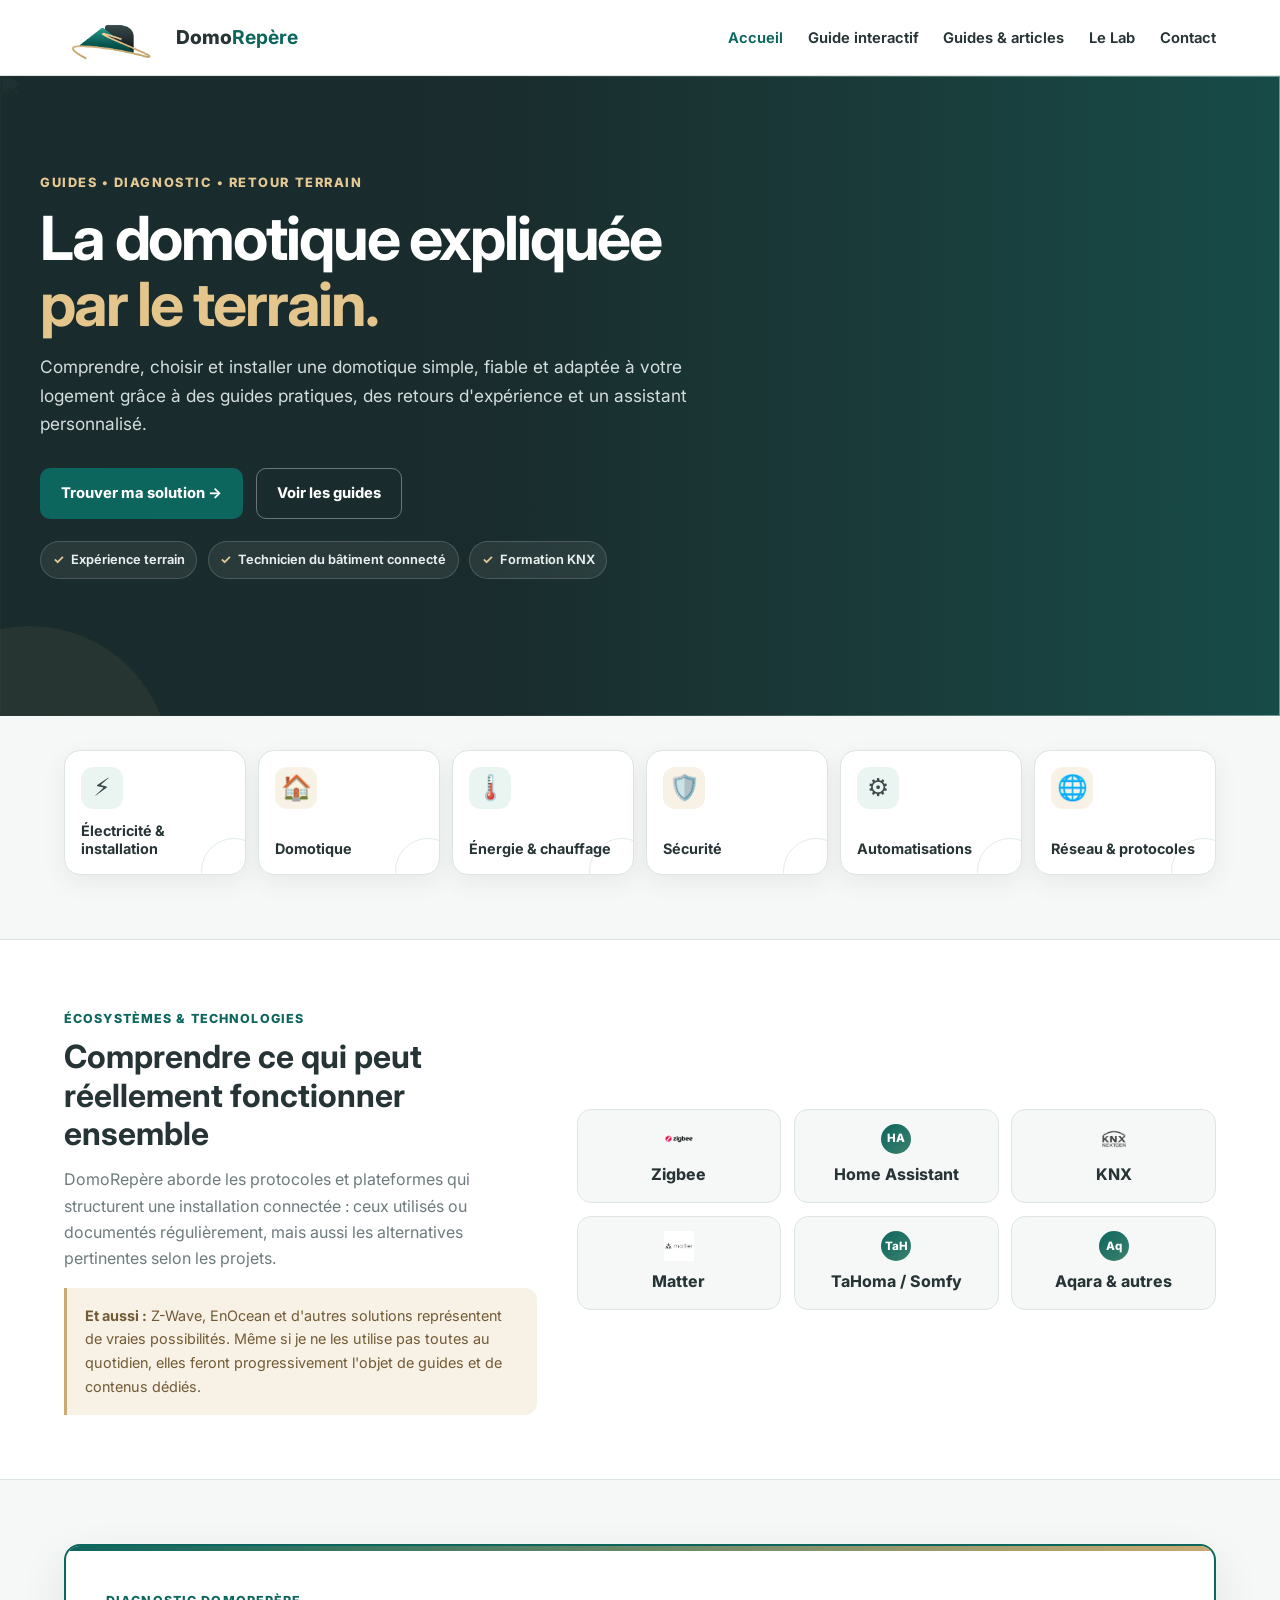
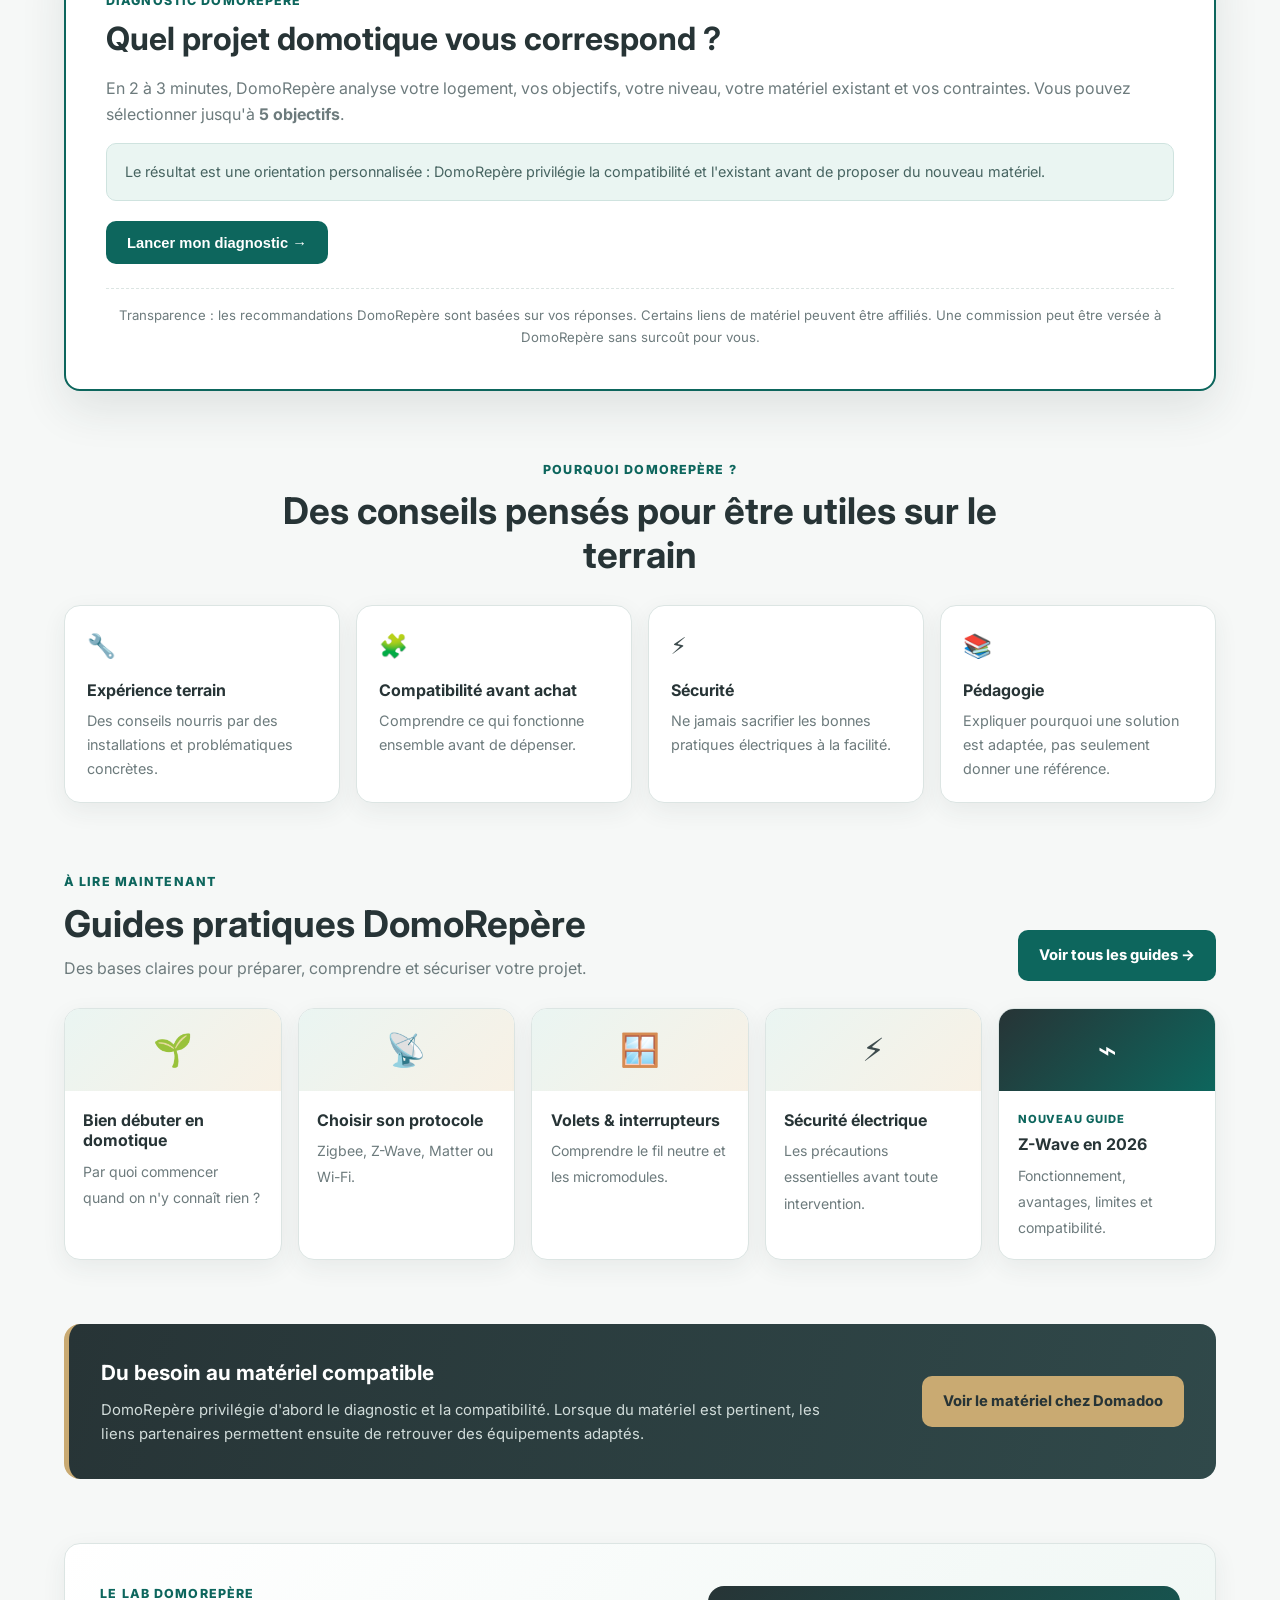
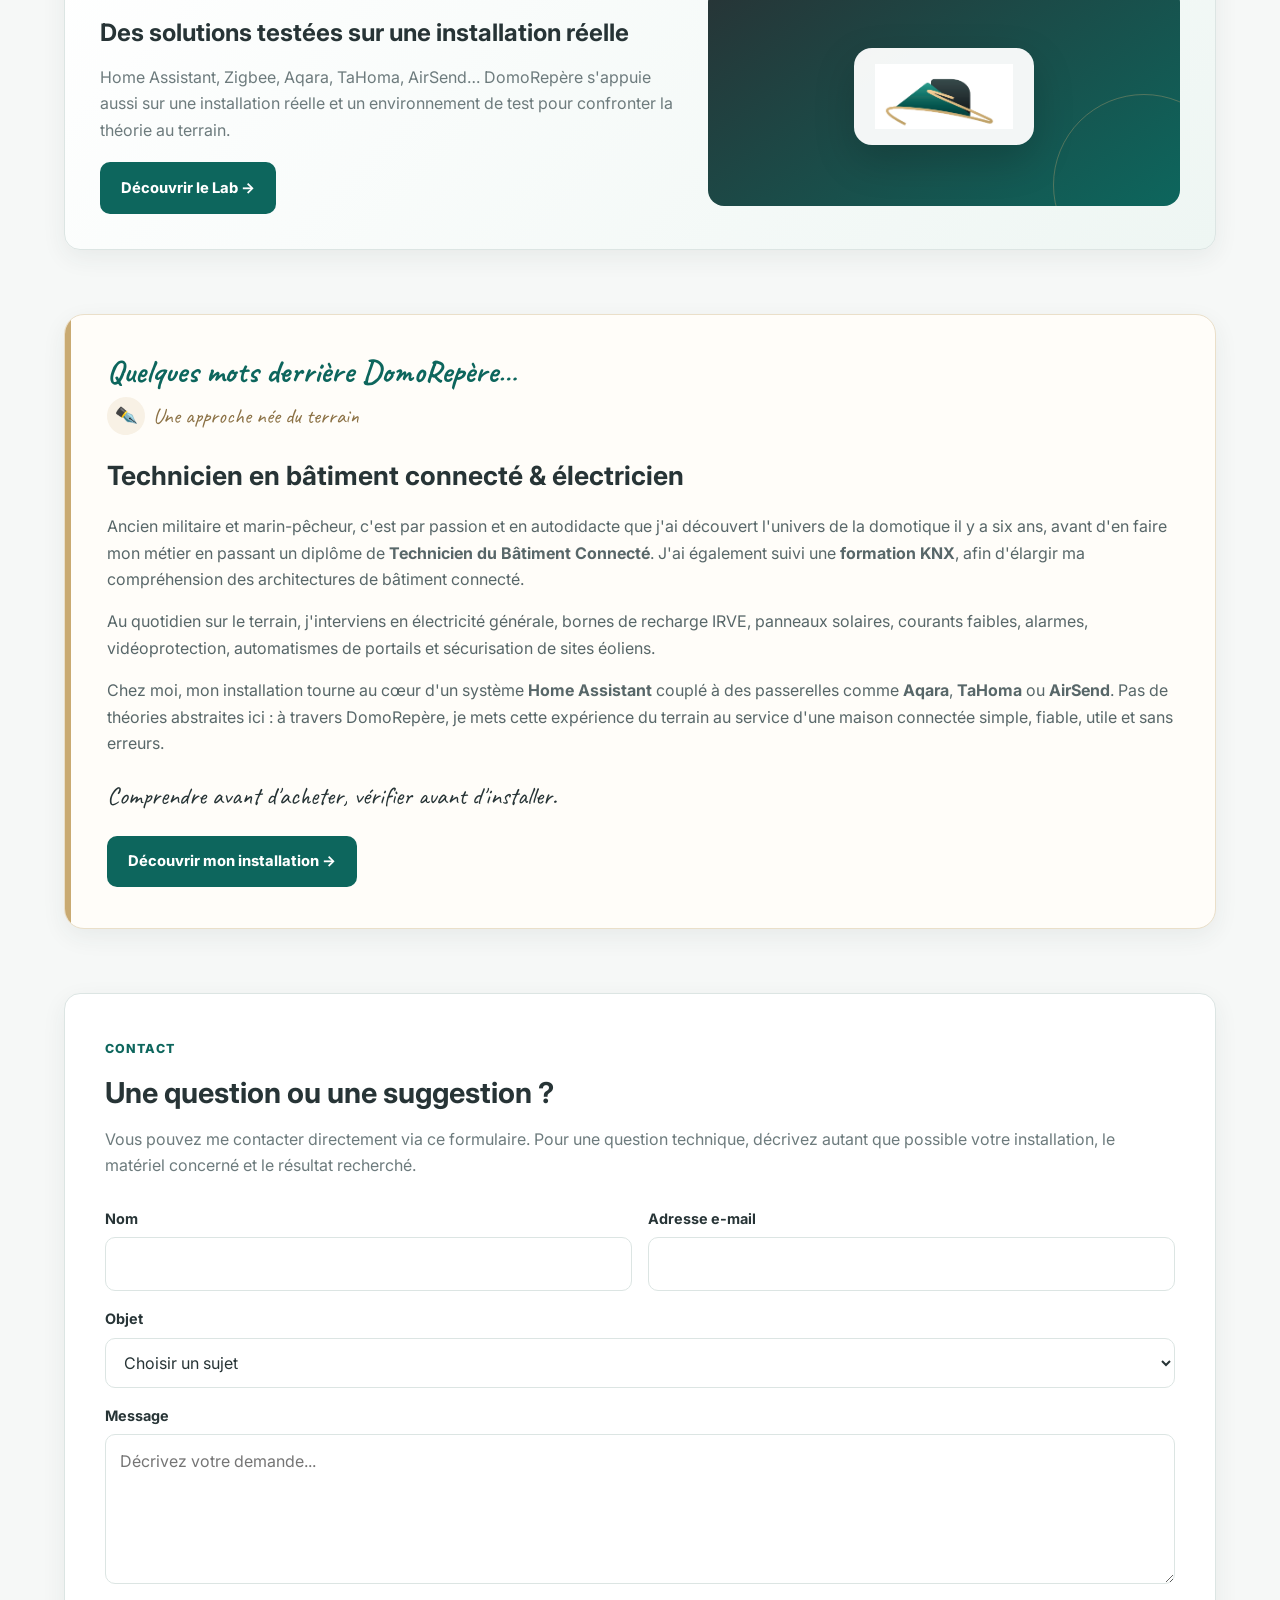
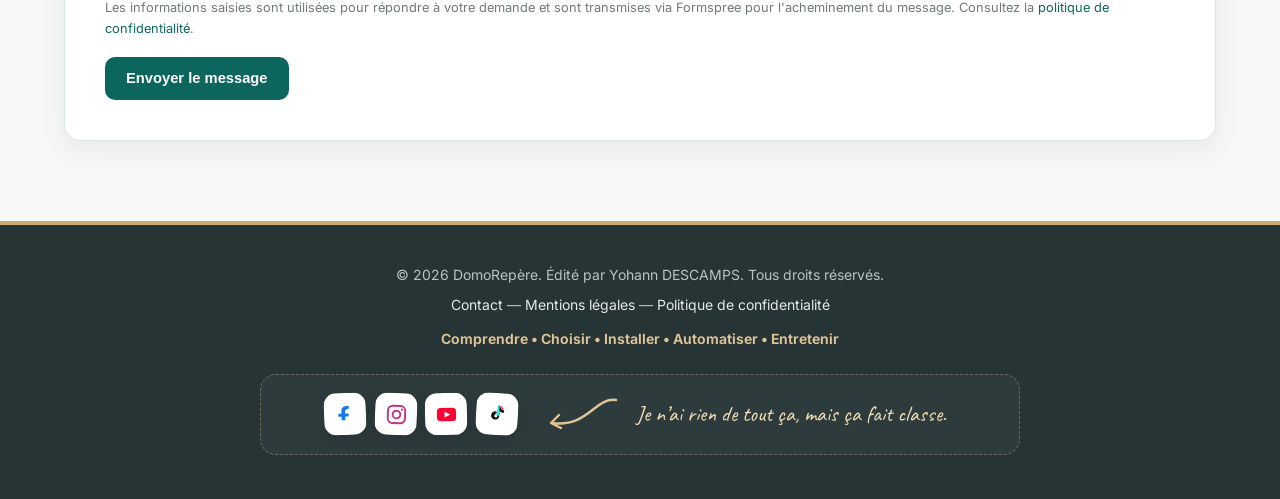
==== index.html @ 1561b438 "Add files via upload" ====
<!DOCTYPE html>

<html lang="fr">
<head>
<meta charset="utf-8"/>
<meta content="width=device-width, initial-scale=1.0" name="viewport"/>
<title>DomoRepère — Domotique pratique, diagnostic &amp; guides terrain</title>
<meta content="DomoRepère vous aide à comprendre, choisir, installer et automatiser une domotique fiable grâce à des guides terrain et un diagnostic personnalisé." name="description"/><link href="https://domorepere.fr/" rel="canonical"/><meta content="index, follow, max-image-preview:large" name="robots"/><meta content="#0d665d" name="theme-color"/><!-- Open Graph / partage social --><meta content="website" property="og:type"/><meta content="fr_FR" property="og:locale"/><meta content="DomoRepère" property="og:site_name"/><meta content="DomoRepère — La domotique expliquée par le terrain" property="og:title"/><meta content="Guides pratiques, diagnostic personnalisé et retours terrain pour comprendre, choisir, installer et automatiser une domotique fiable." property="og:description"/><meta content="https://domorepere.fr/" property="og:url"/><meta content="https://domorepere.fr/assets/brand/social-card.png" property="og:image"/><meta content="1200" property="og:image:width"/><meta content="630" property="og:image:height"/><meta content="DomoRepère — La domotique expliquée par le terrain" property="og:image:alt"/><!-- X / Twitter Cards --><meta content="summary_large_image" name="twitter:card"/><meta content="DomoRepère — La domotique expliquée par le terrain" name="twitter:title"/><meta content="Guides pratiques, diagnostic personnalisé et retours terrain pour une domotique simple, fiable et adaptée à votre logement." name="twitter:description"/><meta content="https://domorepere.fr/assets/brand/social-card.png" name="twitter:image"/><!-- Icônes --><link href="assets/icons/favicon-32.png" rel="icon" sizes="32x32" type="image/png"/><link href="assets/icons/favicon-192.png" rel="icon" sizes="192x192" type="image/png"/><link href="assets/icons/apple-touch-icon.png" rel="apple-touch-icon" sizes="180x180"/>
<link href="https://fonts.googleapis.com" rel="preconnect"/>
<link crossorigin="" href="https://fonts.gstatic.com" rel="preconnect"/>
<link href="https://fonts.googleapis.com/css2?family=Caveat:wght@500;600;700&amp;family=Inter:wght@400;500;600;700;800&amp;display=swap" rel="stylesheet"/>
<style>
    :root {
      /* Palette dérivée du logo officiel DomoRepère */
      --primary: #0d665d;
      --primary-hover: #084f49;
      --primary-soft: #eaf5f2;
      --primary-mid: #3b816e;
      --secondary: #273436;
      --secondary-soft: #344547;
      --accent: #c9aa72;
      --accent-hover: #ad8b50;
      --accent-soft: #f8f1e5;
      --bg-light: #f6f8f7;
      --card-bg: #ffffff;
      --text-dark: #273436;
      --text-main: #3d4b4d;
      --text-muted: #6d7b7d;
      --border-color: #dce5e3;
      --danger: #b83b3b;
      --radius: 16px;
      --radius-sm: 10px;
      --shadow: 0 8px 24px rgba(39,52,54,.07);
      --shadow-lg: 0 18px 45px rgba(39,52,54,.11);
    }

    * { box-sizing: border-box; margin: 0; padding: 0; }
    html { scroll-behavior: smooth; }
    body { font-family:'Inter',system-ui,-apple-system,sans-serif; color:var(--text-main); background:var(--bg-light); line-height:1.65; }
    a { color:var(--primary); text-decoration:none; transition:.2s ease; }
    a:hover { color:var(--primary-hover); }
    img { max-width:100%; height:auto; }

    header { background:rgba(255,255,255,.96); border-bottom:1px solid var(--border-color); position:sticky; top:0; z-index:100; backdrop-filter:blur(12px); }
    .nav-container { max-width:1200px; margin:0 auto; padding:.85rem 1.5rem; display:flex; justify-content:space-between; align-items:center; gap:1.5rem; }
    .logo { font-weight:800; font-size:1.2rem; color:var(--secondary); display:flex; align-items:center; gap:.7rem; white-space:nowrap; }
    .logo img { height:48px; width:auto; display:block; }
    .logo strong { color:var(--primary); }
    nav ul { display:flex; list-style:none; gap:1.55rem; align-items:center; }
    nav a { color:var(--secondary); font-weight:650; font-size:.92rem; }
    nav a:hover, nav a.active { color:var(--primary); }

    .hero { position:relative; overflow:hidden; background:linear-gradient(132deg,#273436 0%,#1f3434 48%,#0d665d 120%); color:#fff; padding:5.6rem 1.5rem 5rem; }
    .hero::before { content:""; position:absolute; width:420px; height:420px; border-radius:50%; border:1px solid rgba(201,170,114,.28); right:-160px; top:-220px; }
    .hero::after { content:""; position:absolute; width:280px; height:280px; border-radius:50%; background:rgba(201,170,114,.08); left:-110px; bottom:-190px; }
    .hero-content { position:relative; z-index:1; max-width:900px; margin:0 auto; text-align:center; }
    .hero-mark { width:126px; margin:0 auto 1.35rem; padding:.7rem 1rem; background:rgba(255,255,255,.96); border-radius:18px; box-shadow:0 14px 35px rgba(0,0,0,.14); }
    .hero-mark img { width:100%; height:auto; display:block; }
    .hero-eyebrow { color:#e5c995; font-size:.8rem; font-weight:800; letter-spacing:.12em; text-transform:uppercase; margin-bottom:.8rem; }
    .hero h1 { font-size:clamp(2.2rem,5vw,3.8rem); line-height:1.08; letter-spacing:-.035em; margin-bottom:1rem; }
    .hero h1 span { color:#e4c58c; }
    .hero p { max-width:760px; margin:0 auto 1.8rem; color:#d4dddd; font-size:1.08rem; }
    .hero-actions { display:flex; justify-content:center; gap:.8rem; flex-wrap:wrap; }

    .container { max-width:1200px; margin:0 auto; padding:4rem 1.5rem; }
    .section-head { margin-bottom:1.7rem; }
    .section-head.center { text-align:center; max-width:780px; margin-left:auto; margin-right:auto; }
    .section-head h2 { color:var(--secondary); font-size:clamp(1.7rem,3vw,2.3rem); line-height:1.2; margin-bottom:.55rem; }
    .section-head p { color:var(--text-muted); }
    .section-kicker { display:inline-block; color:var(--primary); font-size:.78rem; font-weight:800; letter-spacing:.09em; text-transform:uppercase; margin-bottom:.55rem; }

    .btn { display:inline-flex; align-items:center; justify-content:center; gap:.45rem; padding:.78rem 1.25rem; font-size:.92rem; font-weight:750; border-radius:10px; border:1px solid transparent; cursor:pointer; text-align:center; transition:.2s ease; }
    .btn-primary { background:var(--primary); color:#fff; }
    .btn-primary:hover { background:var(--primary-hover); color:#fff; transform:translateY(-1px); }
    .btn-outline { background:transparent; color:#fff; border-color:rgba(255,255,255,.35); }
    .btn-outline:hover { background:rgba(255,255,255,.1); color:#fff; }
    .btn-secondary { background:#e8eeec; color:var(--secondary); }
    .btn-affiliate { background:var(--accent); color:var(--secondary); }
    .btn-affiliate:hover { background:var(--accent-hover); color:#fff; }

    /* UNIVERS */
    .universes { margin-top:-1.9rem; position:relative; z-index:3; }
    .universe-grid { display:grid; grid-template-columns:repeat(6,1fr); gap:.75rem; }
    .universe-card { min-height:125px; background:#fff; border:1px solid var(--border-color); border-radius:var(--radius); padding:1rem; box-shadow:var(--shadow); display:flex; flex-direction:column; justify-content:space-between; }
    .universe-icon { font-size:1.55rem; width:42px; height:42px; border-radius:12px; display:grid; place-items:center; background:var(--primary-soft); }
    .universe-card:nth-child(2n) .universe-icon { background:var(--accent-soft); }
    .universe-card strong { color:var(--secondary); font-size:.9rem; line-height:1.25; }

    /* TECHNOLOGIES */
    .tech-section { background:#fff; border-top:1px solid var(--border-color); border-bottom:1px solid var(--border-color); }
    .tech-layout { display:grid; grid-template-columns:.85fr 1.15fr; align-items:center; gap:2.5rem; }
    .tech-cloud { display:grid; grid-template-columns:repeat(3,minmax(0,1fr)); gap:.8rem; }
    .tech-badge { min-height:92px; border:1px solid var(--border-color); background:var(--bg-light); border-radius:14px; padding:.9rem; display:flex; flex-direction:column; align-items:center; justify-content:center; gap:.45rem; font-weight:750; color:var(--secondary); text-align:center; }
    .tech-badge img { width:30px; height:30px; object-fit:contain; }
    .tech-badge .tech-dot { width:30px; height:30px; border-radius:50%; background:linear-gradient(135deg,var(--primary),var(--primary-mid)); color:#fff; display:grid; place-items:center; font-size:.72rem; font-weight:800; }
    .tech-more { margin-top:1rem; padding:1rem 1.1rem; border-left:3px solid var(--accent); background:var(--accent-soft); border-radius:0 12px 12px 0; color:#715b36; font-size:.9rem; }

    /* QUIZ */
    .quiz-card { background:#fff; border-radius:var(--radius); border:2px solid var(--primary); padding:2.5rem; box-shadow:var(--shadow-lg); margin-bottom:4rem; position:relative; overflow:hidden; }
    .quiz-card::before { content:""; position:absolute; top:0; left:0; width:100%; height:5px; background:linear-gradient(90deg,var(--primary),var(--accent)); }
    .quiz-step { display:none; }
    .quiz-step.active { display:block; }
    .quiz-progress-wrap { margin-bottom:1.75rem; }
    .quiz-progress-meta { display:flex; justify-content:space-between; gap:1rem; color:var(--text-muted); font-size:.85rem; margin-bottom:.55rem; }
    .quiz-progress { height:8px; background:var(--border-color); border-radius:999px; overflow:hidden; }
    .quiz-progress-bar { height:100%; width:0; background:linear-gradient(90deg,var(--primary),var(--accent)); transition:width .25s ease; }
    .quiz-help { color:var(--text-muted); font-size:.92rem; margin-top:.45rem; }
    .quiz-counter { display:inline-block; margin-top:.75rem; color:var(--primary); font-weight:700; font-size:.88rem; }
    .options-grid { display:grid; grid-template-columns:repeat(auto-fit,minmax(240px,1fr)); gap:1rem; margin-top:1.25rem; }
    .option-btn { background:var(--bg-light); border:2px solid var(--border-color); padding:1rem; border-radius:10px; cursor:pointer; text-align:left; font-weight:600; font-size:.95rem; transition:.2s ease; color:var(--text-dark); }
    .option-btn:hover { border-color:var(--primary); transform:translateY(-1px); }
    .option-btn.selected { border-color:var(--primary); background:var(--primary-soft); }
    .option-btn:disabled { opacity:.55; cursor:not-allowed; transform:none; }
    .quiz-actions { margin-top:1.5rem; display:flex; justify-content:space-between; gap:1rem; flex-wrap:wrap; }
    .quiz-notice { margin-top:1rem; padding:1rem 1.1rem; border-radius:10px; background:var(--primary-soft); border:1px solid #cfe3df; color:#476461; font-size:.9rem; }
    .quiz-notice.warning { background:#fffbeb; border-color:#fde68a; color:#92400e; }
    .quiz-notice.safety { background:#fef2f2; border-color:#fecaca; color:#991b1b; }
    .result-hero { background:linear-gradient(135deg,var(--secondary),var(--primary)); color:white; padding:1.6rem; border-radius:var(--radius); margin-bottom:1.25rem; }
    .result-hero h3 { font-size:1.55rem; margin-bottom:.55rem; }
    .result-meta { display:flex; gap:.55rem; flex-wrap:wrap; margin-top:1rem; }
    .result-pill { background:rgba(255,255,255,.1); border:1px solid rgba(255,255,255,.18); border-radius:999px; padding:.4rem .7rem; font-size:.82rem; }
    .result-grid { display:grid; grid-template-columns:repeat(auto-fit,minmax(250px,1fr)); gap:1rem; margin:1rem 0 1.25rem; }
    .result-card { background:#fff; border:1px solid var(--border-color); border-radius:var(--radius); padding:1.25rem; }
    .result-card h4 { margin-bottom:.65rem; color:var(--text-dark); }
    .result-card p,.result-card li { color:var(--text-muted); font-size:.94rem; }
    .result-card ul,.result-card ol { padding-left:1.2rem; }
    .result-card li { margin-bottom:.45rem; }
    .score-box { display:flex; align-items:center; gap:1rem; flex-wrap:wrap; }
    .score-number { min-width:82px; height:82px; border:7px solid var(--primary); border-radius:50%; display:flex; align-items:center; justify-content:center; font-weight:800; font-size:1.25rem; color:var(--primary); background:white; }
    .project-tags { display:flex; flex-wrap:wrap; gap:.5rem; margin-top:.75rem; }
    .project-tag { background:var(--primary-soft); color:var(--primary); border-radius:999px; padding:.4rem .7rem; font-weight:700; font-size:.82rem; }
    .project-tag.priority { background:var(--accent-soft); color:#755d31; }
    .affiliation-notice { margin-top:1.5rem; padding-top:1rem; border-top:1px dashed var(--border-color); font-size:.825rem; color:var(--text-muted); text-align:center; }

    .result-card { min-width:0; overflow-wrap:anywhere; }
    .result-card a { text-decoration:underline; text-underline-offset:3px; }
    .product-item { padding:1rem 0; border-top:1px solid var(--border-color); }
    .product-item:first-of-type { border-top:0; }
    .product-item .btn { margin-top:.7rem; text-decoration:none; }
    .result-status { font-weight:750; color:var(--primary); }
    .option-btn:focus-visible,.btn:focus-visible { outline:3px solid var(--accent); outline-offset:3px; }
    @media(max-width:400px){ .options-grid,.result-grid{grid-template-columns:minmax(0,1fr)} .quiz-actions .btn{width:100%} }
    /* POURQUOI DOMOGUIDE */
    .values-grid { display:grid; grid-template-columns:repeat(4,1fr); gap:1rem; margin-bottom:4rem; }
    .value-card { background:#fff; border:1px solid var(--border-color); border-radius:var(--radius); padding:1.35rem; box-shadow:var(--shadow); }
    .value-card .value-icon { font-size:1.45rem; margin-bottom:.7rem; }
    .value-card h3 { color:var(--secondary); font-size:1rem; margin-bottom:.4rem; }
    .value-card p { color:var(--text-muted); font-size:.9rem; }

    /* ARTICLES */
    .article-grid { display:grid; grid-template-columns:repeat(4,1fr); gap:1rem; }
    .article-card { background:#fff; border:1px solid var(--border-color); border-radius:var(--radius); overflow:hidden; box-shadow:var(--shadow); color:inherit; }
    .article-visual { height:82px; display:flex; align-items:center; justify-content:center; font-size:2rem; background:linear-gradient(135deg,var(--primary-soft),var(--accent-soft)); }
    .article-content { padding:1.15rem; }
    .article-content strong { color:var(--secondary); display:block; line-height:1.3; margin-bottom:.4rem; }
    .article-content span { color:var(--text-muted); font-size:.88rem; }

    /* PARTENAIRE */
    .partner-box { background:linear-gradient(105deg,var(--secondary),#30494a); color:#fff; padding:2rem; border-radius:var(--radius); display:flex; justify-content:space-between; align-items:center; flex-wrap:wrap; gap:1.5rem; margin:4rem 0; border-left:5px solid var(--accent); }
    .partner-box p { color:#d1dcda; font-size:.93rem; max-width:720px; }

    /* LAB */
    .lab-card { background:linear-gradient(135deg,#fff 0%,#eef6f3 100%); border:1px solid var(--border-color); border-radius:var(--radius); padding:2.2rem; display:grid; grid-template-columns:1.1fr .9fr; align-items:center; gap:2rem; margin-bottom:4rem; box-shadow:var(--shadow); }
    .lab-visual { min-height:220px; border-radius:16px; background:linear-gradient(145deg,var(--secondary),var(--primary)); display:flex; align-items:center; justify-content:center; padding:2rem; position:relative; overflow:hidden; }
    .lab-visual::after { content:""; width:180px; height:180px; position:absolute; border:1px solid rgba(201,170,114,.35); border-radius:50%; right:-55px; bottom:-70px; }
    .lab-visual img { width:180px; background:rgba(255,255,255,.95); padding:1rem 1.3rem; border-radius:18px; z-index:1; box-shadow:0 15px 40px rgba(0,0,0,.18); }
    .lab-card h2 { color:var(--secondary); margin-bottom:.7rem; }
    .lab-card p { color:var(--text-muted); margin-bottom:1.2rem; }

    /* PRÉSENTATION PERSONNELLE */
    .about-wrap { margin-bottom:4rem; }
    .about-card { background:#fffdf9; border:1px solid #eadfc9; border-radius:20px; padding:2.6rem; box-shadow:var(--shadow); position:relative; overflow:hidden; }
    .about-card::before { content:""; position:absolute; top:0; left:0; width:6px; height:100%; background:var(--accent); }
    .handwritten { font-family:'Caveat',cursive; color:var(--primary); font-size:2rem; font-weight:700; line-height:1; margin-bottom:.55rem; }
    .pen-mark { display:inline-flex; align-items:center; gap:.55rem; color:#8b7145; font-family:'Caveat',cursive; font-size:1.35rem; margin-bottom:1.15rem; }
    .pen-icon { width:38px; height:38px; border-radius:50%; background:var(--accent-soft); display:grid; place-items:center; font-family:'Inter'; font-size:1.1rem; transform:rotate(-8deg); }
    .about-card h2 { color:var(--secondary); font-size:1.65rem; margin-bottom:1rem; }
    .about-card p { color:#586769; margin-bottom:1rem; }
    .about-signature { font-family:'Caveat',cursive; font-size:1.55rem; color:var(--secondary); margin:1.2rem 0; }

    /* CONTACT */
    .contact-card { background:#fff; border:1px solid var(--border-color); border-radius:var(--radius); padding:2.5rem; box-shadow:var(--shadow); margin-bottom:1rem; }
    .contact-card h2 { color:var(--secondary); font-size:1.8rem; margin-bottom:.6rem; }
    .contact-card > p { color:var(--text-muted); }
    .contact-form { margin-top:1.75rem; }
    .form-grid { display:grid; grid-template-columns:repeat(2,minmax(0,1fr)); gap:1rem; }
    .form-group { display:flex; flex-direction:column; gap:.4rem; }
    .form-group.full { grid-column:1/-1; }
    .form-group label { font-weight:700; font-size:.9rem; color:var(--secondary); }
    .form-group input,.form-group select,.form-group textarea { width:100%; border:1px solid var(--border-color); border-radius:10px; padding:.82rem .9rem; background:#fff; color:var(--text-dark); font:inherit; outline:none; transition:.2s ease; }
    .form-group textarea { min-height:150px; resize:vertical; }
    .form-group input:focus,.form-group select:focus,.form-group textarea:focus { border-color:var(--primary); box-shadow:0 0 0 3px rgba(13,102,93,.11); }
    .form-help { color:var(--text-muted); font-size:.8rem; margin:.8rem 0 1.1rem; }

    footer { background:var(--secondary); color:#b8c4c3; padding:2.4rem 1.5rem; text-align:center; font-size:.875rem; border-top:4px solid var(--accent); }
    footer a { color:#e2ebe9; }
    footer a:hover { color:#fff; }
    .footer-tagline { color:#dfc596; font-weight:650; margin-top:.65rem; }

    @media(max-width:980px){
      .universe-grid{grid-template-columns:repeat(3,1fr)}
      .tech-layout,.lab-card{grid-template-columns:1fr}
      .values-grid,.article-grid{grid-template-columns:repeat(2,1fr)}
    }
    @media(max-width:768px){
      .nav-container{flex-direction:column;gap:.7rem;padding:.7rem 1rem}
      nav ul{flex-wrap:wrap;justify-content:center;gap:.55rem 1rem}
      .hero{padding:4rem 1.1rem 3.6rem}
      .hero-mark{width:110px}
      .container{padding:3rem 1rem}
      .quiz-card,.about-card,.contact-card{padding:1.5rem}
      .form-grid{grid-template-columns:1fr}.form-group.full{grid-column:auto}
      .tech-cloud{grid-template-columns:repeat(2,1fr)}
    }
    @media(max-width:560px){
      .universe-grid,.values-grid,.article-grid{grid-template-columns:1fr 1fr}
      .universe-card{min-height:105px}
      .hero-actions .btn{width:100%}
    }
  </style>
<link href="assets/css/home-v2.css" rel="stylesheet"/>
<script type="application/ld+json">{
  "@context": "https://schema.org",
  "@graph": [
    {
      "@type": "WebSite",
      "@id": "https://domorepere.fr/#website",
      "url": "https://domorepere.fr/",
      "name": "DomoRepère",
      "alternateName": "DomoRepere",
      "inLanguage": "fr-FR",
      "description": "Guides pratiques, diagnostic personnalisé et retours terrain pour comprendre, choisir, installer et automatiser une domotique fiable."
    },
    {
      "@type": "WebPage",
      "@id": "https://domorepere.fr/#webpage",
      "url": "https://domorepere.fr/",
      "name": "DomoRepère — Domotique pratique, diagnostic & guides terrain",
      "isPartOf": {
        "@id": "https://domorepere.fr/#website"
      },
      "inLanguage": "fr-FR",
      "description": "DomoRepère vous aide à comprendre, choisir, installer et automatiser une domotique fiable grâce à des guides terrain et un diagnostic personnalisé."
    }
  ]
}</script>
<link href="assets/css/mobile-fixes.css" rel="stylesheet"/>
<script defer src="assets/js/mobile-fixes.js"></script>
</head>
<body class="page-home">
<header>
<div class="nav-container">
<a class="logo" href="index.html"><img alt="Logo DomoRepère" decoding="async" height="145" src="assets/brand/logo.png" width="306"/><span>Domo<strong>Repère</strong></span></a>
<nav aria-label="Navigation principale">
<ul>
<li><a class="active" href="index.html">Accueil</a></li>
<li><a href="#quiz">Guide interactif</a></li>
<li><a href="articles.html">Guides &amp; articles</a></li>
<li><a href="mon-installation.html">Le Lab</a></li>
<li><a href="#contact">Contact</a></li>
</ul>
</nav>
</div>
</header>
<main>
<section class="hero">
<figure class="hero-visual" aria-hidden="true">
<img alt="" decoding="async" fetchpriority="high" height="900" src="assets/images/home/hero-domotique-maison.webp" width="1600"/>
</figure>
<div class="hero-content">
<div class="hero-copy">
<div class="hero-mark"><img alt="" aria-hidden="true" decoding="async" height="145" src="assets/brand/logo.png" width="306"/></div>
<div class="hero-eyebrow">Guides • diagnostic • retour terrain</div>
<h1>La domotique expliquée <span>par le terrain.</span></h1>
<p>Comprendre, choisir et installer une domotique simple, fiable et adaptée à votre logement grâce à des guides pratiques, des retours d'expérience et un assistant personnalisé.</p>
<div class="hero-actions">
<a class="btn btn-primary" href="#quiz">Trouver ma solution →</a>
<a class="btn btn-outline" href="articles.html">Voir les guides</a>
</div>
<div class="hero-proof" aria-label="Repères DomoRepère">
<span><b>✓</b> Expérience terrain</span>
<span><b>✓</b> Technicien du bâtiment connecté</span>
<span><b>✓</b> Formation KNX</span>
</div>
</div>
</div>
</section>
<div aria-label="Les univers DomoRepère" class="container universes">
<div class="universe-grid">
<div class="universe-card"><div class="universe-icon">⚡</div><strong>Électricité &amp; installation</strong></div>
<div class="universe-card"><div class="universe-icon">🏠</div><strong>Domotique</strong></div>
<div class="universe-card"><div class="universe-icon">🌡️</div><strong>Énergie &amp; chauffage</strong></div>
<div class="universe-card"><div class="universe-icon">🛡️</div><strong>Sécurité</strong></div>
<div class="universe-card"><div class="universe-icon">⚙️</div><strong>Automatisations</strong></div>
<div class="universe-card"><div class="universe-icon">🌐</div><strong>Réseau &amp; protocoles</strong></div>
</div>
</div>
<section class="tech-section">
<div class="container tech-layout">
<div>
<span class="section-kicker">Écosystèmes &amp; technologies</span>
<h2 style="color:var(--secondary);font-size:2rem;line-height:1.2;margin-bottom:.8rem;">Comprendre ce qui peut réellement fonctionner ensemble</h2>
<p style="color:var(--text-muted);">DomoRepère aborde les protocoles et plateformes qui structurent une installation connectée : ceux utilisés ou documentés régulièrement, mais aussi les alternatives pertinentes selon les projets.</p>
<div class="tech-more"><strong>Et aussi :</strong> Z-Wave, EnOcean et d'autres solutions représentent de vraies possibilités. Même si je ne les utilise pas toutes au quotidien, elles feront progressivement l'objet de guides et de contenus dédiés.</div>
</div>
<div aria-label="Technologies abordées par DomoRepère" class="tech-cloud">
<div class="tech-badge"><img alt="Logo Zigbee" decoding="async" height="320" loading="lazy" src="assets/logos/protocols/logo-zigbee.png" onerror="this.onerror=null;this.src='assets/logos/protocols/fallback-zigbee.png'" width="320"/><span>Zigbee</span></div>
<div class="tech-badge"><span class="tech-dot">HA</span><span>Home Assistant</span></div>
<div class="tech-badge"><img alt="Logo KNX NextGen" decoding="async" height="410" loading="lazy" src="assets/logos/protocols/logo-knx.png" onerror="this.onerror=null;this.src='assets/logos/protocols/fallback-knx.png'" width="636"/><span>KNX</span></div>
<div class="tech-badge"><img alt="Logo Matter" decoding="async" height="600" loading="lazy" src="assets/logos/protocols/logo-matter.png" onerror="this.onerror=null;this.src='assets/logos/protocols/fallback-matter.png'" width="600"/><span>Matter</span></div>
<div class="tech-badge"><span class="tech-dot">TaH</span><span>TaHoma / Somfy</span></div>
<div class="tech-badge"><span class="tech-dot">Aq</span><span>Aqara &amp; autres</span></div>
</div>
</div>
</section>
<div class="container">
<section class="quiz-card" id="quiz">
<div id="quiz-intro">
<span class="section-kicker">Diagnostic DomoRepère</span>
<h2 style="color:var(--secondary);font-size:2rem;line-height:1.2;">Quel projet domotique vous correspond ?</h2>
<p style="margin:1rem 0;color:var(--text-muted);">En 2 à 3 minutes, DomoRepère analyse votre logement, vos objectifs, votre niveau, votre matériel existant et vos contraintes. Vous pouvez sélectionner jusqu'à <strong>5 objectifs</strong>.</p>
<div class="quiz-notice">Le résultat est une orientation personnalisée : DomoRepère privilégie la compatibilité et l'existant avant de proposer du nouveau matériel.</div>
<button class="btn btn-primary" onclick="startQuiz()" style="margin-top:1.25rem">Lancer mon diagnostic →</button>
</div>
<div id="quiz-shell" style="display:none;">
<div class="quiz-progress-wrap"><div class="quiz-progress-meta"><span id="quiz-progress-label">Étape 1</span><span id="quiz-progress-percent">0 %</span></div><div class="quiz-progress"><div class="quiz-progress-bar" id="quiz-progress-bar"></div></div></div>
<div id="quiz-question"></div>
</div>
<div class="quiz-step" id="step-result">
<div id="result-content"></div>
<div class="quiz-actions"><button class="btn btn-secondary" onclick="resetQuiz()">← Recommencer le diagnostic</button><a class="btn btn-primary" href="articles.html">Voir les guides DomoRepère →</a></div>
</div>
<div class="affiliation-notice">Transparence : les recommandations DomoRepère sont basées sur vos réponses. Certains liens de matériel peuvent être affiliés. Une commission peut être versée à DomoRepère sans surcoût pour vous.</div>
</section>
<section aria-labelledby="why-title">
<div class="section-head center"><span class="section-kicker">Pourquoi DomoRepère ?</span><h2 id="why-title">Des conseils pensés pour être utiles sur le terrain</h2></div>
<div class="values-grid">
<div class="value-card"><div class="value-icon">🔧</div><h3>Expérience terrain</h3><p>Des conseils nourris par des installations et problématiques concrètes.</p></div>
<div class="value-card"><div class="value-icon">🧩</div><h3>Compatibilité avant achat</h3><p>Comprendre ce qui fonctionne ensemble avant de dépenser.</p></div>
<div class="value-card"><div class="value-icon">⚡</div><h3>Sécurité</h3><p>Ne jamais sacrifier les bonnes pratiques électriques à la facilité.</p></div>
<div class="value-card"><div class="value-icon">📚</div><h3>Pédagogie</h3><p>Expliquer pourquoi une solution est adaptée, pas seulement donner une référence.</p></div>
</div>
</section>
<section id="articles" style="margin-bottom:4rem;">
<div class="section-head" style="display:flex;justify-content:space-between;align-items:end;gap:1rem;flex-wrap:wrap;"><div><span class="section-kicker">À lire maintenant</span><h2>Guides pratiques DomoRepère</h2><p>Des bases claires pour préparer, comprendre et sécuriser votre projet.</p></div><a class="btn btn-primary" href="articles.html">Voir tous les guides →</a></div>
<div class="article-grid">
<a class="article-card" href="article-1.html"><div class="article-visual">🌱</div><div class="article-content"><strong>Bien débuter en domotique</strong><span>Par quoi commencer quand on n'y connaît rien ?</span></div></a>
<a class="article-card" href="article-2.html"><div class="article-visual">📡</div><div class="article-content"><strong>Choisir son protocole</strong><span>Zigbee, Z-Wave, Matter ou Wi-Fi.</span></div></a>
<a class="article-card" href="article-3.html"><div class="article-visual">🪟</div><div class="article-content"><strong>Volets &amp; interrupteurs</strong><span>Comprendre le fil neutre et les micromodules.</span></div></a>
<a class="article-card" href="securite-electrique.html"><div class="article-visual">⚡</div><div class="article-content"><strong>Sécurité électrique</strong><span>Les précautions essentielles avant toute intervention.</span></div></a>
<a class="article-card featured" href="z-wave-domotique.html"><div class="article-visual">⌁</div><div class="article-content"><small>Nouveau guide</small><strong>Z-Wave en 2026</strong><span>Fonctionnement, avantages, limites et compatibilité.</span></div></a>
</div>
</section>
<section class="partner-box" id="partenaires">
<div><h3 style="font-size:1.3rem;margin-bottom:.45rem;">Du besoin au matériel compatible</h3><p>DomoRepère privilégie d'abord le diagnostic et la compatibilité. Lorsque du matériel est pertinent, les liens partenaires permettent ensuite de retrouver des équipements adaptés.</p></div>
<a class="btn btn-affiliate" href="https://www.domadoo.fr/fr/1125-zigbee?domid=147" rel="noopener sponsored" target="_blank">Voir le matériel chez Domadoo</a>
</section>
<section aria-labelledby="lab-title" class="lab-card">
<div><span class="section-kicker">Le Lab DomoRepère</span><h2 id="lab-title">Des solutions testées sur une installation réelle</h2><p>Home Assistant, Zigbee, Aqara, TaHoma, AirSend… DomoRepère s'appuie aussi sur une installation réelle et un environnement de test pour confronter la théorie au terrain.</p><a class="btn btn-primary" href="mon-installation.html">Découvrir le Lab →</a></div>
<div class="lab-visual"><img alt="" aria-hidden="true" decoding="async" height="145" src="assets/brand/logo.png" width="306"/></div>
</section>
<section class="about-wrap" id="apropos">
<div class="about-card">
<div class="handwritten">Quelques mots derrière DomoRepère…</div>
<div class="pen-mark"><span class="pen-icon">✒️</span><span>Une approche née du terrain</span></div>
<h2>Technicien en bâtiment connecté &amp; électricien</h2>
<p>Ancien militaire et marin-pêcheur, c'est par passion et en autodidacte que j'ai découvert l'univers de la domotique il y a six ans, avant d'en faire mon métier en passant un diplôme de <strong>Technicien du Bâtiment Connecté</strong>. J'ai également suivi une <strong>formation KNX</strong>, afin d'élargir ma compréhension des architectures de bâtiment connecté.</p>
<p>Au quotidien sur le terrain, j'interviens en électricité générale, bornes de recharge IRVE, panneaux solaires, courants faibles, alarmes, vidéoprotection, automatismes de portails et sécurisation de sites éoliens.</p>
<p>Chez moi, mon installation tourne au cœur d'un système <strong>Home Assistant</strong> couplé à des passerelles comme <strong>Aqara</strong>, <strong>TaHoma</strong> ou <strong>AirSend</strong>. Pas de théories abstraites ici : à travers DomoRepère, je mets cette expérience du terrain au service d'une maison connectée simple, fiable, utile et sans erreurs.</p>
<div class="about-signature">Comprendre avant d'acheter, vérifier avant d'installer.</div>
<a class="btn btn-primary" href="mon-installation.html">Découvrir mon installation →</a>
</div>
</section>
<section class="contact-card" id="contact">
<span class="section-kicker">Contact</span>
<h2>Une question ou une suggestion ?</h2>
<p>Vous pouvez me contacter directement via ce formulaire. Pour une question technique, décrivez autant que possible votre installation, le matériel concerné et le résultat recherché.</p>
<form action="https://formspree.io/f/xvzlgdqk" class="contact-form" method="POST">
<div class="form-grid">
<div class="form-group"><label for="contact-name">Nom</label><input autocomplete="name" id="contact-name" name="nom" required="" type="text"/></div>
<div class="form-group"><label for="contact-email">Adresse e-mail</label><input autocomplete="email" id="contact-email" name="email" required="" type="email"/></div>
<div class="form-group full"><label for="contact-subject">Objet</label><select id="contact-subject" name="objet" required=""><option disabled="" selected="" value="">Choisir un sujet</option><option value="Question domotique">Question domotique</option><option value="Suggestion ou correction">Suggestion ou correction</option><option value="Partenariat">Partenariat</option><option value="Autre demande">Autre demande</option></select></div>
<div class="form-group full"><label for="contact-message">Message</label><textarea id="contact-message" name="message" placeholder="Décrivez votre demande..." required=""></textarea></div>
</div>
<p class="form-help">Les informations saisies sont utilisées pour répondre à votre demande et sont transmises via Formspree pour l'acheminement du message. Consultez la <a href="politique-de-confidentialite.html">politique de confidentialité</a>.</p>
<button class="btn btn-primary" type="submit">Envoyer le message</button>
</form>
</section>
</div>
</main>
<footer>
<p>© 2026 DomoRepère. Édité par Yohann DESCAMPS. Tous droits réservés.</p>
<p style="margin-top:.45rem;"><a href="#contact">Contact</a> — <a href="mentions-legales.html">Mentions légales</a> — <a href="politique-de-confidentialite.html">Politique de confidentialité</a></p>
<div class="footer-tagline">Comprendre • Choisir • Installer • Automatiser • Entretenir</div>
<div class="social-wink" aria-label="Réseaux sociaux décoratifs de DomoRepère">
<div class="social-wink-icons" aria-hidden="true">
  <span class="social-icon"><svg viewBox="0 0 24 24"><path fill="#1877f2" d="M14.2 8.1h2.7V4.3c-.5-.1-2.1-.2-4-.2-3.9 0-6.6 2.4-6.6 6.8v3.8H2v4.2h4.3V24h5.3v-5.1H16l.7-4.2h-5.1v-3.4c0-1.2.3-2.1 2.6-2.1z" transform="scale(.75) translate(4 0)"/></svg></span>
  <span class="social-icon"><svg viewBox="0 0 24 24"><rect x="3" y="3" width="18" height="18" rx="5" fill="none" stroke="#c13584" stroke-width="2"/><circle cx="12" cy="12" r="4" fill="none" stroke="#c13584" stroke-width="2"/><circle cx="17.5" cy="6.7" r="1.2" fill="#c13584"/></svg></span>
  <span class="social-icon"><svg viewBox="0 0 24 24"><rect x="2" y="5" width="20" height="14" rx="4" fill="#ff0033"/><path d="M10 9l6 3-6 3z" fill="#fff"/></svg></span>
  <span class="social-icon"><svg viewBox="0 0 24 24"><path d="M14 3v10.1a4.3 4.3 0 1 1-3-4.1v3a1.6 1.6 0 1 0 1 1.5V3h2zm0 0c.7 2.4 2.2 3.8 4.5 4.2v2.9C16.3 9.9 14.8 9 14 8z" fill="#111"/><path d="M13 2v10.1a4.3 4.3 0 0 0-3-1.1" fill="none" stroke="#25f4ee" stroke-width="1.5"/><path d="M15 3c.5 1.4 1.4 2.4 2.8 3" fill="none" stroke="#fe2c55" stroke-width="1.5"/></svg></span>
</div>
<svg class="social-arrow" viewBox="0 0 86 42" aria-hidden="true"><path d="M82 7C61 4 54 35 18 30M25 22l-8 8 10 5"/></svg>
<p>Je n’ai rien de tout ça, mais ça fait classe.</p>
</div>
</footer>
<!-- SCRIPT DU QUIZ / MOTEUR DE DIAGNOSTIC V1 -->
<script>
    const OBJECTIVES = {
      energie: { label: "💶 Réduire ma consommation d'énergie", universe: "energy" },
      chauffage: { label: "🌡️ Mieux gérer mon chauffage", universe: "energy" },
      eclairage: { label: "💡 Automatiser mon éclairage", universe: "comfort" },
      volets: { label: "🪟 Automatiser mes volets", universe: "targeted" },
      securite: { label: "🛡️ Améliorer la sécurité", universe: "security" },
      video: { label: "📹 Ajouter de la vidéosurveillance", universe: "security" },
      acces: { label: "🚪 Contrôler portail / porte / accès", universe: "targeted" },
      confort: { label: "🏠 Améliorer mon confort", universe: "comfort" },
      automatisations: { label: "⚙️ Créer des automatisations", universe: "comfort" },
      consommation: { label: "📊 Suivre mes consommations", universe: "energy" },
      distance: { label: "📱 Piloter ma maison à distance", universe: "comfort" },
      local: { label: "🌐 Éviter autant que possible le cloud", universe: "advanced" },
      centraliser: { label: "🔗 Centraliser plusieurs marques", universe: "advanced" },
      decouvrir: { label: "❓ Je ne sais pas encore, je veux découvrir", universe: "beginner" }
    };

    const PLATFORM_LABELS = {
      home_assistant:'Home Assistant', jeedom:'Jeedom', google:'Google Home', alexa:'Amazon Alexa',
      apple:'Apple Home', tahoma:'TaHoma / Somfy', aqara:'Aqara', hue:'Philips Hue', tuya:'Tuya / Smart Life', knx:'KNX', autre:'Autre'
    };

    const state = {
      logement:null, statut:null, surface:null, niveaux:null,
      objectifs:[], priorite:null, equipement:null, plateformes:[], protocoles:[],
      niveauDomotique:null, niveauElectrique:null, solution:null, localImportance:null,
      travaux:null, budget:null, diagnostic:{}
    };

    let questions = [];
    let currentIndex = 0;

    function baseQuestions() {
      return [
        { id:'logement', title:'Quel est votre logement ?', type:'single', options:[
          ['appartement','🏢 Appartement'],['maison','🏡 Maison'],['autre','🏗️ Autre / local professionnel']
        ]},
        { id:'statut', title:'Vous êtes…', type:'single', options:[['proprietaire','Propriétaire'],['locataire','Locataire']] },
        { id:'surface', title:'Quelle est approximativement la surface ?', type:'single', options:[
          ['moins50','Moins de 50 m²'],['50_100','50 à 100 m²'],['100_150','100 à 150 m²'],['plus150','Plus de 150 m²']
        ]},
        { id:'niveaux', title:'Combien de niveaux comporte le logement ?', type:'single', condition:()=>state.logement==='maison', options:[['1','1 niveau'],['2','2 niveaux'],['3plus','3 niveaux ou plus']] },
        { id:'objectifs', title:'Que voulez-vous améliorer ?', type:'multi', max:5, help:'Sélectionnez de 1 à 5 objectifs. Vous choisirez ensuite votre priorité.', options:Object.entries(OBJECTIVES).map(([k,v])=>[k,v.label]) },
        { id:'priorite', title:'Parmi vos objectifs, lequel est le plus important aujourd’hui ?', type:'single-dynamic', help:'Cette priorité aura davantage de poids dans votre recommandation.' },
        { id:'equipement', title:'Avez-vous déjà du matériel connecté ?', type:'single', options:[['aucun','Non, je pars de zéro'],['quelques','Oui, quelques équipements'],['important','Oui, j’ai déjà une installation importante']] },
        { id:'plateformes', title:'Qu’utilisez-vous déjà ?', type:'multi', condition:()=>state.equipement!=='aucun', help:'Plusieurs choix possibles.', options:Object.entries(PLATFORM_LABELS).map(([k,v])=>[k,v]).concat([['nsp','Je ne sais pas']]) },
        { id:'protocoles', title:'Quels protocoles utilisez-vous déjà ?', type:'multi', condition:()=>state.equipement!=='aucun', help:'Pas d’inquiétude si ces termes ne vous disent rien : choisissez « Je ne sais pas ».', options:[
          ['zigbee','Zigbee'],['zwave','Z-Wave'],['matter','Matter'],['thread','Thread'],['wifi','Wi-Fi'],['bluetooth','Bluetooth'],['knx','KNX'],['rts_io','RTS / io-homecontrol'],['autre','Autre'],['nsp','Je ne sais pas']
        ]},
        { id:'niveauDomotique', title:'Quel est votre niveau en domotique ?', type:'single', options:[
          ['debutant','🌱 Débutant — je découvre'],['notions','🙂 J’ai quelques équipements et je comprends les bases'],['intermediaire','🔧 Intermédiaire — j’installe et configure moi-même'],['avance','🧠 Avancé — automatisations, réseau, Home Assistant…']
        ]},
        { id:'niveauElectrique', title:'Quel est votre niveau en bricolage / électricité ?', type:'single', options:[
          ['aucun','Je préfère ne pas intervenir sur l’électricité'],['petit','Je peux effectuer du petit bricolage'],['aise','Je suis à l’aise avec les installations électriques courantes'],['pro','Je suis professionnel / très expérimenté']
        ], help:'Cette réponse adapte le niveau des conseils. Elle ne constitue jamais une autorisation à intervenir sur une installation électrique.' },
        { id:'solution', title:'Quel type de solution recherchez-vous ?', type:'single', options:[
          ['simple','🟢 Simple — peu de configuration'],['equilibree','🔵 Équilibrée — simple aujourd’hui, évolutive demain'],['avancee','🟣 Avancée — flexible, locale et très automatisable']
        ]},
        { id:'localImportance', title:'Quelle importance accordez-vous au fonctionnement sans Internet ?', type:'single', options:[
          ['faible','Peu importe'],['preferable','C’est préférable'],['important','C’est important'],['max','Je veux une installation aussi locale que possible']
        ]},
        { id:'travaux', title:'Quels travaux êtes-vous prêt à réaliser ?', type:'single', options:[
          ['aucun','Aucun travaux'],['petits','Petites modifications uniquement'],['electrique','Je suis prêt à modifier certains équipements électriques'],['importants','Travaux importants possibles']
        ]},
        { id:'budget', title:'Quel budget souhaitez-vous consacrer au démarrage ?', type:'single', options:[
          ['moins100','Moins de 100 €'],['100_300','100 à 300 €'],['300_600','300 à 600 €'],['600_1000','600 à 1 000 €'],['plus1000','Plus de 1 000 €'],['nsp','Je veux d’abord comprendre ce dont j’ai besoin']
        ]}
      ];
    }

    const branchQuestions = {
      volets: [
        {id:'volet_type', title:'Quel type de volet avez-vous ?', type:'single', options:[['filaire','Volet roulant filaire'],['somfy_rts','Somfy RTS'],['somfy_io','Somfy io-homecontrol'],['radio_autre','Volet radio d’une autre marque'],['nsp','Je ne sais pas']]},
        {id:'volet_commande', title:'Comment est-il commandé actuellement ?', type:'single', condition:()=>state.diagnostic.volet_type==='filaire', options:[['inter_monte_descend','Interrupteur montée / stop / descente'],['double_poussoir','Double bouton poussoir'],['autre','Autre'],['nsp','Je ne sais pas']]},
        {id:'volet_neutre', title:'Savez-vous si le neutre est présent derrière la commande ?', type:'single', condition:()=>state.diagnostic.volet_type==='filaire', options:[['oui','Oui'],['non','Non'],['nsp','Je ne sais pas']]}
      ],
      chauffage: [
        {id:'chauffage_type', title:'Quel est votre chauffage principal ?', type:'single', options:[['electrique','Radiateurs électriques'],['gaz','Chaudière gaz'],['pac','Pompe à chaleur'],['plancher','Plancher chauffant'],['collectif','Chauffage collectif'],['autre','Poêle / autre'],['nsp','Je ne sais pas']]},
        {id:'chauffage_pilotage', title:'Comment est-il actuellement piloté ?', type:'single', options:[['fil_pilote','Fil pilote'],['thermostat','Thermostat d’ambiance'],['thermostat_connecte','Thermostat connecté'],['direct','Directement depuis l’équipement'],['nsp','Je ne sais pas']]},
        {id:'chauffage_but', title:'Quel est votre objectif principal pour le chauffage ?', type:'single', options:[['programmer','Programmer les températures'],['pieces','Chauffer seulement les pièces occupées'],['economiser','Réduire la consommation'],['distance','Piloter à distance'],['presence','Automatiser selon la présence'],['plusieurs','Plusieurs de ces objectifs']]}
      ],
      energie: [
        {id:'energie_postes', title:'Que souhaitez-vous surtout surveiller ?', type:'multi', options:[['global','Consommation totale'],['chauffage','Chauffage'],['ecs','Chauffe-eau'],['ve','Véhicule électrique'],['electromenager','Électroménager'],['pac','Climatisation / PAC'],['pv','Production photovoltaïque'],['autre','Autre']]},
        {id:'energie_pv', title:'Disposez-vous de panneaux photovoltaïques ?', type:'single', options:[['oui','Oui'],['non','Non'],['projet','Projet prévu']]},
        {id:'energie_ve', title:'Avez-vous un véhicule électrique ou hybride rechargeable ?', type:'single', options:[['oui','Oui'],['non','Non'],['projet','Projet prévu']]}
      ],
      consommation: null,
      securite: [
        {id:'securite_zone', title:'Que voulez-vous principalement protéger ?', type:'single', options:[['appartement','Appartement'],['maison','Maison'],['garage','Dépendances / garage'],['exterieur','Extérieurs'],['pro','Local professionnel'],['plusieurs','Plusieurs zones']]},
        {id:'securite_fonctions', title:'Quelles fonctions recherchez-vous ?', type:'multi', options:[['ouvrants','Détection d’ouverture'],['mouvement','Détection de mouvement'],['sirene','Sirène / alarme'],['cameras','Caméras'],['exterieur','Détection extérieure'],['acces','Contrôle d’accès'],['notifications','Notifications à distance'],['presence','Simulation de présence']]},
        {id:'securite_reseau', title:'Si vous envisagez des caméras, pouvez-vous installer du câble réseau ?', type:'single', condition:()=> (state.diagnostic.securite_fonctions||[]).includes('cameras'), options:[['oui','Oui'],['non','Non'],['nsp','Je ne sais pas']]}
      ],
      video: null,
      eclairage: [
        {id:'eclairage_portee', title:'Que souhaitez-vous automatiser ?', type:'single', options:[['quelques','Quelques lampes'],['pieces','Une ou plusieurs pièces'],['maison','Toute la maison'],['exterieur','Éclairage extérieur']]},
        {id:'eclairage_commande', title:'Préférez-vous…', type:'single', options:[['ampoules','Des ampoules connectées'],['interrupteurs','Conserver mes interrupteurs actuels'],['conseil','Peu importe / conseillez-moi']]},
        {id:'eclairage_presence', title:'Souhaitez-vous automatiser selon la présence ?', type:'single', options:[['oui','Oui'],['non','Non'],['peutetre','Peut-être']]}
      ],
      acces: [
        {id:'acces_type', title:'Que voulez-vous piloter ?', type:'single', options:[['portail','Portail'],['garage','Porte de garage'],['portillon','Portillon'],['gache','Gâche électrique'],['serrure','Serrure'],['autre','Autre']]},
        {id:'acces_existant', title:'L’automatisme existe-t-il déjà ?', type:'single', options:[['oui','Oui'],['non','Non'],['nsp','Je ne sais pas']]},
        {id:'acces_contact', title:'Dispose-t-il d’une entrée bouton poussoir / contact sec ?', type:'single', condition:()=>state.diagnostic.acces_existant==='oui', options:[['oui','Oui'],['non','Non'],['nsp','Je ne sais pas']]}
      ],
      confort: [
        {id:'confort_scenarios', title:'Quels scénarios vous intéressent le plus ?', type:'multi', options:[['absence','Mode absence'],['nuit','Mode nuit'],['presence','Selon présence'],['volets','Volets selon soleil / chaleur'],['chauffage','Chauffage selon occupation'],['eclairage','Éclairage adaptatif']]}
      ],
      automatisations: [
        {id:'auto_complexite', title:'Quel niveau d’automatisation recherchez-vous ?', type:'single', options:[['simples','Quelques scénarios simples et fiables'],['contextuelles','Des scénarios selon présence, température, luminosité…'],['avancees','Des automatisations avancées multi-conditions']]}
      ],
      distance: [
        {id:'distance_besoin', title:'Que voulez-vous surtout faire à distance ?', type:'multi', options:[['etat','Vérifier l’état du logement'],['piloter','Piloter des équipements'],['alertes','Recevoir des alertes'],['camera','Consulter des caméras']]}
      ],
      local: [
        {id:'local_niveau', title:'Jusqu’où voulez-vous aller dans le fonctionnement local ?', type:'single', options:[['essentiel','Conserver les fonctions essentielles sans Internet'],['majorite','Faire fonctionner la majorité du système en local'],['maximum','Éviter le cloud autant que possible']]}
      ],
      centraliser: [
        {id:'centraliser_but', title:'Que souhaitez-vous centraliser ?', type:'multi', options:[['marques','Plusieurs marques'],['protocoles','Plusieurs protocoles'],['apps','Réduire le nombre d’applications'],['automatisations','Créer des automatisations communes']]}
      ],
      decouvrir: [
        {id:'decouvrir_but', title:'Qu’aimeriez-vous comprendre en premier ?', type:'single', options:[['bases','Les bases de la domotique'],['protocoles','Les protocoles et compatibilités'],['budget','Le budget nécessaire'],['idees','Des idées réellement utiles']]}
      ]
    };
    branchQuestions.consommation = branchQuestions.energie;
    branchQuestions.video = branchQuestions.securite;

    function startQuiz() {
      document.getElementById('quiz-intro').style.display='none';
      document.getElementById('step-result').classList.remove('active');
      document.getElementById('quiz-shell').style.display='block';
      questions = baseQuestions();
      currentIndex = 0;
      renderQuestion();
    }

    function getAnswer(q) {
      return q.id in state ? state[q.id] : state.diagnostic[q.id];
    }
    function setAnswer(q,val) {
      const previous=getAnswer(q);
      if (q.id in state) state[q.id]=val; else state.diagnostic[q.id]=val;
      if(q.id==='objectifs' && !val.includes(state.priorite)) { state.priorite=null; state.diagnostic={}; }
      if(q.id==='priorite' && previous!==val) state.diagnostic={};
      if(q.id==='equipement' && val==='aucun') { state.plateformes=[]; state.protocoles=[]; }
      if(q.id==='logement' && val!=='maison') state.niveaux=null;
      if(q.id==='volet_type' && previous!==val) { delete state.diagnostic.volet_commande; delete state.diagnostic.volet_neutre; }
      if(q.id==='acces_existant' && val!=='oui') delete state.diagnostic.acces_contact;
      if(q.id==='securite_fonctions' && !val.includes('cameras')) delete state.diagnostic.securite_reseau;
    }

    function visibleQuestions() { return questions.filter(q=>!q.condition || q.condition()); }

    function renderQuestion() {
      const visible = visibleQuestions();
      if(currentIndex >= visible.length) currentIndex = visible.length-1;
      const q = visible[currentIndex];
      const host = document.getElementById('quiz-question');
      const progress = Math.round(((currentIndex+1)/visible.length)*100);
      document.getElementById('quiz-progress-label').textContent = `Étape ${currentIndex+1} sur ${visible.length}`;
      document.getElementById('quiz-progress-percent').textContent = progress+' %';
      document.getElementById('quiz-progress-bar').style.width = progress+'%';

      let opts = q.options || [];
      if(q.type==='single-dynamic') opts = state.objectifs.map(k=>[k,OBJECTIVES[k].label]);
      const answer = getAnswer(q);
      let html = `<div class="quiz-step active"><h3>${q.title}</h3>${q.help?`<p class="quiz-help">${q.help}</p>`:''}<div class="options-grid">`;
      opts.forEach(([value,label])=>{
        const selected = Array.isArray(answer) ? answer.includes(value) : answer===value;
        html += `<button type="button" class="option-btn ${selected?'selected':''}" aria-pressed="${selected}" data-value="${value}" onclick="chooseAnswer('${q.id}','${q.type}','${value}',this,${q.max||0})">${label}</button>`;
      });
      html += `</div>`;
      if(q.type==='multi') html += `<span class="quiz-counter" id="quiz-counter">${(answer||[]).length}${q.max?` / ${q.max}`:''} sélectionné(s)</span>`;
      if(q.id==='niveauElectrique') html += `<div class="quiz-notice safety">⚡ Pour toute intervention sur le 230 V, les recommandations devront rester adaptées aux compétences réelles de l’utilisateur et aux règles de sécurité.</div>`;
      html += `<div class="quiz-actions">${currentIndex>0?'<button class="btn btn-secondary" onclick="goBack()">← Retour</button>':'<span></span>'}<button class="btn btn-primary" id="quiz-next" onclick="goNext()" ${isAnswered(q)?'':'disabled'}>${currentIndex===visible.length-1?'Continuer le diagnostic →':'Question suivante →'}</button></div></div>`;
      host.innerHTML=html;
      host.querySelector('h3').setAttribute('tabindex','-1');
    }

    function chooseAnswer(id,type,value,btn,max) {
      const q = visibleQuestions()[currentIndex];
      if(type==='multi') {
        let arr = [...(getAnswer(q)||[])];
        if(arr.includes(value)) arr=arr.filter(v=>v!==value);
        else {
          if(max && arr.length>=max) return;
          if(value==='nsp') arr=['nsp'];
          else { arr=arr.filter(v=>v!=='nsp'); arr.push(value); }
        }
        setAnswer(q,arr);
      } else setAnswer(q,value);
      renderQuestion();
    }

    function isAnswered(q) {
      const a=getAnswer(q);
      return Array.isArray(a) ? a.length>0 : !!a;
    }

    function goBack(){ if(currentIndex>0){currentIndex--;renderQuestion();} }

    function goNext(){
      const visible=visibleQuestions();
      const q=visible[currentIndex];
      if(!isAnswered(q)) return;
      if(!q.branch) {
        questions=baseQuestions().concat((branchQuestions[state.priorite]||[]).map(x=>({...x,branch:true})));
      }
      currentIndex++;
      if(currentIndex>=visibleQuestions().length) showResults();
      else renderQuestion();
    }

    function computeScores(){
      const s={beginner:0,tenant:0,evolving:0,energy:0,security:0,comfort:0,advanced:0,targeted:0};
      if(state.niveauDomotique==='debutant') s.beginner+=3;
      if(state.statut==='locataire') s.tenant+=4;
      if(state.travaux==='aucun') s.tenant+=3;
      if(state.statut==='proprietaire' && state.objectifs.length>=3) s.evolving+=3;
      if(state.objectifs.length===1) s.targeted+=4;
      state.objectifs.forEach(o=>{
        const u=OBJECTIVES[o].universe;
        const pts=(o===state.priorite?5:2);
        if(u==='energy') s.energy+=pts;
        if(u==='security') s.security+=pts;
        if(u==='comfort') s.comfort+=pts;
        if(u==='advanced') s.advanced+=pts;
        if(u==='targeted') s.targeted+=pts;
        if(u==='beginner') s.beginner+=pts;
      });
      if(state.objectifs.includes('chauffage')){s.energy+=3;s.comfort+=2;}
      if(state.objectifs.includes('automatisations')){s.comfort+=4;s.advanced+=2;}
      if(state.objectifs.includes('video')) s.security+=3;
      if(state.objectifs.includes('centraliser')) s.advanced+=3;
      if(state.localImportance==='important') s.advanced+=3;
      if(state.localImportance==='max') s.advanced+=4;
      if(state.solution==='avancee') s.advanced+=4;
      if(state.solution==='equilibree') s.evolving+=2;
      if(state.plateformes.includes('home_assistant')) s.advanced+=6;
      if(state.budget==='moins100') s.beginner+=2;
      if(['600_1000','plus1000'].includes(state.budget) && state.objectifs.length>=3) s.evolving+=2;
      return s;
    }

    function profileFromScores(scores){
      if(state.statut==='locataire' && state.travaux==='aucun') return 'tenant';
      const entries=Object.entries(scores).sort((a,b)=>b[1]-a[1]);
      return entries[0][0];
    }

    function architecture(){
      let simple=0,balanced=0,advanced=0;
      if(state.solution==='simple') simple+=4;
      if(state.solution==='equilibree') balanced+=4;
      if(state.solution==='avancee') advanced+=4;
      if(state.niveauDomotique==='debutant') simple+=2;
      if(state.niveauDomotique==='avance') advanced+=2;
      if(['important','max'].includes(state.localImportance)) advanced+=2;
      if(state.objectifs.length>=3) balanced+=2;
      if(state.plateformes.includes('home_assistant') || state.plateformes.includes('jeedom')) advanced+=3;
      if(state.budget==='moins100') simple+=1;
      const top=[['simple',simple],['equilibree',balanced],['avancee',advanced]].sort((a,b)=>b[1]-a[1])[0][0];
      return top;
    }

    const profiles={
      beginner:{icon:'🌱',name:'Débutant — commencer sans se tromper',desc:'Votre priorité est de construire une première base cohérente sans multiplier les produits, les passerelles et les applications.'},
      tenant:{icon:'🏢',name:'Locataire / installation sans travaux',desc:'Votre installation doit rester simple, réversible et facilement transportable lors d’un déménagement.'},
      evolving:{icon:'🏡',name:'Maison connectée évolutive',desc:'Votre projet touche plusieurs usages : l’architecture et la compatibilité doivent être définies avant les achats.'},
      energy:{icon:'💶',name:'Énergie & économies',desc:'Votre parcours doit suivre une logique simple : mesurer, comprendre, agir, automatiser puis vérifier le résultat.'},
      security:{icon:'🛡️',name:'Sécurité',desc:'La domotique peut compléter la protection du logement, mais elle ne remplace pas un système d’alarme dédié.'},
      comfort:{icon:'🛋️',name:'Confort & automatisations',desc:'Le but est de créer quelques automatismes utiles, fiables et discrets plutôt qu’une accumulation de scénarios gadgets.'},
      advanced:{icon:'🧠',name:'Local & avancé',desc:'Vous privilégiez le contrôle local, l’évolutivité, l’intégration de plusieurs technologies et la maîtrise de vos données.'},
      targeted:{icon:'🔧',name:'Projet ciblé',desc:'Vous avez un besoin précis : DomoRepère doit d’abord diagnostiquer l’existant avant de recommander un produit.'}
    };

    function difficulty(){
      let n=0;
      if(['intermediaire','avance'].includes(state.niveauDomotique)) n++;
      if(['electrique','importants'].includes(state.travaux)) n++;
      if(state.solution==='avancee') n++;
      if(['volets','acces'].includes(state.priorite)) n++;
      return n>=3?'🔴 Technique':n>=1?'🟠 Intermédiaire':'🟢 Facile';
    }

    function priorityPlan(){
      const p=state.priorite;
      const plans={
        energie:['Mesurer la consommation avant de chercher à automatiser','Identifier les postes réellement énergivores','Automatiser seulement les usages où le gain est pertinent'],
        consommation:['Mettre en place une mesure globale ou ciblée','Observer quelques semaines de données','Décider ensuite quelles charges méritent d’être pilotées'],
        chauffage:['Identifier précisément votre système de chauffage et sa régulation','Vérifier les interfaces disponibles : thermostat, fil pilote, zones…','Choisir un pilotage adapté avant de créer des automatismes'],
        volets:['Identifier la motorisation et le type de commande','Vérifier le câblage et la compatibilité de l’existant','Choisir entre intégration constructeur et module adapté'],
        securite:['Définir les zones et risques à protéger','Faire étudier une alarme dédiée par un professionnel','Utiliser la domotique en complément : ouvrants, présence, éclairage, alertes'],
        video:['Définir les zones à couvrir et les contraintes de câblage','Privilégier une architecture vidéo dédiée et fiable','Intégrer ensuite les états ou images utiles à la domotique'],
        eclairage:['Définir si vous voulez conserver les commandes murales','Choisir ampoules ou modules selon l’usage et le câblage','Commencer par quelques scénarios simples de présence / luminosité'],
        acces:['Identifier la marque et la référence de l’automatisme','Vérifier la présence d’un contact sec et d’un retour d’état','Choisir une intégration qui conserve la commande d’origine'],
        confort:['Lister 3 automatismes qui vous feraient réellement gagner du confort','Identifier les capteurs nécessaires','Conserver une commande manuelle pour les fonctions essentielles'],
        automatisations:['Commencer par des scénarios simples et fiables','Ajouter progressivement présence, luminosité et température','Documenter les automatisations pour qu’elles restent maintenables'],
        distance:['Identifier les fonctions réellement nécessaires à distance','Privilégier un accès sécurisé','Conserver un fonctionnement local des fonctions essentielles'],
        local:['Choisir une plateforme capable de fonctionner localement','Privilégier les protocoles et intégrations documentés','Prévoir sauvegardes et maintenance dès le départ'],
        centraliser:['Inventorier marques, protocoles et passerelles existants','Choisir la plateforme qui peut intégrer le plus d’existant','Migrer progressivement sans remplacer ce qui fonctionne'],
        decouvrir:['Commencer par comprendre les usages réellement utiles','Choisir un premier besoin concret','Découvrir les protocoles avant d’acheter plusieurs produits']
      };
      return plans[p]||['Identifier l’existant','Définir le besoin prioritaire','Choisir une solution compatible et évolutive'];
    }

    function architectureText(a){
      if(a==='simple') return '🟢 Architecture simple / clé en main';
      if(a==='avancee') return '🟣 Architecture locale & avancée';
      return '🔵 Architecture équilibrée & évolutive';
    }

    function whyText(profile){
      const bits=[];
      if(state.statut==='locataire') bits.push('vous êtes locataire'); else bits.push('vous êtes propriétaire');
      if(state.objectifs.length>=3) bits.push('votre projet couvre plusieurs usages');
      if(['important','max'].includes(state.localImportance)) bits.push('le fonctionnement local compte pour vous');
      if(state.plateformes.includes('home_assistant')) bits.push('Home Assistant est déjà présent');
      if(state.travaux==='aucun') bits.push('vous ne souhaitez pas réaliser de travaux');
      if(state.budget==='moins100') bits.push('votre budget de départ est volontairement contenu');
      bits.unshift('votre priorité est « '+OBJECTIVES[state.priorite].label+' »');
      if(state.plateformes.length&&!state.plateformes.includes('home_assistant'))bits.push('votre matériel existant doit être conservé lorsqu’il convient');
      return `Cette approche ressort notamment parce que ${bits.join(', ')}.`;
    }

    // Références vérifiées le 01/10/2026. Le diagnostic oriente sans certifier une installation.
    const MATERIALS={
      zbt:{name:'Home Assistant Connect ZBT-2',url:'https://www.domadoo.fr/fr/dongle-zigbee/8542-nabu-casa-home-assistant-connect-zbt-2-adaptateur-usb-zigbee-ou-matter-thread-0860011789741.html',why:'Ajouter une radio Zigbee à Home Assistant lorsqu’aucun coordinateur n’est déjà présent.',check:'Choisir Zigbee ou Thread pour cet adaptateur, pas les deux simultanément. Vérifier les intégrations et les appareils ; conserver votre coordinateur existant s’il convient.'},
      green:{name:'Home Assistant Green',url:'https://www.domadoo.fr/fr/produits-compatibles-home-assistant/7046-nabu-casa-box-domotique-home-assistant-green-0860011789703.html',why:'Une base locale pour réunir plusieurs marques et créer des automatismes communs.',check:'À envisager seulement si vous acceptez la configuration et la maintenance. Ethernet nécessaire ; Zigbee nécessite un coordinateur ajouté séparément. Réutilisez votre serveur si vous en avez déjà un.'},
      temp:{name:'SONOFF SNZB-02P — température et humidité',url:'https://www.domadoo.fr/fr/chauffage-connecte/6732-sonoff-capteur-de-temperature-et-d-humidite-zigbee-30-avec-support.html',why:'Observer la température des pièces avant de modifier la régulation.',check:'Passerelle Zigbee compatible avec cette référence nécessaire. Ce capteur seul ne pilote pas le chauffage ; sa position influence les mesures.'},
      plug:{name:'SONOFF S60ZB — prise avec mesure de consommation',url:'https://www.domadoo.fr/fr/produits-zigbee/7851-sonoff-s60zbtpf-prise-connectee-zigbee-16a-mesure-consommation.html',why:'Mesurer un appareil sur prise ou piloter une lampe sans modifier le câblage.',check:'Passerelle Zigbee compatible nécessaire. Vérifier la fiche électrique, la charge et les courants de démarrage. Ne pas utiliser cette prise comme solution générique pour chauffe-eau, IRVE ou PAC.'},
      fp:{name:'NodOn SIN-4-FP-21 — fil pilote Zigbee',url:'https://www.domadoo.fr/fr/chauffage-connecte/6828-nodon-module-chauffage-fil-pilote-connecte-zigbee-30.html',why:'Programmer les modes de radiateurs électriques équipés d’un fil pilote.',check:'Vérifier fil pilote, alimentation, puissance, installation et prise en charge des modes par la passerelle. Les ordres Confort/Eco ne sont pas une consigne universelle en degrés. Pose électrique à faire valider.'},
      shutter:{name:'NodOn SIN-4-RS-20 — volet filaire Zigbee',url:'https://www.domadoo.fr/fr/volet-roulant-connecte-store/5690-nodon-sin-4-rs-20-module-volet-roulant-zigbee-compatible-home-assistant-3700313925201.html',why:'Intégrer un moteur de volet filaire compatible en conservant une commande locale.',check:'Vérifier moteur, puissance, neutre à l’emplacement du module, commande et volume disponible. Passerelle Zigbee compatible nécessaire. Ce module ne transforme pas un moteur radio RTS/io en moteur filaire.'},
      tahoma:{name:'Somfy TaHoma switch',url:'https://www.domadoo.fr/fr/box-domotique/7532-somfy-box-domotique-somfy-tahoma-switch-rts-io-zigbee-30-1870595-3660849580308.html',why:'Une piste pour conserver des motorisations Somfy RTS ou io-homecontrol.',check:'Contrôler la référence exacte du moteur dans la liste Somfy. RTS ne fournit pas le même retour d’état que io. Vérifier séparément les fonctions locales et celles dépendant d’Internet ; ne pas acheter une seconde box si TaHoma est déjà présent.'}
    };
    function partnerUrl(url){const u=new URL(url);u.searchParams.set('domid','147');return u.href;}
    function esc(value){return String(value).replace(/[&<>"']/g,c=>({'&':'&amp;','<':'&lt;','>':'&gt;','"':'&quot;',"'":'&#39;'}[c]));}
    function canChangeWiring(){return state.travaux!=='aucun';}
    function recommendations(){
      const d=state.diagnostic,p=state.priorite;
      const r={title:'',summary:'',tech:[],checks:[],tips:[],products:[],pending:[]};
      const set=(title,summary)=>{r.title=title;r.summary=summary;};
      const zigbee=(why)=>r.tech.push('Zigbee : '+why+' Prévoir une passerelle qui prend en charge les références choisies.');
      switch(p){
        case 'volets':
          if(d.volet_type==='filaire') {
            set('Conserver vos volets filaires, puis choisir leur interface','Un module volet peut être pertinent après validation du moteur et du câblage. Une radio standard ne suffit pas à rendre tous les moteurs compatibles.');
            r.checks.push('Référence et tension du moteur, puissance, commande, profondeur du boîtier et emplacement du neutre.');
            if(d.volet_neutre==='oui'&&['inter_monte_descend','double_poussoir'].includes(d.volet_commande)&&canChangeWiring()) {zigbee('une piste pour intégrer vos volets dans une base évolutive.');r.products.push('shutter');}
            else r.pending.push('Faire identifier un emplacement de pose compatible avant de sélectionner un module. Le neutre absent derrière l’interrupteur peut imposer une autre implantation.');
            if(['autre','nsp'].includes(d.volet_commande)) r.pending.push('Identifier le type exact de commande du volet.');
          } else if(['somfy_rts','somfy_io'].includes(d.volet_type)) {
            set('Conserver votre motorisation Somfy '+(d.volet_type==='somfy_rts'?'RTS':'io-homecontrol'),'Privilégier une interface compatible avec les moteurs déjà installés plutôt que remplacer la motorisation.');
            r.tech.push(d.volet_type==='somfy_rts'?'RTS : commande radio sans retour d’état natif ; une position affichée peut être estimée.':'io-homecontrol : protocole propriétaire ; vérifier les fonctions et le retour d’état exposés par la passerelle choisie.');
            r.checks.push('Référence du moteur et de la télécommande dans la liste officielle Somfy.');
            if(!state.plateformes.includes('tahoma'))r.products.push('tahoma');
            else r.tips.push('Réutiliser TaHoma et vérifier l’intégration disponible dans votre plateforme centrale.');
          } else {set('Identifier la motorisation avant de choisir une passerelle','Le protocole d’un volet radio ne se déduit pas de son aspect ni du simple mot « radio ».');r.pending.push('Photographier la référence du moteur et de la télécommande ; rechercher la notice constructeur.');}
          r.tips.push('Tester un seul volet avant de généraliser et conserver la commande manuelle.');break;
        case 'chauffage':
          if(d.chauffage_type==='electrique'&&d.chauffage_pilotage==='fil_pilote'){
            set('Programmer vos radiateurs par fil pilote','Vous avez identifié la bonne famille de commande : agir sur les modes du radiateur, puis adapter les horaires aux usages réels.');
            zigbee('adapté à un module fil pilote et aux capteurs de température.');
            if(canChangeWiring())r.products.push('fp');else r.pending.push('Votre choix « aucun travaux » exclut la pose d’un nouveau module fil pilote ; utiliser la programmation existante.');
            r.checks.push('Présence du fil pilote sur chaque radiateur, régulation existante et modes disponibles.');
          }else if(d.chauffage_type==='collectif'){
            set('Agir à l’échelle de votre logement','La régulation générale dépend du chauffage collectif. Commencer par mesurer les températures et vérifier les possibilités autorisées sur les émetteurs.');
            r.pending.push('Vérifier avec le gestionnaire les robinets, le circuit et les interventions autorisées.');
          }else{
            set('Conserver la régulation, identifier son interface','Le type de chauffage seul ne permet pas de choisir un thermostat ou un relais. Une PAC, une chaudière et un plancher chauffant demandent des vérifications différentes.');
            r.pending.push('Référence du générateur et du thermostat, interface constructeur, bus éventuel ou entrée thermostat. Ne pas assimiler un bus à un contact sec.');
            r.tech.push('Interface constructeur ou thermostat compatible : à décider après lecture des notices.');
            if(d.chauffage_pilotage==='thermostat_connecte')r.tips.push('Vérifier l’intégration du thermostat déjà installé avant de le remplacer.');
          }
          r.products.push('temp');
          const heatTips={programmer:'Commencer par un planning simple tenant compte de l’inertie du chauffage.',pieces:'Vérifier si un pilotage par pièce est possible ; ne pas fermer arbitrairement les circuits d’un plancher ou d’une PAC.',economiser:'Mesurer consommation et confort avant et après chaque changement.',distance:'Conserver les protections et la régulation locale même sans Internet.',presence:'Éviter les changements rapides ; utiliser une présence fiable et tenir compte de l’inertie.',plusieurs:'Stabiliser d’abord un planning, puis ajouter une seule amélioration à la fois.'};
          r.tips.push(heatTips[d.chauffage_but]||'Observer les températures avant de changer les réglages.');break;
        case 'energie':case 'consommation':{
          set('Mesurer les bons postes avant d’automatiser','Choisir la mesure selon le circuit et l’appareil. Le suivi donne une base de comparaison ; il ne garantit pas à lui seul une économie.');
          const posts=d.energie_postes||[];
          if(posts.includes('electromenager')) {zigbee('utile pour la mesure d’un appareil branché sur une prise.');r.products.push('plug');}
          if(posts.includes('global'))r.checks.push('Pour la mesure globale : type de compteur, accès à la téléinformation et compatibilité de l’interface, ou pose d’un compteur adapté par un professionnel.');
          if(posts.some(x=>['ecs','chauffage','pac','ve'].includes(x)))r.checks.push('Pour les gros consommateurs : mesurer le circuit avec un matériel dimensionné ; aucun pilotage par prise générique.');
          if(d.energie_pv==='oui'||posts.includes('pv'))r.checks.push('Photovoltaïque : distinguer production, import et export ; vérifier l’onduleur et le sens des mesures.');
          if(d.energie_pv==='projet')r.tips.push('Prévoir la mesure des flux dans le projet photovoltaïque.');
          if(['oui','projet'].includes(d.energie_ve))r.checks.push('Recharge : identifier la borne et ses fonctions de délestage/pilotage ; étude IRVE si une modification est nécessaire.');
          r.tips.push('Observer plusieurs semaines, comparer des périodes comparables et traiter d’abord le poste principal.');
          if(!posts.length||posts.includes('autre'))r.pending.push('Préciser l’appareil ou le circuit à mesurer avant de choisir le capteur.');break;}
        case 'eclairage':
          if(d.eclairage_commande==='ampoules'||!canChangeWiring()){
            set('Commencer avec un éclairage réversible','Des lampes sur prise ou des ampoules connectées permettent de tester les usages sans modifier les commandes électriques.');
            zigbee('une piste pour ampoules et boutons, si la passerelle les prend en charge.');
            r.tips.push('Une ampoule connectée doit rester alimentée pour recevoir des commandes ; prévoir une commande pratique pour toute la famille.');
            r.checks.push('Culot, variation, alimentation permanente et compatibilité exacte avec votre passerelle.');
            if(d.eclairage_portee==='quelques'&&d.eclairage_commande!=='ampoules')r.products.push('plug');
          } else {
            set('Conserver les interrupteurs avec une interface adaptée','Un micromodule peut conserver la commande murale, mais le questionnaire ne connaît pas encore le câblage ni le type de luminaire.');
            r.pending.push('Vérifier neutre, charge LED, variation, boîtier et commande avant de choisir une référence.');
            r.tech.push('Zigbee, Z-Wave ou Wi-Fi local : choisir après validation du câblage et de la plateforme.');
          }
          if(d.eclairage_presence==='oui')r.tips.push('Distinguer mouvement et présence immobile ; prévoir une extinction temporisée et une commande manuelle.');
          if(d.eclairage_presence==='peutetre')r.tips.push('Tester un éclairage sur horaire avant d’ajouter des détecteurs.');
          if(d.eclairage_portee==='exterieur')r.checks.push('Usage extérieur : indice de protection, température et emplacement des équipements.');
          if(['maison','pieces'].includes(d.eclairage_portee))r.tips.push('Valider une pièce pilote avant de déployer partout.');break;
        case 'securite':case 'video':{
          const cameras=p==='video'||(d.securite_fonctions||[]).includes('cameras');
          set(cameras?'Étudier une vidéo dédiée, compléter la sécurité':'Faire étudier une alarme dédiée','La protection du logement mérite un système autonome adapté aux lieux. La domotique ajoute du confort et des informations, avec des limites clairement identifiées.');
          r.checks.push('Zones à protéger, alimentation de secours, transmission des alertes et maintenance du système dédié.');
          if(cameras){
            r.tech.push(d.securite_reseau==='oui'?'Ethernet / PoE : une piste pour les caméras, avec enregistrement local et réseau adapté.':'Vidéo : étudier la couverture réseau, l’alimentation et l’enregistrement ; le Wi-Fi ne supprime pas le besoin d’alimentation.');
            r.checks.push('Cadrage et respect de la vie privée : ne pas filmer les voisins ni la voie publique ; règles particulières pour un local professionnel.');
            if(d.securite_reseau==='nsp'||!d.securite_reseau)r.pending.push('Confirmer les possibilités de câblage avant de recommander une caméra.');
          }
          if((d.securite_fonctions||[]).includes('presence'))r.tips.push('Simuler la présence par des éclairages variables, sans dépendre d’une simple notification.');
          if(d.securite_zone==='exterieur')r.checks.push('Détection extérieure : implantation et risque de fausses alertes à étudier sur place.');
          r.tips.push('Les capteurs domotiques d’ouverture peuvent informer ; ils ne constituent pas une alarme de protection certifiée.');
          if(p==='securite'||state.objectifs.includes('securite'))r.pending.push('Pour l’alarme, demander une étude professionnelle avant de constituer un panier de produits.');break;}
        case 'acces':
          set('Identifier la commande de votre accès','La bonne interface dépend de l’automatisme exact et de ses sécurités. Un portail, une gâche et une serrure ne se pilotent pas de la même manière.');
          if(d.acces_existant==='oui'&&d.acces_contact==='oui'&&['portail','garage'].includes(d.acces_type)){
            r.tech.push('Relais à contact sec impulsionnel : piste à vérifier dans la notice de l’automatisme.');
            r.checks.push('Bornes exactes, durée d’impulsion, état ouvert/fermé, alimentation et compatibilité de l’entrée. Ne pas injecter de tension sur une entrée contact sec.');
          }else r.pending.push('Obtenir la référence et la notice de l’accès ; aucune référence de relais universel ne peut être validée à ce stade.');
          r.checks.push('Conserver cellules, arrêt, déverrouillage manuel et toutes les sécurités d’origine. Une commande seule ne prouve pas la position réelle.');
          if(d.acces_type==='serrure')r.checks.push('Serrure : vérifier cylindre, fonctionnement mécanique et moyen de secours. Ne pas désarmer l’alarme sur un simple changement d’état non authentifié.');
          r.tips.push('Tester le retour d’état et les sécurités avant toute commande à distance.');break;
        case 'confort':case 'automatisations':
          set('Construire quelques automatismes utiles et maintenables','Faire fonctionner un scénario simple, puis ajouter les conditions qui évitent les erreurs au quotidien.');
          r.tech.push('La plateforme déjà installée doit porter les premiers scénarios ; ajouter des capteurs uniquement quand ils répondent à un besoin précis.');
          if(p==='confort')r.tips.push('Vos scénarios à travailler : '+(d.confort_scenarios||[]).map(x=>({absence:'absence',nuit:'nuit',presence:'présence',volets:'volets selon soleil/chaleur',chauffage:'chauffage selon occupation',eclairage:'éclairage adaptatif'}[x])).join(', ')+'.');
          if(d.auto_complexite==='avancees')r.tips.push('Documenter conditions, exceptions, redémarrage et reprise après panne avant de multiplier les scénarios.');
          if(d.auto_complexite==='contextuelles')r.tips.push('Combiner des capteurs fiables avec des délais et une commande manuelle.');
          r.checks.push('Définir le comportement sans Internet, en cas de capteur indisponible et après redémarrage.');
          r.tips.push('Conserver un bouton ou une commande manuelle pour les fonctions essentielles.');break;
        case 'distance':
          set('Un accès distant sécurisé qui respecte le fonctionnement local','Choisir un accès adapté à votre plateforme et aux fonctions réellement utiles, puis tester ce qui reste disponible lors d’une coupure.');
          r.tech.push('Service distant officiel de votre plateforme ou VPN maîtrisé ; éviter d’exposer directement l’interface sur Internet.');
          r.checks.push('Authentification forte, comptes séparés, mises à jour et sauvegardes.');
          if((d.distance_besoin||[]).includes('camera'))r.checks.push('Vidéo distante : droits d’accès, débit montant et conservation des enregistrements.');
          if((d.distance_besoin||[]).includes('alertes'))r.tips.push('Les notifications à distance dépendent d’une connexion et d’un service de transmission ; prévoir un autre canal pour les besoins critiques.');
          r.tips.push('Commencer par consulter les états, puis autoriser les commandes nécessaires.');break;
        case 'local':
          set('Définir les fonctions qui doivent rester autonomes','Une installation locale dépend de toute la chaîne : contrôleur, intégrations, réseau et actionneurs. Le protocole seul ne garantit pas l’autonomie.');
          r.tech.push('Zigbee ou Z-Wave avec contrôleur local ; Wi-Fi seulement si le produit propose une API locale exploitable.');
          if(d.local_niveau==='maximum')r.tips.push('Écarter les intégrations qui nécessitent le cloud pour les commandes essentielles et tester les mises à jour sans dépendance cachée.');
          if(d.local_niveau==='essentiel')r.tips.push('Lister les fonctions essentielles et vérifier leur disponibilité lors d’une coupure WAN.');
          r.checks.push('Sauvegardes restaurables, alimentation, comportement après panne et dépendances de chaque intégration.');break;
        case 'centraliser':
          set('Relier l’existant avant de le remplacer','Une plateforme centrale peut réunir plusieurs marques ; elle ne rend pas automatiquement chaque fonction compatible ni locale.');
          r.tech.push('Intégrations officielles ou documentées de vos passerelles et appareils ; identifier les fonctions réellement exposées.');
          r.pending.push('Établir la liste des références, passerelles et fonctions à réunir.');
          if((d.centraliser_but||[]).includes('automatisations'))r.tips.push('Commencer par une automatisation entre deux marques et tester la continuité de fonctionnement.');
          if((d.centraliser_but||[]).includes('apps'))r.tips.push('La centralisation peut réduire les applications utilisées chaque jour ; garder celles nécessaires à la maintenance constructeur.');
          r.tips.push('Migrer fonction par fonction et conserver les commandes d’origine.');break;
        default:
          set('Choisir un premier usage concret','Commencer petit : une fonction utile, une base compatible et un résultat observable avant d’étendre le système.');
          r.tech.push('Comparer Zigbee, Z-Wave, Wi-Fi et Matter selon l’usage et les équipements déjà présents.');
          const learn={bases:'Lire le guide débutant, puis choisir une pièce pilote.',protocoles:'Lire le comparatif, puis vérifier les prérequis de deux produits.',budget:'Chiffrer l’ensemble : appareil, passerelle éventuelle, pose et abonnement.',idees:'Choisir un cas concret : lampe, température ou mesure d’un appareil.'};
          r.tips.push(learn[d.decouvrir_but]||learn.bases);
      }
      // Cross-cutting constraints remain more important than a profile score.
      if(state.plateformes.length)r.tips.push('Votre existant : '+state.plateformes.map(x=>PLATFORM_LABELS[x]||'à identifier').join(', ')+'. Vérifier ses compatibilités avant d’ajouter une box.');
      if(state.protocoles.includes('knx')||state.plateformes.includes('knx'))r.tech.push('KNX déjà présent : conserver les fonctions câblées et étudier une interface KNX/IP adaptée avec l’intégrateur.');
      if(state.protocoles.includes('zwave'))r.tech.push('Z-Wave déjà présent : privilégier votre contrôleur et des appareils de la même région radio, avec fonctions prises en charge.');
      if(state.protocoles.includes('matter')||state.protocoles.includes('thread'))r.checks.push('Matter n’est pas un protocole radio. Un appareil Matter sur Thread nécessite un routeur de bordure Thread et un contrôleur Matter adapté ; Zigbee n’est pas Thread.');
      if(['100_150','plus150'].includes(state.surface)||['2','3plus'].includes(state.niveaux))r.checks.push('Couverture : tester chaque niveau, placer le contrôleur correctement et répartir des routeurs compatibles alimentés en permanence. Les capteurs sur pile ne renforcent pas le maillage.');
      if(state.statut==='locataire')r.tips.push('Privilégier une installation démontable ; obtenir les accords nécessaires avant les modifications fixes.');
      if(!canChangeWiring())r.tips.push('Respecter votre choix sans travaux : commandes constructeur, appareils sur prise et capteurs sans fil.');
      if(['aucun','petit'].includes(state.niveauElectrique)&&canChangeWiring())r.checks.push('Faire réaliser les raccordements électriques par un professionnel qualifié.');
      if(['important','max'].includes(state.localImportance))r.checks.push('Tester commandes et automatismes après coupure d’Internet ; la présence d’une passerelle ne prouve pas un fonctionnement local.');
      if(state.budget==='moins100')r.tips.push('Moins de 100 € : un essai ciblé. Une nouvelle box, la radio et la pose peuvent dépasser ce budget ; réutiliser l’existant et demander un devis avant d’acheter.');
      else if(state.budget==='nsp')r.tips.push('Chiffrer d’abord le premier usage, avec passerelle, matériel, pose et frais récurrents éventuels.');
      else r.tips.push('Réserver le budget au besoin prioritaire ; inclure passerelle, pose, accessoires et frais récurrents dans le chiffrage.');
      const central=['local','centraliser','automatisations','confort'].includes(p)||architecture()==='avancee';
      if(central&&!state.plateformes.some(x=>['home_assistant','jeedom','knx'].includes(x))&&state.solution!=='simple'&&!['moins100','100_300'].includes(state.budget)&&!['securite','video','acces'].includes(p))r.products.push('green');
      if(r.products.some(x=>['temp','plug','fp','shutter'].includes(x)))r.checks.push('Zigbee : vérifier la référence dans la liste de votre passerelle ou intégration. Une box Aqara, Hue ou Tuya n’accepte pas forcément tous les appareils Zigbee tiers.');
      if(state.objectifs.length>1)r.tips.push('Stabiliser votre priorité avant les autres usages. Les pistes complémentaires ci-dessous utilisent vos objectifs sélectionnés ; leurs détails techniques restent à identifier.');
      if((r.products.includes('green')||state.plateformes.includes('home_assistant'))&&r.products.some(x=>['temp','plug','fp','shutter'].includes(x))&&!state.protocoles.includes('zigbee'))r.products.push('zbt');
      r.products=[...new Set(r.products)];
      if(r.pending.length===0)r.checks.push('Avant achat : confirmer les références, les notices et toutes les fonctions nécessaires avec le fabricant ou l’installateur.');
      refineResult(r);
      return r;
    }
    function guides(r){
      const g=[];const add=(url,title,why)=>{if(!g.some(x=>x[0]===url))g.push([url,title,why]);};
      if(['debutant','notions'].includes(state.niveauDomotique)||state.priorite==='decouvrir')add('article-1.html','Bien débuter en domotique','Définir un premier besoin et éviter les achats dispersés.');
      if(['volets','eclairage','chauffage','acces','energie','consommation'].includes(state.priorite))add('securite-electrique.html','Sécurité électrique','Préparer les vérifications avant une modification électrique.');
      if(['volets','eclairage'].includes(state.priorite))add('article-3.html','Volets, interrupteurs et fil neutre','Comprendre les contraintes de pose des modules.');
      if(r.products.some(x=>['temp','plug','fp','shutter'].includes(x))||state.protocoles.includes('zigbee'))add('protocole-zigbee.html','Construire un réseau Zigbee fiable','Passerelle, routeurs, placement et interférences.');
      if(state.protocoles.includes('zwave'))add('z-wave-domotique.html','Le guide Z-Wave','Réseau et compatibilité avant d’étendre votre installation.');
      add('article-2.html','Zigbee, Z-Wave, Matter ou Wi-Fi ?','Comparer les technologies avant de choisir une architecture.');
      if(['local','centraliser','confort','automatisations'].includes(state.priorite))add('mon-installation.html','Le Lab DomoRepère','Un exemple de centralisation à adapter à vos contraintes.');
      if(state.objectifs.some(x=>['volets','eclairage'].includes(x)))add('article-3.html','Volets, interrupteurs et fil neutre','Préparer aussi vos futurs projets de commandes murales.');
      if(state.objectifs.some(x=>['chauffage','acces','energie','consommation'].includes(x)))add('securite-electrique.html','Sécurité électrique','Vérifier les contraintes de vos autres projets avant intervention.');
      if(state.objectifs.some(x=>['local','centraliser','confort','automatisations'].includes(x)))add('mon-installation.html','Le Lab DomoRepère','Préparer la centralisation et les scénarios envisagés pour la suite.');
      return g;
    }


    // Result-only enrichment: no changes to questions, stored answers or navigation.
    function refineResult(r){
      const zigbeeItems=['temp','plug','fp','shutter'];
      const existing=state.equipement!=='aucun';
      const hasZigbee=state.protocoles.includes('zigbee');
      const central=state.plateformes.some(x=>['home_assistant','jeedom'].includes(x));
      if(existing&&state.plateformes.some(x=>['autre','nsp'].includes(x))){
        r.products=r.products.filter(x=>x!=='green');
        r.pending.push('Identifier votre plateforme actuelle et ses fonctions avant de proposer une nouvelle box.');
      }
      if(state.budget==='nsp'){
        r.products=r.products.filter(x=>!['green','zbt'].includes(x));
        r.tips.push('Le choix de la box et de la radio viendra après le chiffrage du premier usage.');
      }
      if(existing&&!hasZigbee&&!central&&r.products.some(x=>zigbeeItems.includes(x))){
        r.products=r.products.filter(x=>!zigbeeItems.includes(x));
        r.tech.push('Choisir en priorité un capteur ou un actionneur pris en charge par votre installation actuelle. Ajouter Zigbee seulement si ses avantages justifient une nouvelle passerelle.');
        r.pending.push('Identifier l’interface compatible avec votre plateforme avant de retenir une référence Zigbee.');
      }
      if(state.protocoles.includes('nsp')){
        r.products=r.products.filter(x=>x!=='zbt');
        r.pending.push('Inventorier les radios et passerelles déjà présentes : « Je ne sais pas » ne signifie pas qu’un coordinateur manque.');
      }
      if(r.products.some(x=>zigbeeItems.includes(x))&&!hasZigbee){
        r.checks.push('Ces exemples Zigbee nécessitent une base compatible. Le budget du premier équipement doit inclure la passerelle ou le coordinateur, sauf s’ils existent déjà.');
      }
      if(state.solution==='simple'&&['important','max'].includes(state.localImportance)){
        r.tips.push('Vous souhaitez à la fois peu de configuration et un fonctionnement local : comparer une solution prête à l’emploi qui couvre votre usage avec une plateforme plus flexible, mais plus exigeante à maintenir.');
      }
      if(state.equipement==='important')r.tips.push('Une installation importante existe déjà : sauvegarder sa configuration et valider un seul ajout avant toute migration.');
      if(state.niveauDomotique==='debutant')r.tips.push('Commencer par une commande manuelle dans l’application, puis un scénario simple. Garder une trace des références et de la configuration.');
      if(state.priorite==='eclairage'&&state.diagnostic.eclairage_commande==='ampoules')r.tips.push('Pour votre préférence « ampoules connectées », chercher une ampoule compatible, puis un bouton adapté. Une prise connectée ne remplace pas la variation ou les couleurs d’une ampoule.');
      if(state.objectifs.includes('distance')&&state.priorite!=='distance')r.checks.push('Pour votre objectif d’accès distant : vérifier le service officiel ou un VPN, l’authentification et les fonctions disponibles pendant une coupure Internet.');
      if(state.objectifs.includes('local')&&state.priorite!=='local')r.checks.push('Votre objectif sans cloud doit aussi guider le premier achat : vérifier toute la chaîne de commande et pas uniquement le protocole.');
      for(const k of ['tech','checks','tips','products','pending'])r[k]=[...new Set(r[k])];
    }

    function resultPlan(r){
      const d=state.diagnostic;
      let steps=priorityPlan().slice();
      if(r.pending.length)steps[0]='Lever ce premier point : '+r.pending[0];
      if(state.priorite==='volets'&&['somfy_rts','somfy_io'].includes(d.volet_type))steps=[
        'Relever la référence du moteur et vérifier sa compatibilité avec votre passerelle Somfy.',
        state.plateformes.includes('tahoma')?'Tester la commande d’un volet depuis TaHoma et son intégration éventuelle.':'Choisir une interface Somfy compatible et tester un seul volet.',
        'Tester horaires et commandes manuelles ; vérifier si la position affichée est réelle ou estimée.'
      ];
      if(state.priorite==='chauffage'&&d.chauffage_type==='electrique'&&d.chauffage_pilotage==='fil_pilote')steps=[
        canChangeWiring()?'Faire vérifier le fil pilote, l’alimentation et les modes d’un premier radiateur.':'Tester les possibilités de programmation déjà présentes sur votre radiateur.',
        'Créer un planning Confort/Eco adapté à une pièce, sans assimiler ces modes à une température universelle.',
        'Observer température et confort avant de généraliser aux autres pièces.'
      ];
      if(state.priorite==='eclairage'&&d.eclairage_commande==='ampoules')steps=[
        'Vérifier culot, alimentation et compatibilité d’une première ampoule avec votre plateforme.',
        'Prévoir une commande accessible à toute la famille qui laisse l’ampoule alimentée.',
        d.eclairage_presence==='oui'?'Tester la temporisation, la présence immobile et la reprise en commande manuelle.':'Tester une scène ou un horaire simple avant d’ajouter d’autres lampes.'
      ];
      if(state.priorite==='centraliser'&&state.plateformes.some(x=>['home_assistant','jeedom'].includes(x)))steps=[
        'Lister les appareils et fonctions encore absents de votre plateforme centrale actuelle.',
        'Tester une intégration documentée, sans remplacer les passerelles qui fonctionnent.',
        'Valider les commandes, les états et le fonctionnement après redémarrage avant la suite.'
      ];
      return steps;
    }

    function secondaryResults(){
      const advice={
        energie:'Relier vos prochains automatismes à une mesure avant/après ; prioriser les postes les plus importants.',
        consommation:'Choisir une mesure globale ou ciblée selon le poste, puis observer les données avant de piloter une charge.',
        chauffage:'Identifier la régulation et les possibilités par pièce ; réutiliser le thermostat ou la programmation existante.',
        volets:'Relever moteur et commande : une intégration radio constructeur et un module filaire demandent des interfaces différentes.',
        eclairage:'Choisir lampes, ampoules ou modules selon les commandes à conserver ; tester une seule pièce.',
        securite:'Prévoir une alarme dédiée et une étude des zones ; garder la domotique comme complément.',
        video:'Définir cadrage, alimentation, réseau et enregistrement avant de choisir une caméra.',
        acces:'Relever la notice de l’automatisme et vérifier interface, retour d’état et sécurités avant toute commande distante.',
        confort:'Après le premier usage, ajouter un scénario de quotidien avec une commande manuelle et des exceptions simples.',
        automatisations:'Partir d’un déclencheur fiable, documenter les conditions et tester capteur indisponible ou redémarrage.',
        distance:'Prévoir un accès officiel ou un VPN maîtrisé ; tester ce qui reste utilisable lors d’une coupure.',
        local:'Vérifier les dépendances Internet de chaque intégration ; maintenir les fonctions essentielles en local.',
        centraliser:'Inventorier marques et fonctions ; tester leur intégration sans remplacer l’existant qui convient.',
        decouvrir:'Lire un guide lié à votre priorité, puis tester un premier usage concret.'
      };
      return state.objectifs.filter(x=>x!==state.priorite).map(x=>({title:OBJECTIVES[x].label,text:advice[x]}));
    }

    function productContext(key){
      if(key==='green')return 'Option de centralisation : comparer avec les possibilités de votre matériel actuel avant de prévoir une nouvelle box.';
      if(key==='zbt')return 'Accessoire de la base Home Assistant, seulement si aucun coordinateur Zigbee utilisable n’est déjà disponible.';
      if(key==='tahoma')return 'Cette piste conserve les moteurs Somfy identifiés ; vérifier la compatibilité exacte avant achat.';
      if(key==='temp')return 'Exemple de capteur pour observer une pièce ; réutiliser un capteur existant si sa mesure est exploitable.';
      if(key==='plug')return state.priorite==='eclairage'?'Exemple pour une lampe sur prise, sans variation : vérifier que cet usage correspond à votre luminaire.':'Exemple pour un appareil sur prise : commencer par une seule mesure ciblée.';
      if(key==='fp')return 'Exemple pour votre chauffage électrique à fil pilote ; prévoir la pose et la passerelle dans le budget.';
      return 'Exemple pour votre volet filaire identifié ; valider un seul moteur avant de généraliser.';
    }

    function budgetText(){
      if(state.budget==='moins100')return 'Votre enveloppe de moins de 100 € convient à un essai ciblé. Sans passerelle compatible, chiffrer la base avant de commander le premier appareil.';
      if(state.budget==='100_300')return 'Avec 100 à 300 €, concentrer le démarrage sur une pièce ou un usage. Comparer le coût avec et sans réutilisation de votre passerelle.';
      if(state.budget==='nsp')return 'Établir un devis pour un premier usage : matériel, base compatible, accessoires, pose et éventuels services récurrents.';
      return 'Votre enveloppe permet d’étudier une base et un premier usage, mais ne valide pas un panier complet. Répartir le budget entre équipements, interfaces, pose et maintenance avant d’étendre le projet.';
    }

    function securityNotice(){
      if(!state.objectifs.includes('securite')&&!state.objectifs.includes('video')) return '';
      return `<div class="quiz-notice safety"><strong>🛡️ Position DomoRepère :</strong> pour la protection réelle d’un logement, nous recommandons une <strong>alarme dédiée installée par un professionnel</strong>. Il est préférable de séparer alarme et domotique pour des raisons de sécurité, de fiabilité et de continuité de fonctionnement. La domotique peut toutefois compléter le système : simulation de présence, vérification des ouvrants, alertes et éventuellement déclenchement d’une sirène. Ces fonctions ne remplacent pas un véritable système d’alarme professionnel, par exemple un système dédié de type AJAX adapté au site.</div>`;
    }

    function showResults(){
      document.getElementById('quiz-shell').style.display='none';
      document.getElementById('step-result').classList.add('active');
      const profile=profiles[profileFromScores(computeScores())];
      const r=recommendations();
      const list=items=>`<ul>${items.map(x=>`<li>${esc(x)}</li>`).join('')}</ul>`;
      const card=(title,body)=>`<div class="result-card"><h4>${esc(title)}</h4>${body}</div>`;
      const tags=state.objectifs.map(o=>`<span class="project-tag ${o===state.priorite?'priority':''}">${esc(OBJECTIVES[o].label)}${o===state.priorite?' · Priorité':''}</span>`).join('');
      const products=r.products.map(key=>{const m=MATERIALS[key];return `<article class="product-item"><h5>${esc(m.name)}</h5><p>${esc(m.why)}</p><p><strong>Pour votre projet :</strong> ${esc(productContext(key))}</p><p><strong>Avant achat :</strong> ${esc(m.check)}</p><a class="btn btn-affiliate" href="${esc(partnerUrl(m.url))}" target="_blank" rel="noopener noreferrer sponsored">Voir la fiche chez Domadoo ↗</a></article>`;}).join('');
      const related=guides(r).map(([url,title,why])=>`<li><a href="${esc(url)}">${esc(title)}</a> — ${esc(why)}</li>`).join('');
      let html=`<div class="result-hero"><p>Votre orientation DomoRepère</p><h3 tabindex="-1">${esc(r.title)}</h3><p>${esc(r.summary)}</p><div class="result-meta"><span class="result-pill">${esc(profile.name)}</span><span class="result-pill">${esc(architectureText(architecture()))}</span><span class="result-pill">Priorité : ${esc(OBJECTIVES[state.priorite].label)}</span></div></div>`;
      html+=card('Pourquoi cette orientation ?',`<p>${esc(whyText())}</p><div class="project-tags">${tags}</div>`);
      html+=`<div class="quiz-notice"><strong>Ce que ce diagnostic permet :</strong> orienter vos choix à partir de vos réponses. Il ne certifie ni le câblage ni la compatibilité d’une référence avec votre installation.</div>`;
      html+=securityNotice();
      if(r.pending.length)html+=`<div class="quiz-notice warning"><strong>À identifier avant de choisir le matériel</strong>${list(r.pending)}</div>`;
      if(Object.values(state.diagnostic).some(v=>Array.isArray(v)?v.includes('nsp'):v==='nsp'))html+=`<div class="quiz-notice warning">Une réponse technique reste inconnue. Relever la référence ou consulter la notice avant achat ; les exemples ci-dessous restent conditionnels.</div>`;
      html+=`<div class="result-grid">${card('Technologies et interfaces à envisager',list(r.tech.length?r.tech:['Conserver la technologie existante si elle répond au besoin ; identifier la bonne interface avant de changer de protocole.']))}${card('Vos conseils personnalisés',list(r.tips))}</div>`;
      html+=card('Compatibilités et précautions à vérifier',list(r.checks));
      html+=`<div class="result-grid">${card('Vos trois prochaines étapes',`<ol>${resultPlan(r).map(x=>`<li>${esc(x)}</li>`).join('')}</ol>`)}${card('Pour commencer progressivement',`<p>Valider un premier équipement ou scénario sur votre besoin prioritaire. Tester les commandes manuelles et le comportement en cas de panne avant d’étendre l’installation.</p>`)}</div>`;
      html+=card('Votre budget de démarrage',`<p>${esc(budgetText())}</p>`);
      const secondary=secondaryResults();
      if(secondary.length)html+=card('Vos autres objectifs',`<p>Ces pistes préparent la suite. Le questionnaire a approfondi votre priorité ; les références techniques des autres usages restent à vérifier.</p><div class="result-grid">${secondary.map(x=>card(x.title,`<p>${esc(x.text)}</p>`)).join('')}</div>`);
      html+=card('Matériel : des pistes à vérifier',products||'<p>Aucun produit précis ne peut encore être conseillé pour ce cas. Les vérifications ci-dessus permettront de sélectionner une référence adaptée ; conserver le matériel existant lorsqu’il convient.</p>');
      if(products)html+=`<p class="affiliation-notice">Liens partenaires Domadoo : DomoRepère peut percevoir une commission, sans surcoût pour vous. Les références sont des exemples conditionnels, pas une liste d’achats obligatoire. Disponibilité, prix et compatibilité exacte à vérifier sur la fiche du marchand avant achat.</p>`;
      html+=card('Les guides pour avancer',`<ul>${related}</ul>`);
      if(state.priorite==='video'||(state.diagnostic.securite_fonctions||[]).includes('cameras'))html+=card('Vidéo et vie privée', '<p><a href="https://www.cnil.fr/fr/la-videosurveillance-videoprotection-chez-soi" target="_blank" rel="noopener noreferrer">Consulter les règles de la CNIL pour les caméras à domicile ↗</a></p>');
      document.getElementById('result-content').innerHTML=html;
      document.getElementById('quiz').scrollIntoView({behavior:'smooth',block:'start'});
      document.querySelector('#result-content h3').focus({preventScroll:true});
    }

    function resetQuiz(){
      Object.keys(state).forEach(k=>state[k]=Array.isArray(state[k])?[]:(k==='diagnostic'?{}:null));
      document.getElementById('step-result').classList.remove('active');
      document.getElementById('result-content').innerHTML='';
      document.getElementById('quiz-shell').style.display='none';
      document.getElementById('quiz-intro').style.display='block';
      questions=[]; currentIndex=0;
      document.getElementById('quiz').scrollIntoView({behavior:'smooth',block:'start'});
    }
  </script>
</body>
</html>
---- assets/css/home-v2.css ----
/* Accueil V2 — hiérarchie plus éditoriale, sans modifier la charte DomoRepère. */
.hero{isolation:isolate;min-height:640px;padding:6rem 1.5rem 5.5rem;background:#203536}
.hero::before{content:"";position:absolute;inset:0;width:auto;height:auto;border:0;border-radius:0;background:linear-gradient(90deg,rgba(25,43,44,.97) 0%,rgba(25,43,44,.92) 38%,rgba(22,61,58,.68) 68%,rgba(13,102,93,.46) 100%);z-index:1;pointer-events:none}
.hero::after{z-index:1}
.hero-content{position:relative;z-index:2;max-width:1200px;display:block;text-align:left}
.hero-copy{max-width:720px;min-width:0}
.hero-mark{display:none}
.hero h1{max-width:680px;margin-left:0;margin-right:0}
.hero p{max-width:650px;margin-left:0;margin-right:0}
.hero-actions{justify-content:flex-start}
.hero-proof{display:flex;justify-content:flex-start;gap:.65rem;flex-wrap:wrap;margin:1.35rem 0 0}
.hero-proof span{display:inline-flex;align-items:center;gap:.45rem;padding:.48rem .72rem;border:1px solid rgba(255,255,255,.16);border-radius:999px;background:rgba(255,255,255,.07);color:#e8efee;font-size:.8rem;font-weight:650}
.hero-proof b{color:#e5c995}
.hero-visual{position:absolute;inset:0;z-index:0;margin:0;overflow:hidden}
.hero-visual img{display:block;width:100%;height:100%;object-fit:cover;object-position:center 58%}

.universe-card{position:relative;overflow:hidden;transition:transform .2s ease,border-color .2s ease,box-shadow .2s ease}
.universe-card::after{content:"";position:absolute;inset:auto -22px -30px auto;width:64px;height:64px;border:1px solid rgba(13,102,93,.12);border-radius:50%}
.universe-card:hover{transform:translateY(-3px);border-color:#bdd7d2;box-shadow:0 14px 34px rgba(39,52,54,.1)}

.article-grid{grid-template-columns:repeat(auto-fit,minmax(210px,1fr))}
.article-card{transition:transform .2s ease,border-color .2s ease,box-shadow .2s ease}
.article-card:hover{transform:translateY(-4px);border-color:#bdd7d2;box-shadow:0 16px 36px rgba(39,52,54,.11);color:inherit}
.article-card.featured .article-visual{background:linear-gradient(135deg,#273436,#0d665d);color:#fff}
.article-content small{display:block;color:var(--primary);font-size:.7rem;font-weight:800;letter-spacing:.08em;text-transform:uppercase;margin-bottom:.4rem}

.social-wink{display:grid;grid-template-columns:auto 86px minmax(0,320px);justify-content:center;align-items:center;gap:.7rem 1rem;max-width:760px;margin:1.5rem auto .4rem;padding:1.15rem 1.25rem;border:1px dashed rgba(229,201,149,.34);border-radius:16px;background:rgba(255,255,255,.035)}
.social-wink-icons{display:flex;gap:.55rem}
.social-icon{width:42px;height:42px;display:grid;place-items:center;border:1px solid rgba(255,255,255,.18);border-radius:12px;background:#fff;color:var(--secondary);box-shadow:0 6px 18px rgba(0,0,0,.14);transform:rotate(-2deg)}
.social-icon:nth-child(2){transform:rotate(2deg)}
.social-icon:nth-child(3){transform:rotate(-1deg)}
.social-icon:nth-child(4){transform:rotate(3deg)}
.social-icon svg{width:23px;height:23px;display:block}
.social-arrow{width:86px;height:42px;color:#dfc596;overflow:visible}
.social-arrow path{fill:none;stroke:currentColor;stroke-width:2.4;stroke-linecap:round;stroke-linejoin:round}
.social-wink p{font-family:'Caveat',cursive;color:#f4dfb5;font-size:1.38rem;line-height:1.05;text-align:left}

@media(max-width:768px){
  header .nav-container{flex-direction:row;align-items:center;padding:.55rem .85rem;gap:.75rem}
  header .logo img{height:38px}
  header .logo{font-size:1.02rem}
  header nav{min-width:0;overflow-x:auto;scrollbar-width:none}
  header nav::-webkit-scrollbar{display:none}
  header nav ul{flex-wrap:nowrap;justify-content:flex-start;width:max-content;gap:.4rem}
  header nav a{display:block;padding:.5rem .68rem;border-radius:999px;background:var(--bg-light);font-size:.78rem;white-space:nowrap}
  header nav a.active{background:var(--primary-soft)}
  .hero{min-height:0;padding:4rem 1rem 3.8rem}
  .hero::before{background:linear-gradient(180deg,rgba(24,43,43,.94) 0%,rgba(24,43,43,.88) 58%,rgba(13,82,75,.76) 100%)}
  .hero-content{text-align:center}
  .hero-copy{max-width:680px;margin:0 auto}
  .hero h1,.hero p{margin-left:auto;margin-right:auto}
  .hero-actions,.hero-proof{justify-content:center}
  .hero-visual img{object-position:62% center}
  .hero-proof{gap:.45rem}
}

@media(max-width:620px){
  header .logo span{display:none}
  header .logo img{height:40px}
  header nav a{padding:.45rem .58rem;font-size:.75rem}
  .hero{padding-top:2.8rem;padding-bottom:3rem}
  .hero-eyebrow{font-size:.72rem;margin-bottom:.55rem}
  .hero h1{font-size:clamp(1.95rem,9.5vw,2.35rem);margin-bottom:.75rem}
  .hero p{font-size:1rem;line-height:1.55;margin-bottom:1.35rem}
  .hero-actions{gap:.6rem}
  .hero-proof{margin-top:1rem;gap:.4rem}
  .hero-proof span{padding:.4rem .58rem;font-size:.75rem}
  .social-wink{grid-template-columns:1fr;justify-items:center;gap:.65rem;padding:1rem}
  .social-arrow{transform:rotate(90deg);width:60px;height:32px}
  .social-wink p{text-align:center;font-size:1.3rem}
}

@media(prefers-reduced-motion:reduce){
  .universe-card,.article-card{transition:none}
  .universe-card:hover,.article-card:hover{transform:none}
}
---- assets/css/mobile-fixes.css ----
/*
 * DomoRepere — couche responsive mobile
 * Chargee apres les styles existants pour conserver strictement le rendu desktop.
 */

@media (max-width: 900px) {
  .page-article.article-modern .content-grid {
    display: flex;
    flex-direction: column;
  }

  .page-article.article-modern .article-shell {
    order: 0;
  }

  .page-article.article-modern .sidebar {
    display: contents;
  }

  .page-article.article-modern .toc-card {
    order: -1;
    margin: 0 0 1rem;
  }

  .page-article.article-modern .takeaway-card {
    order: 1;
    margin: 1.25rem 0 0;
  }
}

@media (max-width: 720px) {
  html {
    scroll-padding-top: 74px;
  }

  body {
    overflow-x: hidden;
  }

  body[class*="page-"] .site-header,
  body[class*="page-"] > header {
    position: sticky;
    top: 0;
    z-index: 100;
  }

  body[class*="page-"] header .nav-container {
    display: flex;
    flex-direction: row !important;
    align-items: center;
    gap: 0.65rem !important;
    padding: 0.52rem 0.75rem !important;
  }

  body[class*="page-"] header .logo {
    flex: 0 0 auto;
  }

  body[class*="page-"] header .logo img {
    width: auto;
    height: 38px !important;
  }

  body[class*="page-"] header .logo span {
    display: none;
  }

  body[class*="page-"] header nav {
    min-width: 0;
    overflow-x: auto;
    overscroll-behavior-inline: contain;
    scrollbar-width: none;
    -webkit-overflow-scrolling: touch;
  }

  body[class*="page-"] header nav::-webkit-scrollbar {
    display: none;
  }

  body[class*="page-"] header nav ul {
    display: flex;
    width: max-content;
    flex-wrap: nowrap !important;
    justify-content: flex-start !important;
    gap: 0.35rem !important;
  }

  body[class*="page-"] header nav a {
    display: flex;
    min-height: 42px;
    align-items: center;
    padding: 0.45rem 0.65rem;
    border-radius: 999px;
    background: #f4f8f7;
    font-size: 0.78rem !important;
    line-height: 1.15;
    white-space: nowrap;
  }

  body[class*="page-"] header nav a.active {
    background: #e8f3f0;
  }

  /* Accueil */
  .page-home .hero {
    padding: 2.75rem 1rem 2.35rem !important;
  }

  .page-home .hero h1 {
    font-size: clamp(2rem, 10vw, 2.6rem);
    line-height: 1.08;
  }

  .page-home .hero p {
    font-size: 1rem;
    line-height: 1.62;
  }

  .page-home .container {
    padding: 2.2rem 1rem !important;
  }

  .page-home .values-grid,
  .page-home .article-grid {
    grid-template-columns: 1fr !important;
    gap: 0.85rem;
  }

  .page-home .universe-grid,
  .page-home .tech-cloud {
    grid-template-columns: repeat(2, minmax(0, 1fr)) !important;
    gap: 0.7rem;
  }

  .page-home .universe-card {
    min-height: 92px;
    padding: 0.85rem 0.65rem;
  }

  .page-home .value-card,
  .page-home .article-card {
    padding: 1rem;
  }

  .page-home .quiz-card,
  .page-home .about-card,
  .page-home .contact-card,
  .page-home .lab-card {
    padding: 1.2rem !important;
    border-radius: 16px;
  }

  .page-home .hero-actions,
  .page-home .quiz-actions {
    display: grid;
    grid-template-columns: 1fr;
    gap: 0.7rem;
  }

  .page-home .hero-actions .btn,
  .page-home .quiz-actions .btn,
  .page-home .contact-card button {
    width: 100%;
    min-height: 46px;
  }

  .page-home .social-wink {
    padding: 0.9rem;
  }

  /* Liste des guides */
  .page-list .hero {
    padding: 2.7rem 1rem 2.35rem !important;
  }

  .page-list .hero h1 {
    font-size: clamp(2rem, 9.5vw, 2.55rem);
  }

  .page-list .container {
    padding: 2.15rem 1rem !important;
  }

  .page-list .intro {
    gap: 0.8rem;
    margin-bottom: 1.6rem;
  }

  .page-list .intro-card,
  .page-list .safety {
    padding: 1.05rem 1.1rem;
  }

  .page-list .section-head {
    margin: 1.7rem 0 1rem;
  }

  .page-list .articles-grid {
    gap: 0.9rem;
  }

  .page-list .card-visual {
    min-height: 92px;
    font-size: 1.95rem;
  }

  .page-list .card-body {
    padding: 1.05rem;
  }

  .page-list .card h3 {
    font-size: 1.12rem;
    margin-bottom: 0.45rem;
  }

  .page-list .card p {
    margin-bottom: 0.85rem;
  }

  .page-list .btn {
    width: 100%;
    min-height: 46px;
  }

  .page-list .journey {
    margin-top: 1.6rem;
    padding: 1.2rem;
  }

  /* Articles et Lab */
  .page-article .article-hero {
    padding: 2.25rem 1rem 2rem !important;
  }

  .page-article .article-hero h1,
  .page-article .article-hero-inner > h1 {
    font-size: clamp(1.85rem, 8.2vw, 2.25rem) !important;
    line-height: 1.1;
    letter-spacing: -0.025em;
  }

  .page-article .article-hero .lead {
    margin-top: 0.8rem;
    font-size: 0.98rem;
    line-height: 1.62;
  }

  .page-article .breadcrumb {
    margin-bottom: 0.8rem;
    font-size: 0.8rem;
  }

  .page-article .eyebrow {
    font-size: 0.7rem;
    line-height: 1.45;
  }

  .page-article .meta {
    gap: 0.42rem;
    margin-top: 1rem;
  }

  .page-article .meta span {
    padding: 0.28rem 0.5rem;
    font-size: 0.75rem;
  }

  .page-article .page-wrap {
    padding: 1rem 0.75rem 3rem !important;
  }

  .page-article .article-body {
    padding: 1.15rem 1rem 1.4rem !important;
    border-radius: 16px !important;
  }

  .page-article .article-body > p:first-child {
    font-size: 1.03rem;
    line-height: 1.72;
  }

  .page-article .article-body h2 {
    margin-top: 2.1rem !important;
    padding-left: 0.75rem !important;
    font-size: clamp(1.32rem, 6.2vw, 1.55rem) !important;
    line-height: 1.25;
  }

  .page-article .article-body h3 {
    margin-top: 1.45rem;
    font-size: 1.08rem;
  }

  .page-article .article-body p,
  .page-article .article-body li {
    line-height: 1.68;
  }

  .page-article .article-body ul,
  .page-article .article-body ol {
    margin-left: 1.05rem;
  }

  .page-article .highlight-box,
  .page-article .highlight,
  .page-article .callout,
  .page-article .field-note,
  .page-article .question-box {
    padding: 1rem !important;
    margin: 1.25rem 0 !important;
  }

  .page-article .side-card {
    padding: 1rem;
    border-radius: 15px;
  }

  .page-article .toc-toggle {
    min-height: 52px;
  }

  .page-article .article-figure {
    position: relative;
    margin: 1.45rem 0;
  }

  .page-article .article-figure img {
    cursor: zoom-in;
  }

  .page-article .article-figure.mobile-zoom-ready::after {
    position: absolute;
    top: 0.6rem;
    right: 0.6rem;
    padding: 0.38rem 0.58rem;
    border-radius: 999px;
    background: rgba(39, 52, 54, 0.9);
    color: #fff;
    content: "Agrandir";
    font-size: 0.72rem;
    font-weight: 750;
    pointer-events: none;
  }

  .page-article .article-figure figcaption {
    font-size: 0.78rem;
  }

  .page-article .comparison-table-wrapper {
    position: relative;
    margin: 1.35rem -0.15rem;
    padding-bottom: 0.35rem;
    border: 1px solid #dce6e4;
    border-radius: 12px;
    background: #fff;
    box-shadow: inset -14px 0 14px -16px rgba(39, 52, 54, 0.55);
    overscroll-behavior-inline: contain;
    -webkit-overflow-scrolling: touch;
  }

  .page-article .comparison-table {
    min-width: 680px;
  }

  .page-article .comparison-table th,
  .page-article .comparison-table td {
    padding: 0.68rem 0.72rem;
    font-size: 0.86rem;
  }

  .page-article .btn,
  .page-article .next-card {
    min-height: 46px;
  }

  .page-article .btn {
    width: 100%;
  }

  .page-article .next-links {
    gap: 0.8rem;
  }

  /* Pages legales */
  .page-legal .legal-wrap {
    margin: 1rem auto 2.5rem !important;
    padding: 0 0.75rem !important;
  }

  .page-legal .legal-card {
    padding: 1.2rem 1rem !important;
    border-radius: 16px !important;
  }

  .page-legal .legal-card h1 {
    font-size: 1.7rem !important;
  }

  .page-legal .legal-card h2 {
    margin-top: 1.5rem !important;
    font-size: 1.16rem !important;
  }
}

/* Visionneuse d'illustrations, creee uniquement au toucher sur mobile. */
.mobile-image-viewer {
  position: fixed;
  inset: 0;
  z-index: 1000;
  display: grid;
  grid-template-rows: auto 1fr;
  width: 100vw;
  height: 100vh;
  height: 100dvh;
  overflow: hidden;
  background: rgba(20, 29, 30, 0.97);
  color: #fff;
}

.mobile-image-viewer[hidden] {
  display: none;
}

.mobile-image-viewer__bar {
  position: relative;
  z-index: 2;
  display: flex;
  align-items: center;
  justify-content: space-between;
  gap: 1rem;
  min-height: 58px;
  padding: calc(0.55rem + env(safe-area-inset-top)) 4.3rem 0.55rem 0.8rem;
  border-bottom: 1px solid rgba(255, 255, 255, 0.16);
  background: rgba(20, 29, 30, 0.98);
}

.mobile-image-viewer__bar span {
  overflow: hidden;
  font-size: 0.82rem;
  font-weight: 650;
  text-overflow: ellipsis;
  white-space: nowrap;
}

.mobile-image-viewer__close {
  position: fixed;
  top: calc(0.55rem + env(safe-area-inset-top));
  right: calc(0.65rem + env(safe-area-inset-right));
  z-index: 1002;
  width: 44px;
  height: 44px;
  flex: 0 0 auto;
  border: 2px solid rgba(255, 255, 255, 0.72);
  border-radius: 50%;
  background: #273436;
  color: #fff;
  font: inherit;
  font-size: 1.35rem;
  line-height: 1;
  box-shadow: 0 4px 16px rgba(0, 0, 0, 0.38);
  cursor: pointer;
}

.mobile-image-viewer__canvas {
  min-width: 0;
  min-height: 0;
  overflow: auto;
  padding: 1rem 1rem calc(1rem + env(safe-area-inset-bottom));
  overscroll-behavior: contain;
  touch-action: pan-x pan-y pinch-zoom;
  -webkit-overflow-scrolling: touch;
}

.mobile-image-viewer__canvas img {
  display: block;
  width: auto;
  max-width: none;
  min-width: 900px;
  height: auto;
  margin: 0 auto;
  border-radius: 10px;
  background: #fff;
}

body.mobile-image-viewer-open {
  overflow: hidden;
}

/* Retour en haut : articles uniquement, cree dynamiquement par mobile-fixes.js. */
.back-to-top {
  --back-to-top-lift: 0px;
  position: fixed;
  right: clamp(0.85rem, 2vw, 1.5rem);
  bottom: calc(1rem + env(safe-area-inset-bottom) + var(--back-to-top-lift));
  z-index: 90;
  display: inline-flex;
  align-items: center;
  justify-content: center;
  width: 46px;
  height: 46px;
  padding: 0;
  border: 1px solid rgba(255, 255, 255, 0.35);
  border-radius: 50%;
  background: var(--primary, #0d665d);
  color: #fff;
  box-shadow: 0 8px 24px rgba(39, 52, 54, 0.22);
  font: inherit;
  font-size: 1.35rem;
  line-height: 1;
  opacity: 0;
  visibility: hidden;
  pointer-events: none;
  transform: translateY(8px);
  transition:
    bottom 0.16s ease,
    opacity 0.2s ease,
    transform 0.2s ease,
    visibility 0s linear 0.2s;
  cursor: pointer;
}

.back-to-top.is-visible {
  opacity: 0.92;
  visibility: visible;
  pointer-events: auto;
  transform: translateY(0);
  transition-delay: 0s;
}

.back-to-top:hover {
  opacity: 1;
  transform: translateY(-2px);
}

.back-to-top:focus-visible {
  outline: 3px solid var(--accent, #c9aa72);
  outline-offset: 3px;
  opacity: 1;
}

.mobile-image-viewer-open .back-to-top {
  opacity: 0;
  visibility: hidden;
  pointer-events: none;
}

@media (max-width: 720px) {
  .back-to-top {
    right: 0.7rem;
    bottom: calc(0.75rem + env(safe-area-inset-bottom) + var(--back-to-top-lift));
    width: 44px;
    height: 44px;
    font-size: 1.25rem;
  }
}

@media (prefers-reduced-motion: reduce) {
  .mobile-image-viewer,
  .mobile-image-viewer *,
  .back-to-top {
    scroll-behavior: auto !important;
    transition: none !important;
  }
}
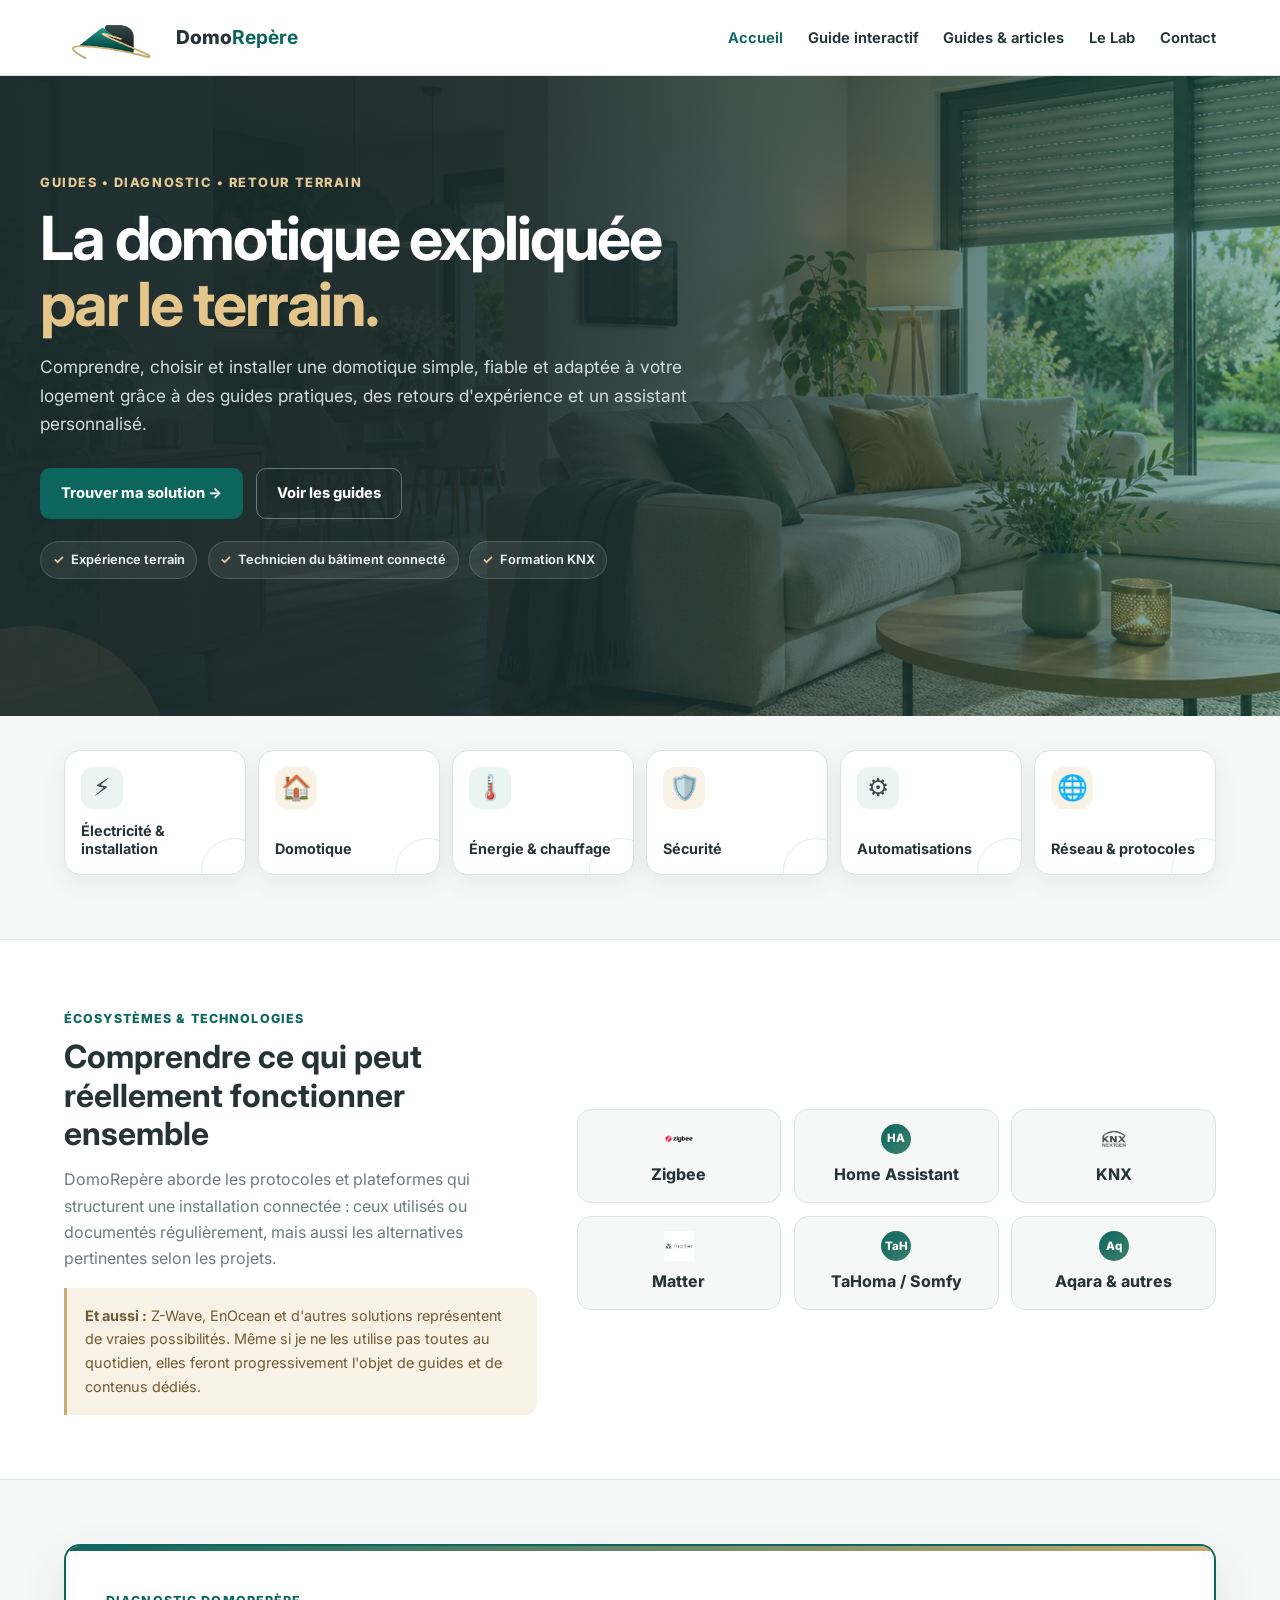
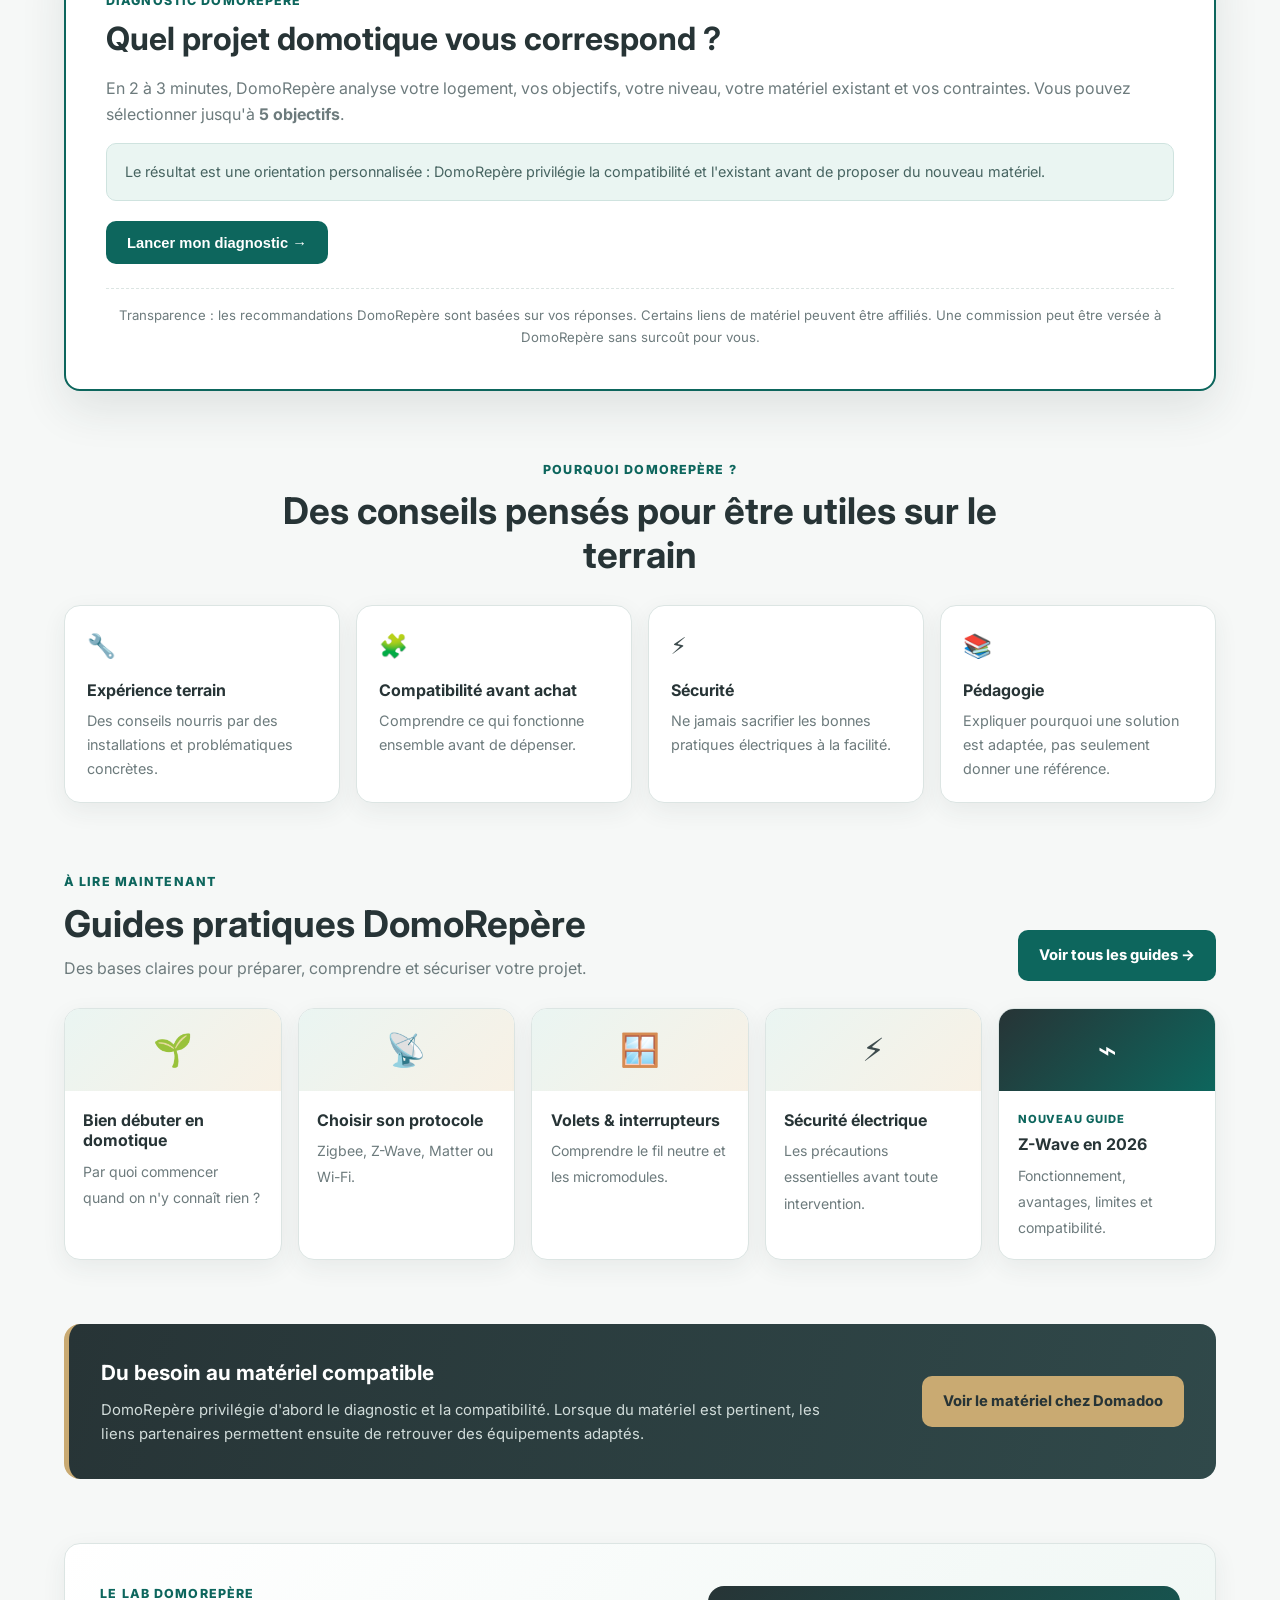
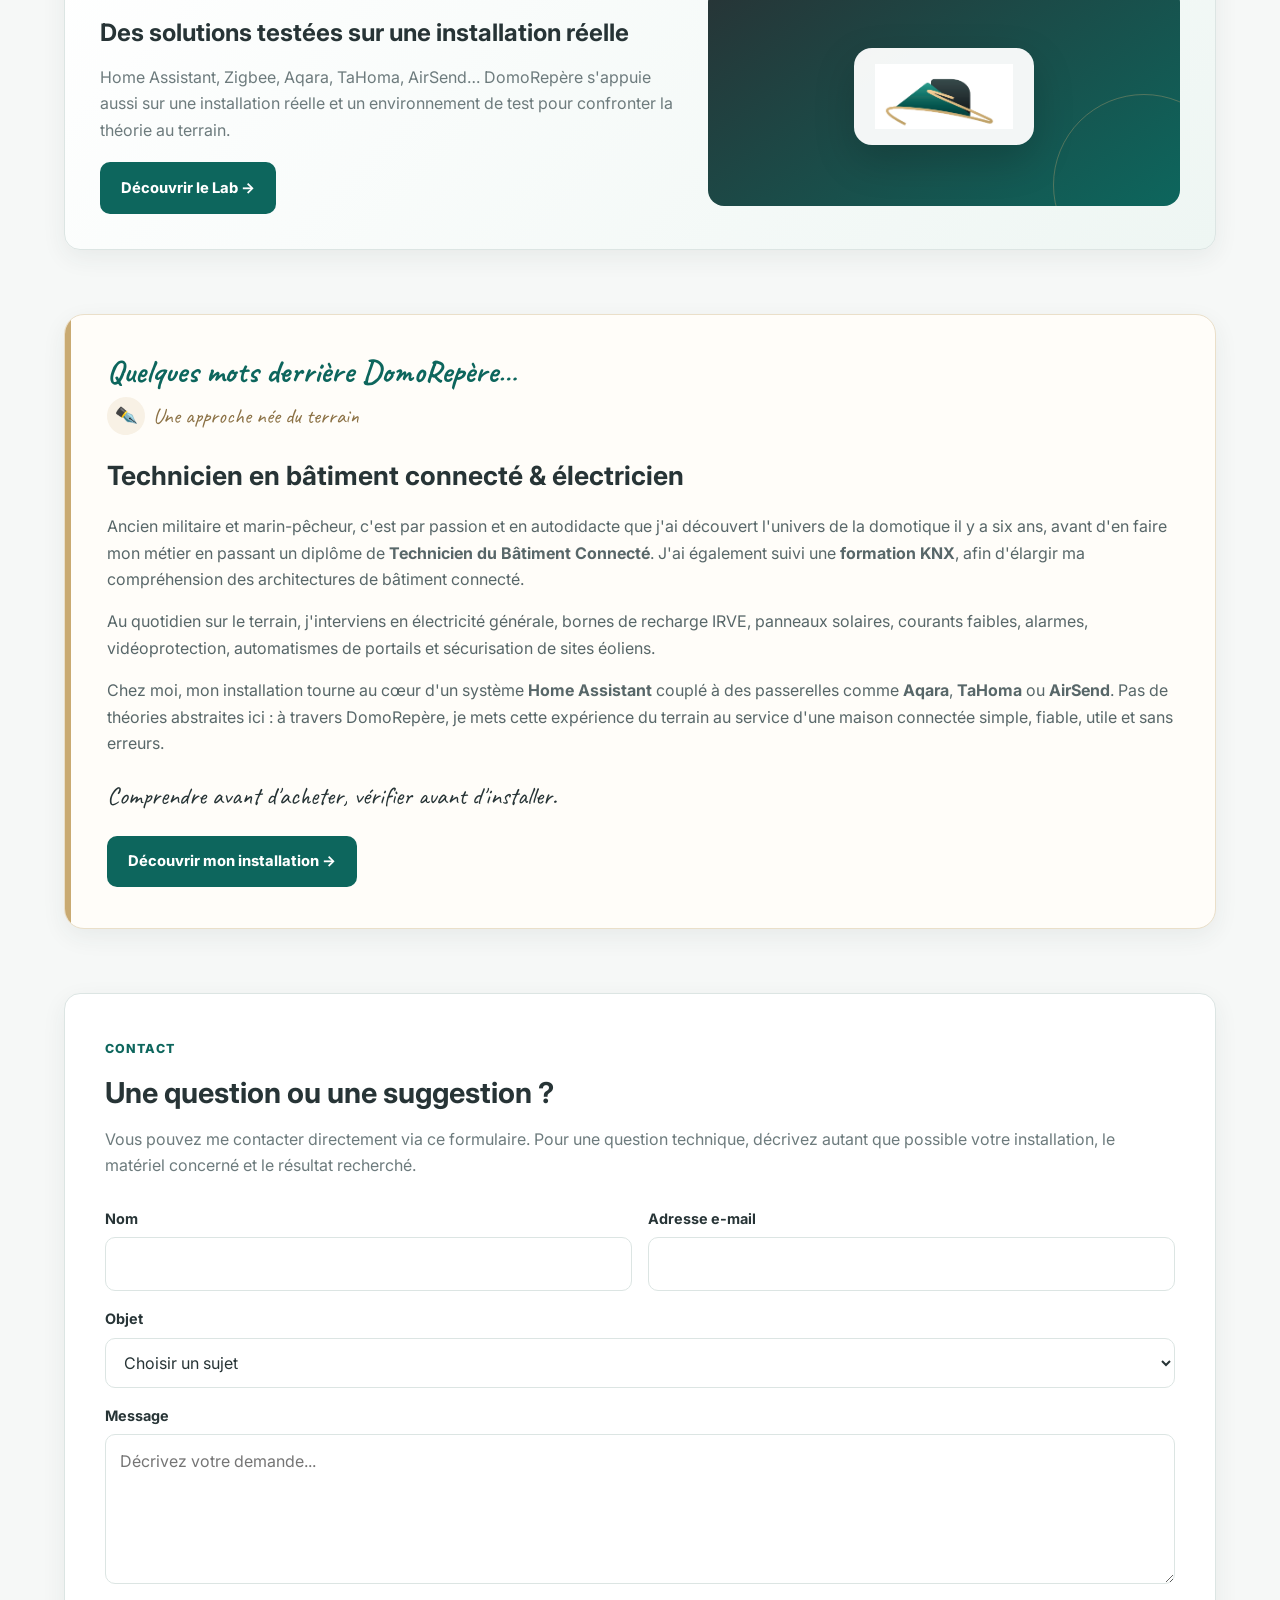
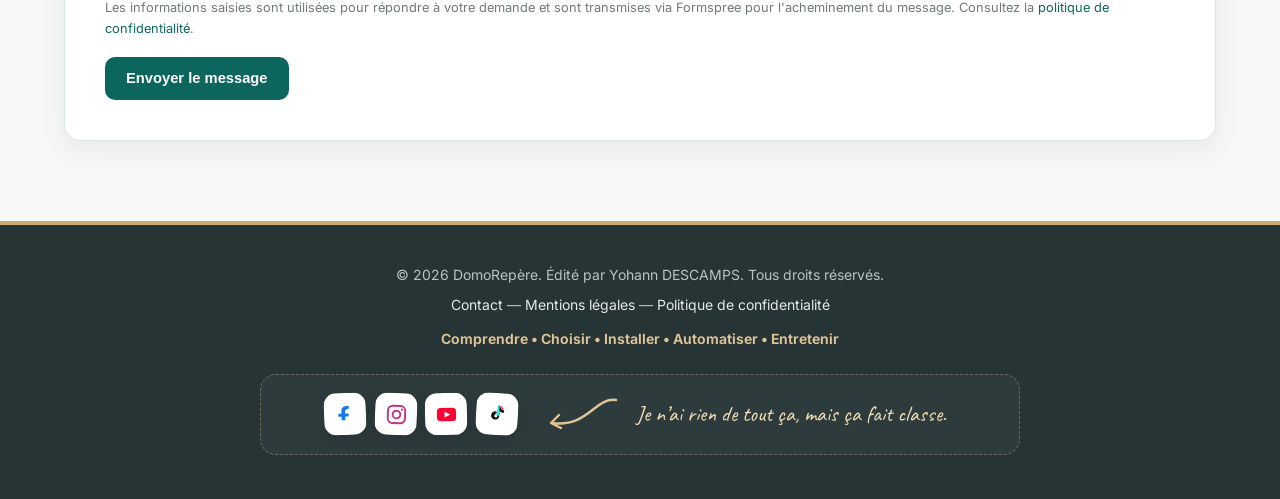
==== commit b2ba51dc: "Update index.html" ====
--- a/index.html
+++ b/index.html
@@ -265,7 +265,7 @@
 <main>
 <section class="hero">
 <figure class="hero-visual" aria-hidden="true">
-<img alt="" decoding="async" fetchpriority="high" height="900" src="assets/images/home/hero-domotique-maison.webp" width="1600"/>
+<img alt="" decoding="async" fetchpriority="high" height="900" src="assets/home/hero-domotique-maison.webp" width="1600"/>
 </figure>
 <div class="hero-content">
 <div class="hero-copy">
@@ -1052,3 +1052,4 @@
 </body>
 </html>
 
+
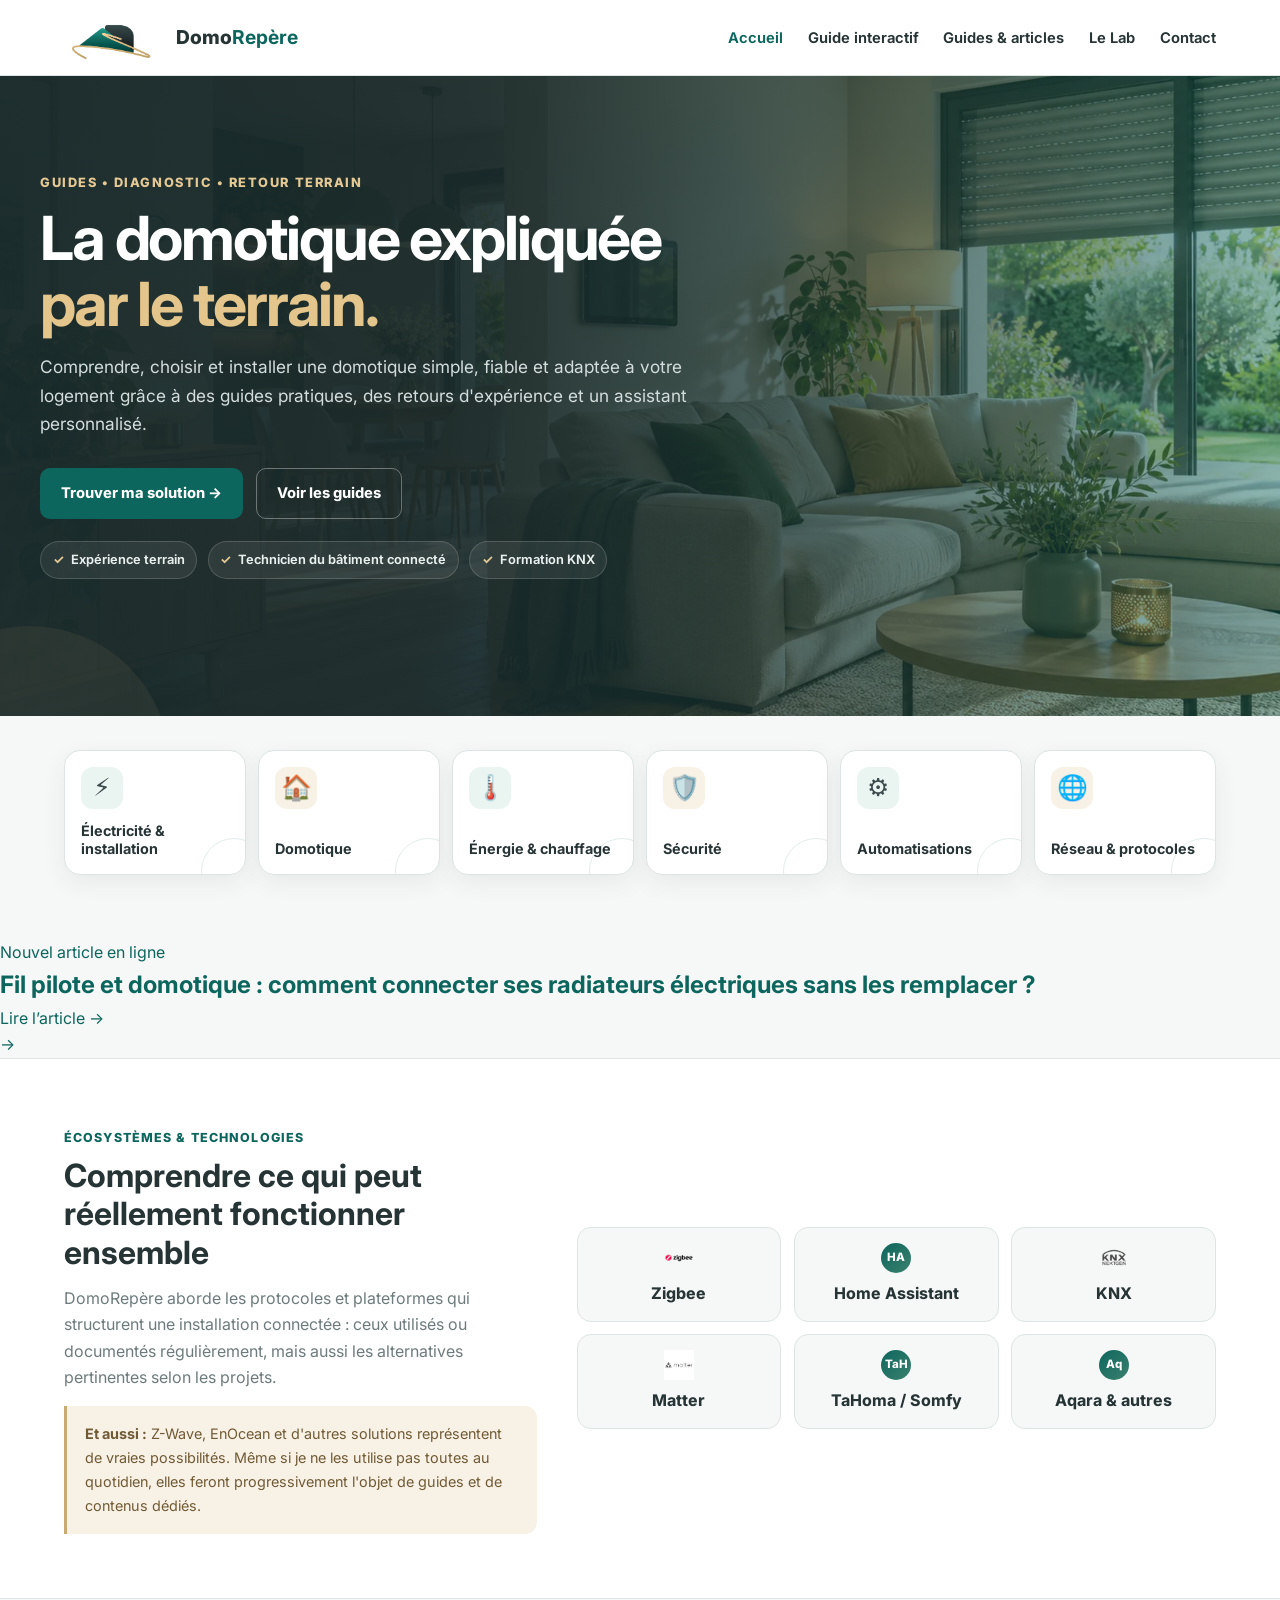
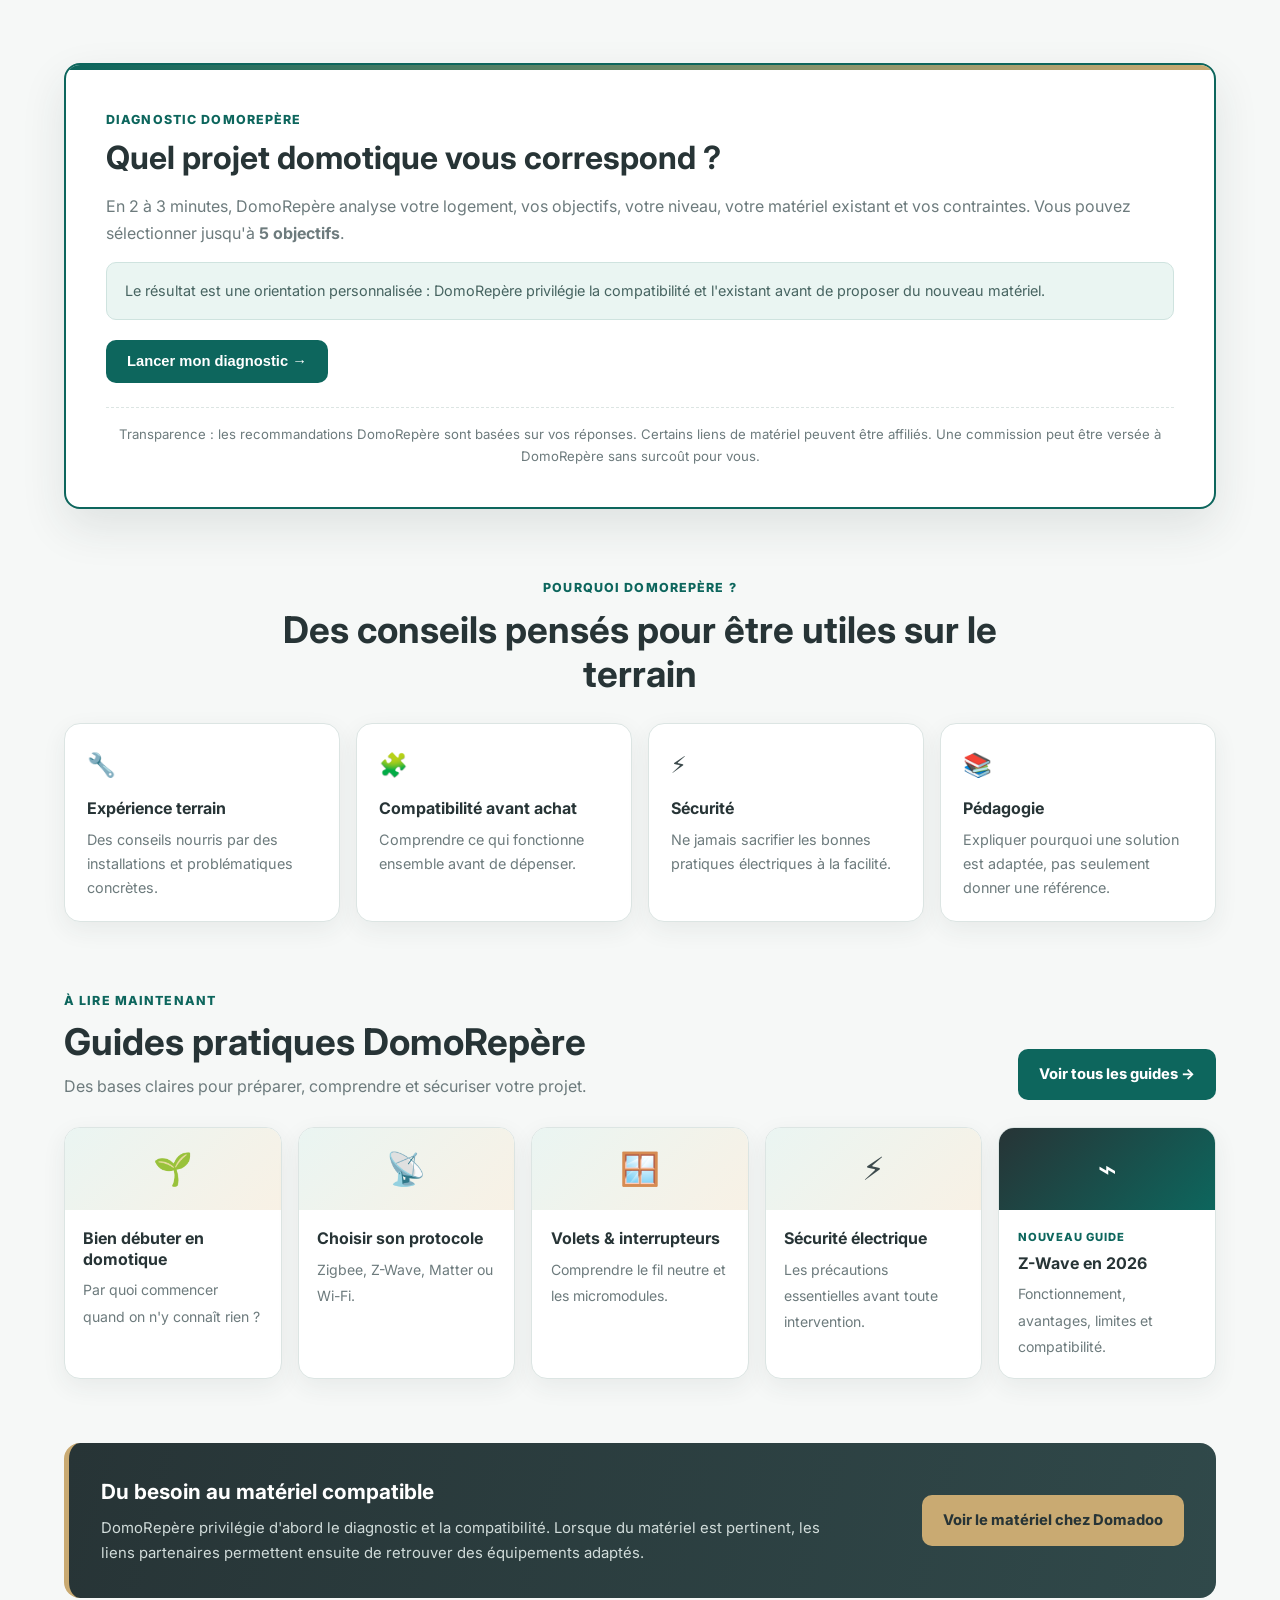
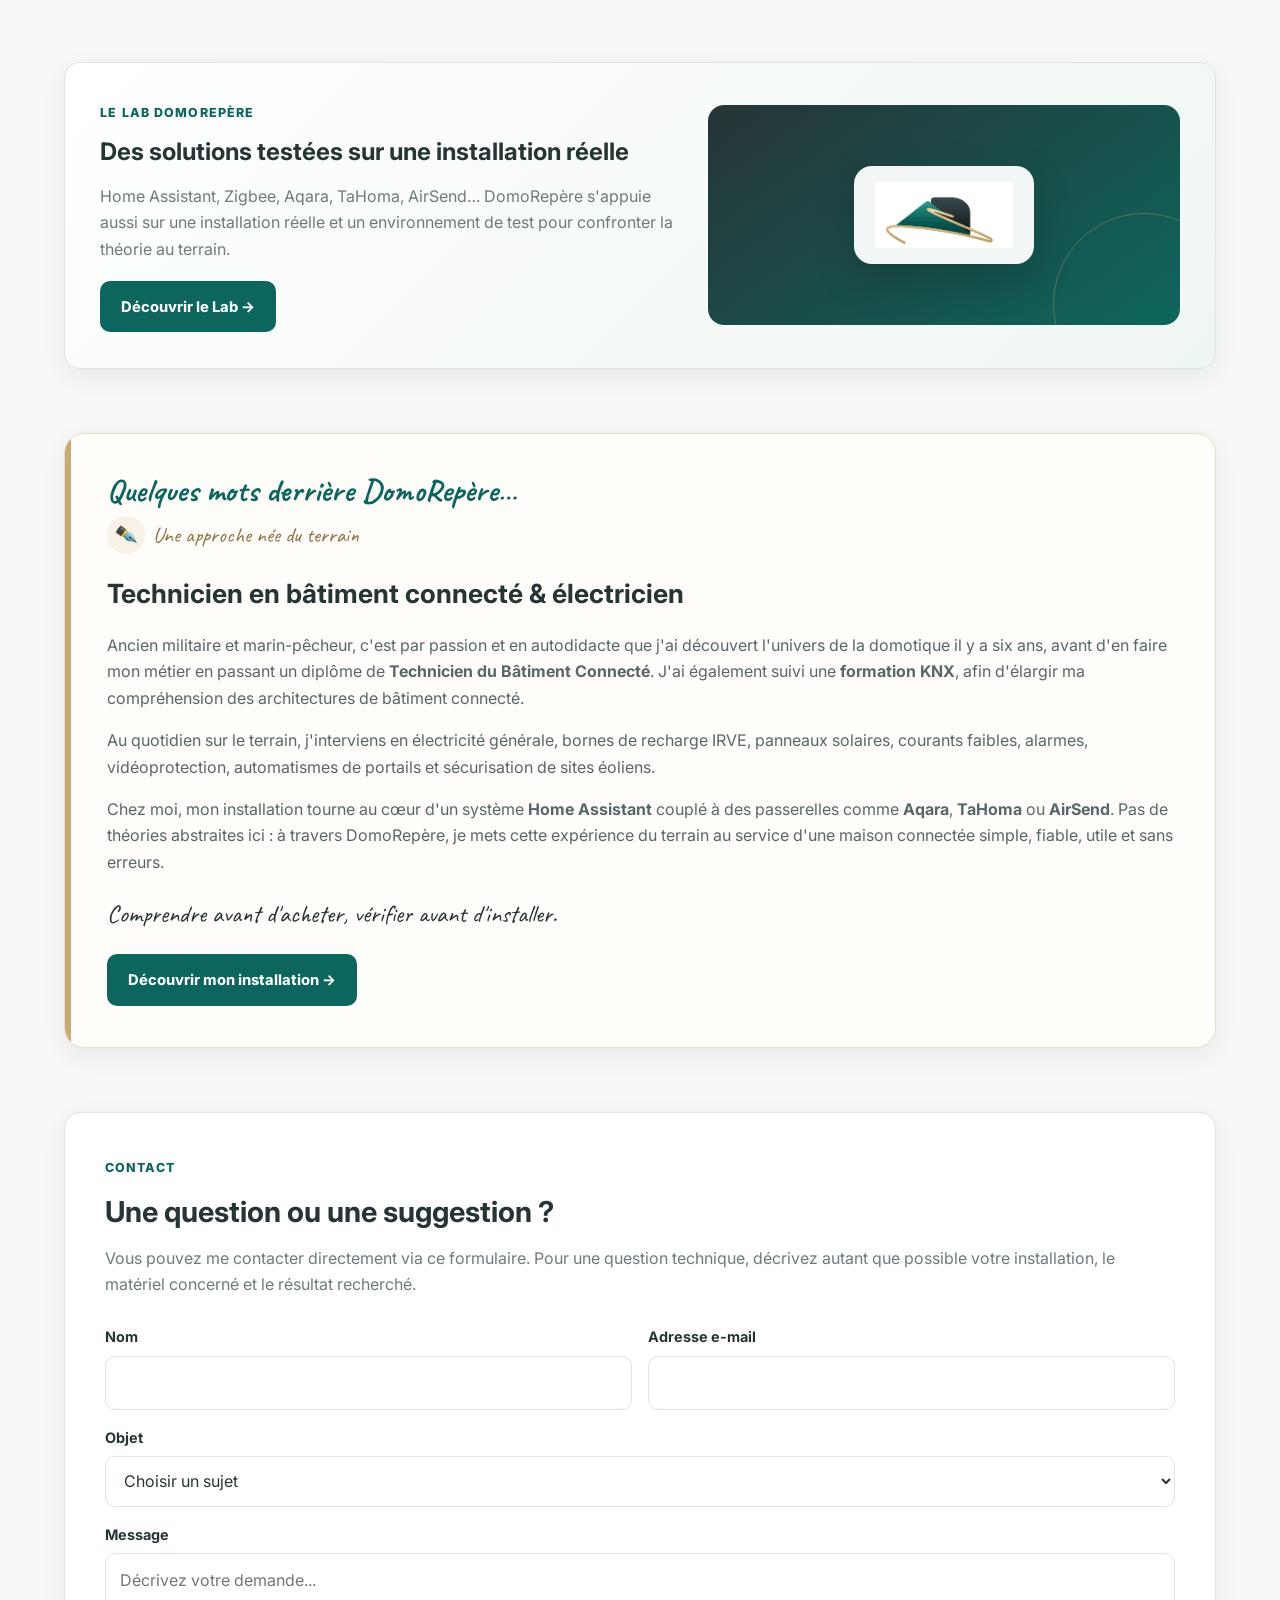
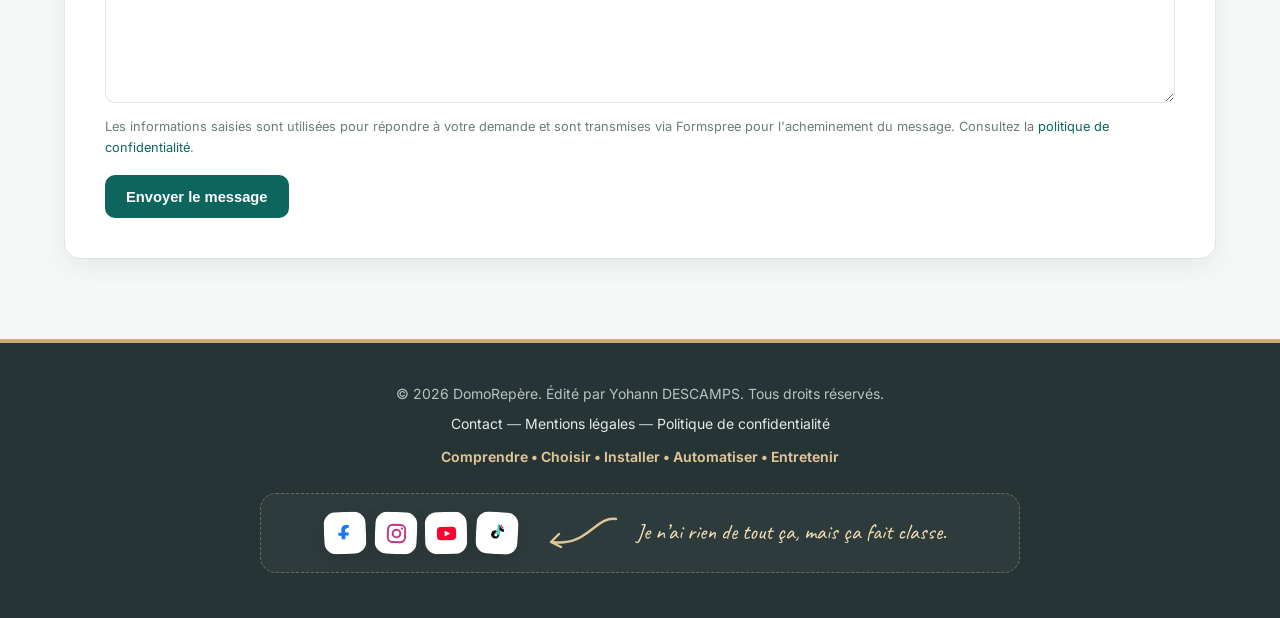
==== commit ce7a30d5: "Add files via upload" ====
--- a/index.html
+++ b/index.html
@@ -246,8 +246,11 @@
 }</script>
 <link href="assets/css/mobile-fixes.css" rel="stylesheet"/>
 <script defer src="assets/js/mobile-fixes.js"></script>
+  <script defer src="assets/js/latest-article.js"></script>
+  <link href="assets/css/skip-link.css" rel="stylesheet"/>
 </head>
 <body class="page-home">
+  <a class="skip-link" href="#main-content">Aller au contenu</a>
 <header>
 <div class="nav-container">
 <a class="logo" href="index.html"><img alt="Logo DomoRepère" decoding="async" height="145" src="assets/brand/logo.png" width="306"/><span>Domo<strong>Repère</strong></span></a>
@@ -262,7 +265,7 @@
 </nav>
 </div>
 </header>
-<main>
+<main id="main-content" tabindex="-1">
 <section class="hero">
 <figure class="hero-visual" aria-hidden="true">
 <img alt="" decoding="async" fetchpriority="high" height="900" src="assets/home/hero-domotique-maison.webp" width="1600"/>
@@ -295,6 +298,16 @@
 <div class="universe-card"><div class="universe-icon">🌐</div><strong>Réseau &amp; protocoles</strong></div>
 </div>
 </div>
+<section class="latest-article-wrap" data-latest-article aria-labelledby="latest-article-title">
+<a class="latest-article-card" data-latest-article-link href="fil-pilote-domotique.html" aria-label="Lire l’article : Fil pilote et domotique : comment connecter ses radiateurs électriques sans les remplacer ?">
+<div class="latest-article-copy">
+<span class="latest-article-kicker">Nouvel article en ligne</span>
+<h2 id="latest-article-title" data-latest-article-title>Fil pilote et domotique : comment connecter ses radiateurs électriques sans les remplacer ?</h2>
+<span class="latest-article-cta">Lire l’article <span aria-hidden="true">→</span></span>
+</div>
+<span class="latest-article-arrow" aria-hidden="true">→</span>
+</a>
+</section>
 <section class="tech-section">
 <div class="container tech-layout">
 <div>
@@ -1053,3 +1066,5 @@
 </html>
 
 
+
+
--- a/assets/css/skip-link.css
+++ b/assets/css/skip-link.css
@@ -0,0 +1,53 @@
+/*
+ * DomoRepère — lien d'évitement commun
+ * Invisible au repos, visible dès la prise de focus au clavier.
+ */
+
+.skip-link {
+  position: fixed;
+  top: max(0.75rem, env(safe-area-inset-top));
+  left: max(0.75rem, env(safe-area-inset-left));
+  z-index: 10000;
+  transform: translateY(calc(-100% - 1.5rem));
+  opacity: 0;
+  pointer-events: none;
+  padding: 0.75rem 1rem;
+  background: var(--brand-primary, var(--primary, #0d665d));
+  color: var(--color-text-inverse, #fff);
+  border: 1px solid var(--brand-accent, var(--accent, #c9aa72));
+  border-radius: var(--radius-sm, 10px);
+  box-shadow: var(--shadow-elevated, 0 18px 45px rgba(39, 52, 54, 0.11));
+  font-family: var(--font-body, "Inter", system-ui, -apple-system, BlinkMacSystemFont, "Segoe UI", sans-serif);
+  font-size: 0.95rem;
+  font-weight: 700;
+  line-height: 1.2;
+  text-decoration: none;
+  transition:
+    transform var(--motion-fast, 0.16s) var(--motion-easing, ease),
+    opacity var(--motion-fast, 0.16s) var(--motion-easing, ease);
+}
+
+.skip-link:focus,
+.skip-link:focus-visible {
+  transform: translateY(0);
+  opacity: 1;
+  pointer-events: auto;
+  color: var(--color-text-inverse, #fff);
+  outline: 3px solid var(--color-focus, var(--accent, #c9aa72));
+  outline-offset: 3px;
+}
+
+#main-content {
+  scroll-margin-top: 5rem;
+}
+
+#main-content:focus {
+  outline: none;
+}
+
+@media (prefers-reduced-motion: reduce) {
+  .skip-link {
+    transition: none;
+  }
+}
+
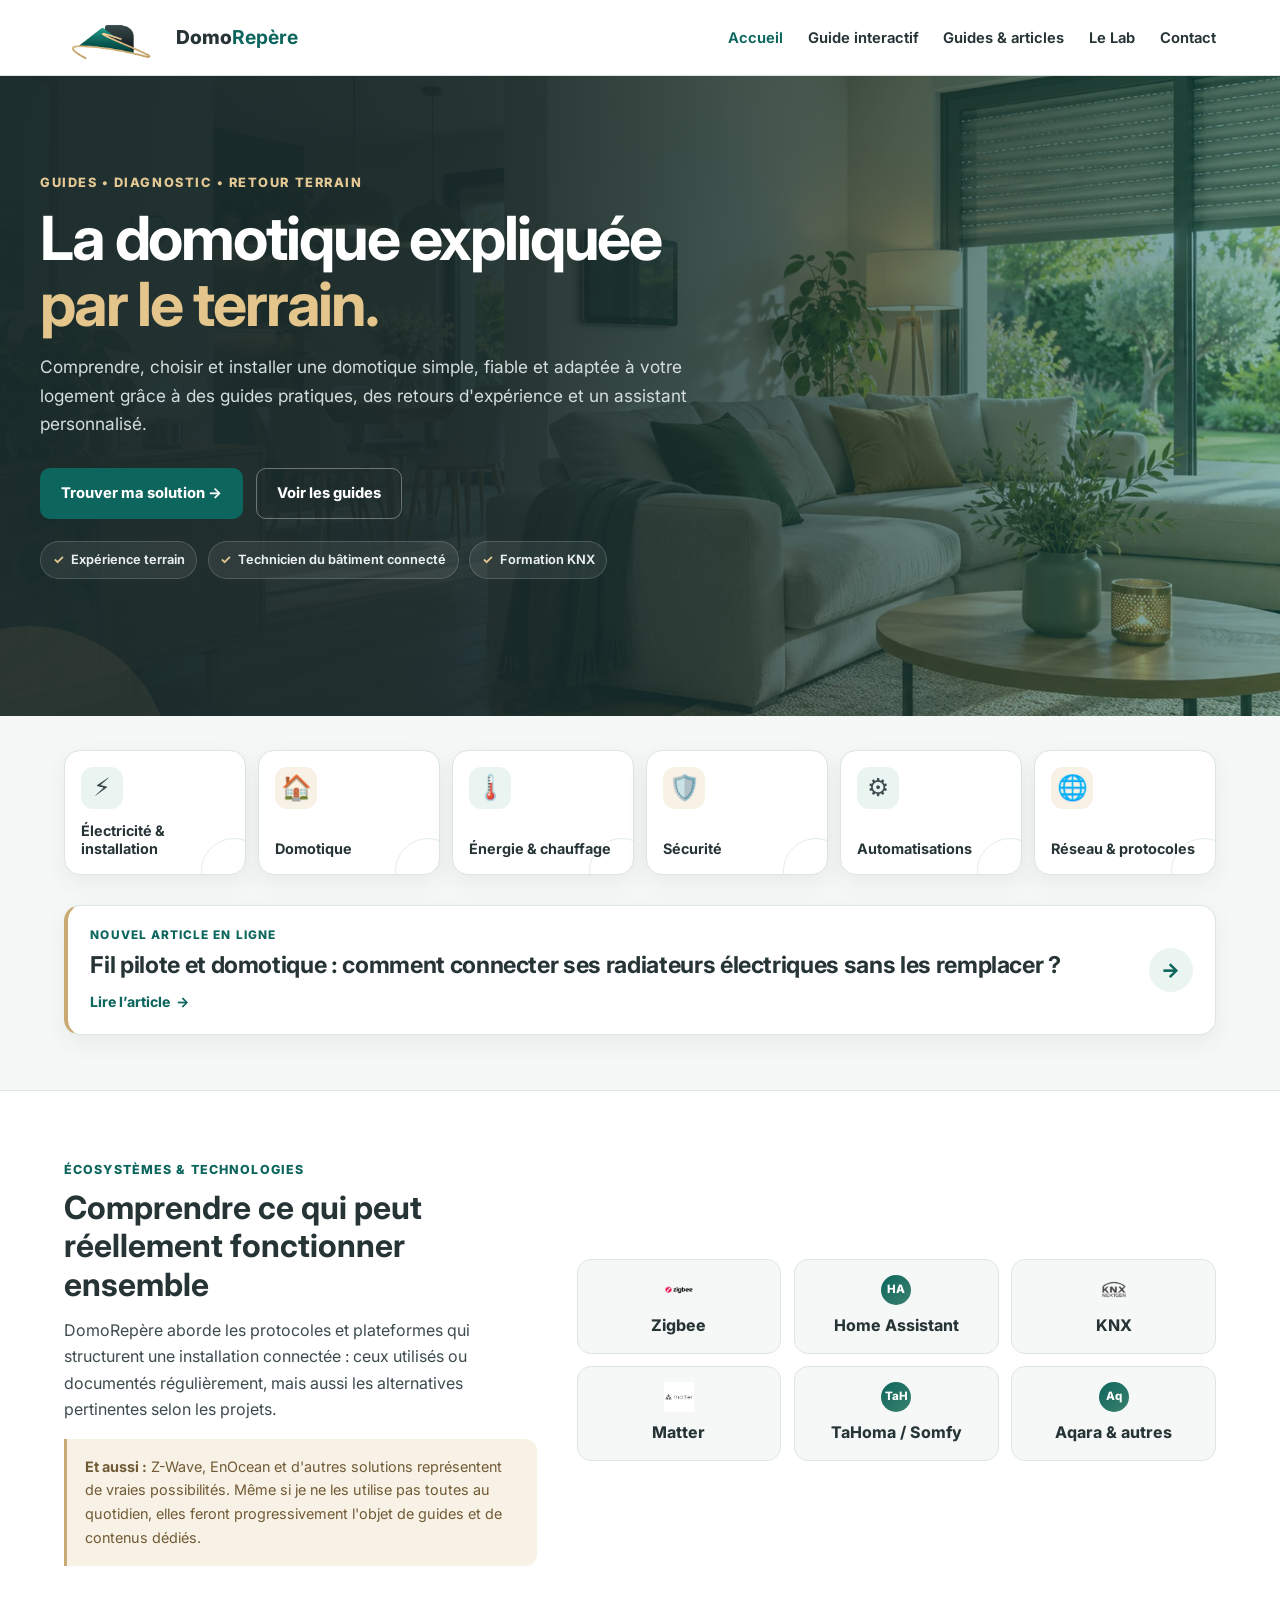
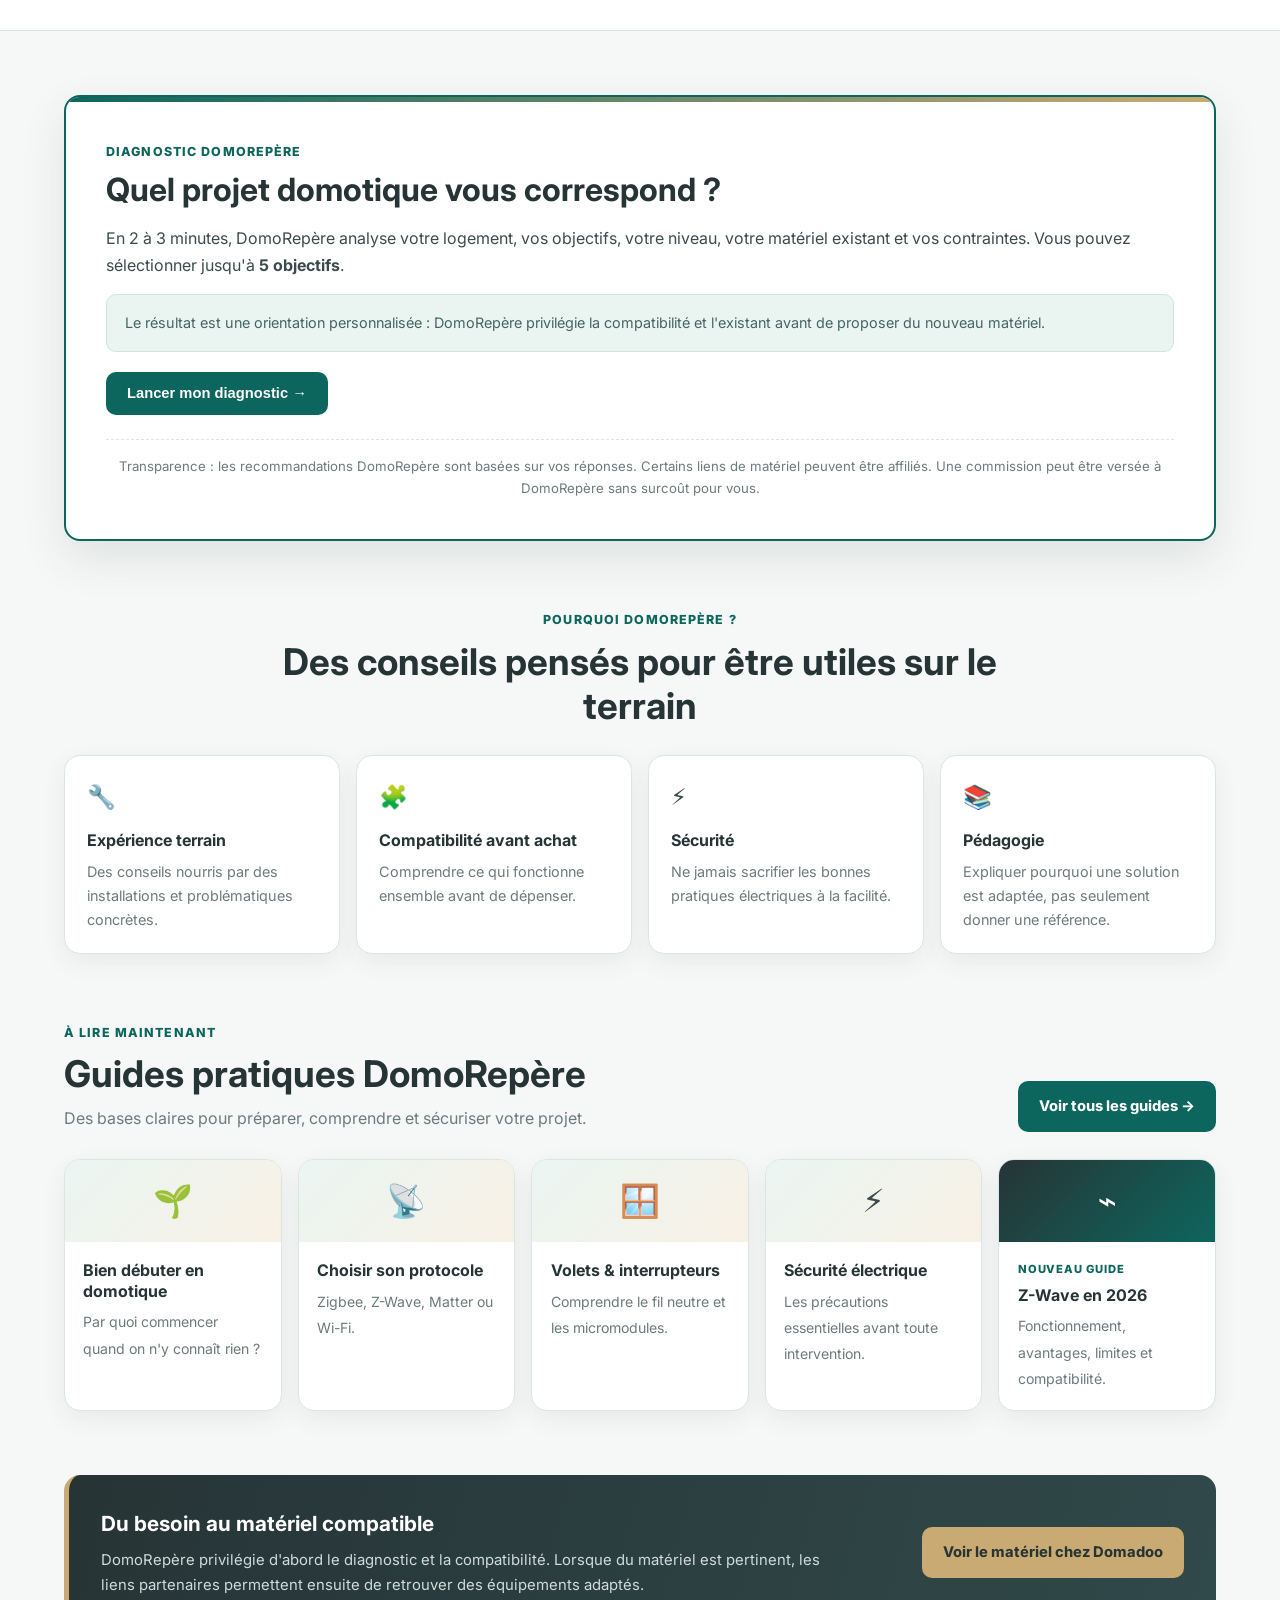
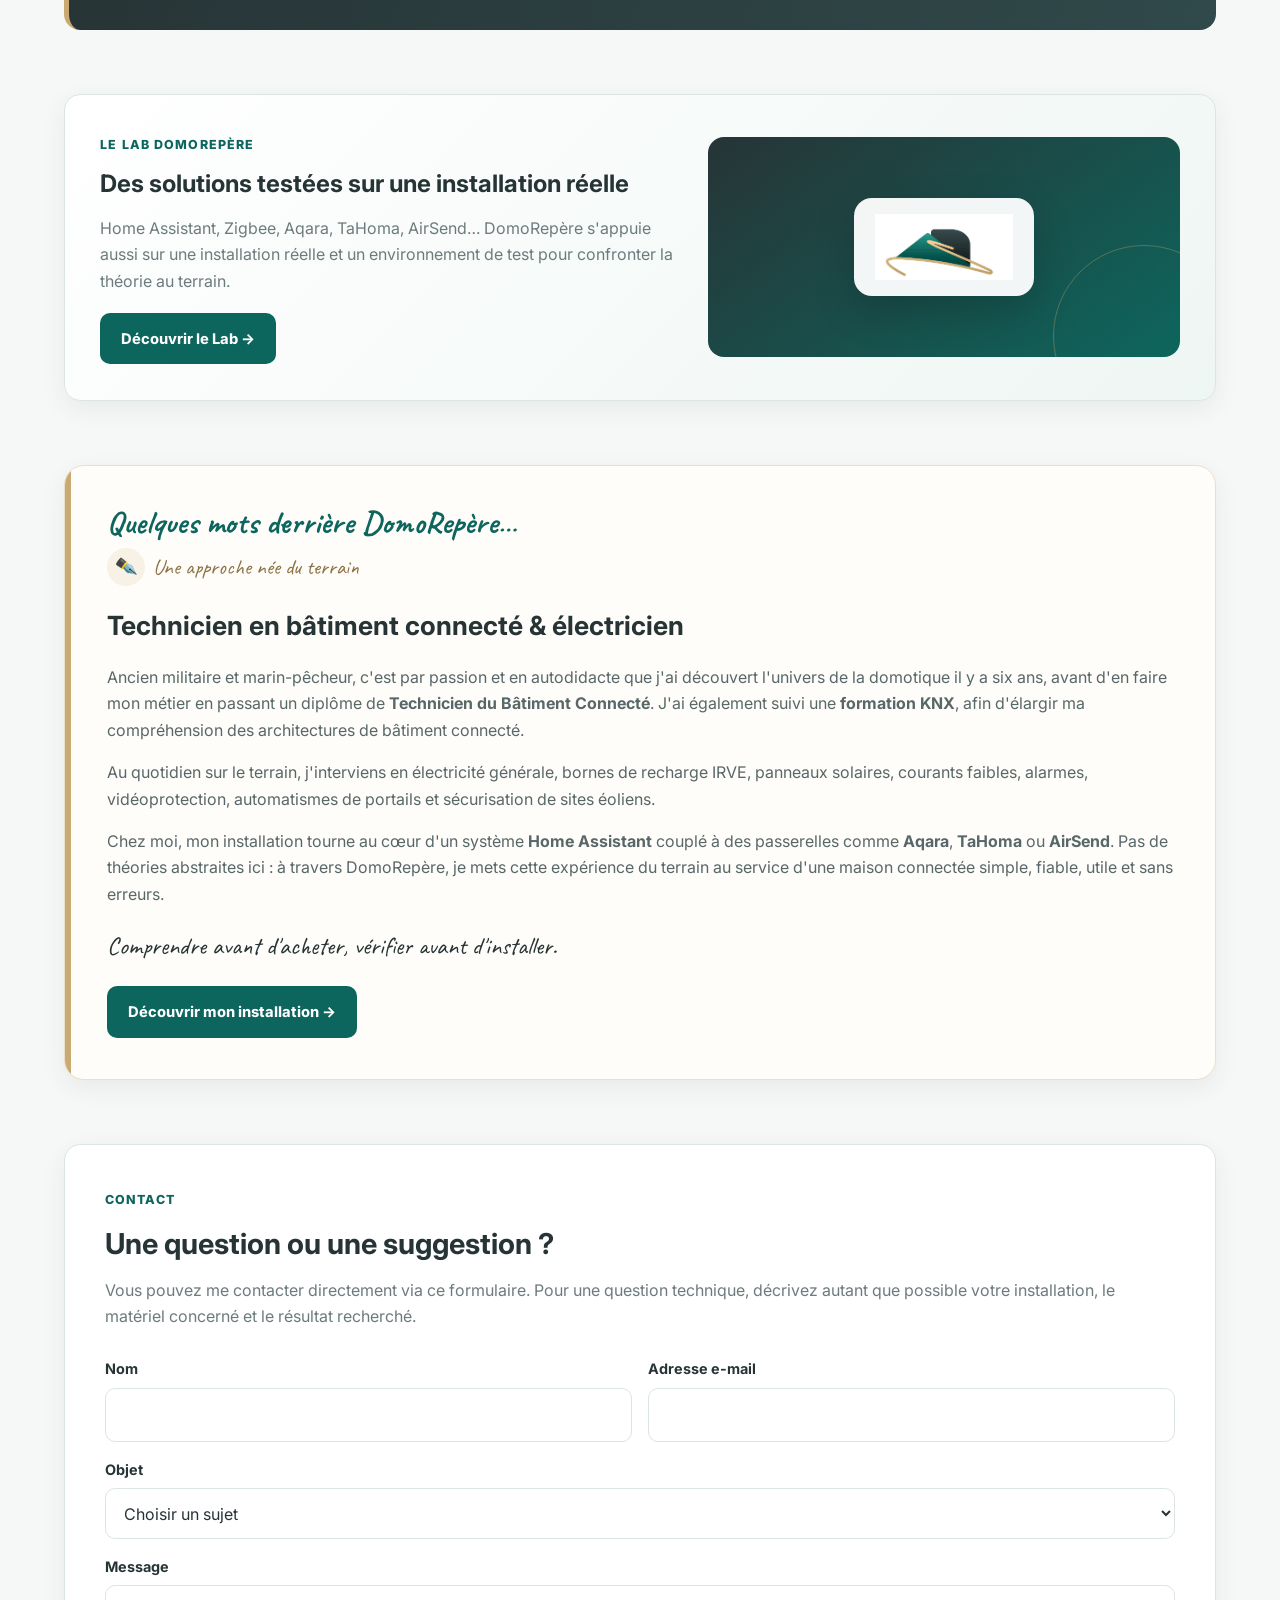
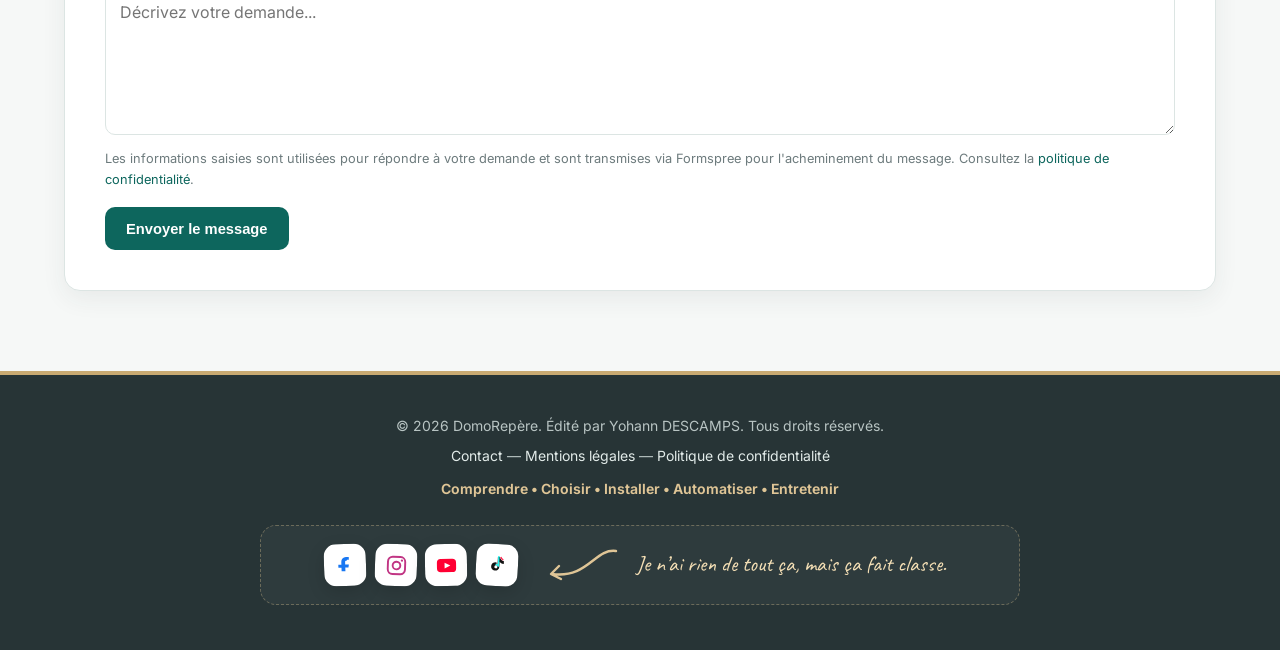
==== commit 629391db: "Déploie theme.css sur les pages restantes" ====
--- a/index.html
+++ b/index.html
@@ -9,52 +9,50 @@
 <link href="https://fonts.googleapis.com" rel="preconnect"/>
 <link crossorigin="" href="https://fonts.gstatic.com" rel="preconnect"/>
 <link href="https://fonts.googleapis.com/css2?family=Caveat:wght@500;600;700&amp;family=Inter:wght@400;500;600;700;800&amp;display=swap" rel="stylesheet"/>
+<link rel="stylesheet" href="assets/css/theme.css">
+
 <style>
-    :root {
-      /* Palette dérivée du logo officiel DomoRepère */
-      --primary: #0d665d;
-      --primary-hover: #084f49;
-      --primary-soft: #eaf5f2;
-      --primary-mid: #3b816e;
-      --secondary: #273436;
-      --secondary-soft: #344547;
-      --accent: #c9aa72;
-      --accent-hover: #ad8b50;
-      --accent-soft: #f8f1e5;
-      --bg-light: #f6f8f7;
-      --card-bg: #ffffff;
-      --text-dark: #273436;
-      --text-main: #3d4b4d;
-      --text-muted: #6d7b7d;
-      --border-color: #dce5e3;
-      --danger: #b83b3b;
-      --radius: 16px;
-      --radius-sm: 10px;
-      --shadow: 0 8px 24px rgba(39,52,54,.07);
-      --shadow-lg: 0 18px 45px rgba(39,52,54,.11);
-    }
+    :root{
+  /* Ponts temporaires requis par home-v2.css. */
+  --primary:var(--brand-primary);
+  --primary-soft:var(--color-surface-soft);
+  --secondary:var(--color-text-strong);
+  --accent:var(--brand-accent);
+  --bg-light:var(--color-page);
+  --card-bg:var(--color-surface);
+  --text-dark:var(--color-text-strong);
+  --border-color:var(--color-border);
+  --radius:var(--radius-md);
+  --shadow:var(--shadow-card);
+  --shadow-lg:var(--shadow-elevated);
+
+  /* Teintes spécifiques à l'accueil, sans équivalent exact dans theme.css. */
+  --primary-mid:#3b816e;
+  --secondary-soft:#344547;
+  --danger:#b83b3b
+}
 
     * { box-sizing: border-box; margin: 0; padding: 0; }
     html { scroll-behavior: smooth; }
-    body { font-family:'Inter',system-ui,-apple-system,sans-serif; color:var(--text-main); background:var(--bg-light); line-height:1.65; }
-    a { color:var(--primary); text-decoration:none; transition:.2s ease; }
-    a:hover { color:var(--primary-hover); }
+    body { font-family:var(--font-body); color:var(--color-text); background:var(--color-page); line-height:1.65; }
+    a { color:var(--brand-primary); text-decoration:none; transition:var(--motion-normal) var(--motion-easing); }
+    a:hover { color:var(--brand-primary-hover); }
     img { max-width:100%; height:auto; }
 
-    header { background:rgba(255,255,255,.96); border-bottom:1px solid var(--border-color); position:sticky; top:0; z-index:100; backdrop-filter:blur(12px); }
+    header { background:var(--color-header-bg); border-bottom:1px solid var(--color-border); position:sticky; top:0; z-index:100; backdrop-filter:blur(12px); }
     .nav-container { max-width:1200px; margin:0 auto; padding:.85rem 1.5rem; display:flex; justify-content:space-between; align-items:center; gap:1.5rem; }
-    .logo { font-weight:800; font-size:1.2rem; color:var(--secondary); display:flex; align-items:center; gap:.7rem; white-space:nowrap; }
+    .logo { font-weight:800; font-size:1.2rem; color:var(--color-text-strong); display:flex; align-items:center; gap:.7rem; white-space:nowrap; }
     .logo img { height:48px; width:auto; display:block; }
-    .logo strong { color:var(--primary); }
+    .logo strong { color:var(--brand-primary); }
     nav ul { display:flex; list-style:none; gap:1.55rem; align-items:center; }
-    nav a { color:var(--secondary); font-weight:650; font-size:.92rem; }
-    nav a:hover, nav a.active { color:var(--primary); }
-
-    .hero { position:relative; overflow:hidden; background:linear-gradient(132deg,#273436 0%,#1f3434 48%,#0d665d 120%); color:#fff; padding:5.6rem 1.5rem 5rem; }
+    nav a { color:var(--color-text-strong); font-weight:650; font-size:.92rem; }
+    nav a:hover, nav a.active { color:var(--brand-primary); }
+
+    .hero { position:relative; overflow:hidden; background:linear-gradient(132deg,var(--color-text-strong) 0%,#1f3434 48%,var(--brand-primary) 120%); color:var(--color-text-inverse); padding:5.6rem 1.5rem 5rem; }
     .hero::before { content:""; position:absolute; width:420px; height:420px; border-radius:50%; border:1px solid rgba(201,170,114,.28); right:-160px; top:-220px; }
     .hero::after { content:""; position:absolute; width:280px; height:280px; border-radius:50%; background:rgba(201,170,114,.08); left:-110px; bottom:-190px; }
     .hero-content { position:relative; z-index:1; max-width:900px; margin:0 auto; text-align:center; }
-    .hero-mark { width:126px; margin:0 auto 1.35rem; padding:.7rem 1rem; background:rgba(255,255,255,.96); border-radius:18px; box-shadow:0 14px 35px rgba(0,0,0,.14); }
+    .hero-mark { width:126px; margin:0 auto 1.35rem; padding:.7rem 1rem; background:var(--color-header-bg); border-radius:18px; box-shadow:0 14px 35px rgba(0,0,0,.14); }
     .hero-mark img { width:100%; height:auto; display:block; }
     .hero-eyebrow { color:#e5c995; font-size:.8rem; font-weight:800; letter-spacing:.12em; text-transform:uppercase; margin-bottom:.8rem; }
     .hero h1 { font-size:clamp(2.2rem,5vw,3.8rem); line-height:1.08; letter-spacing:-.035em; margin-bottom:1rem; }
@@ -65,136 +63,136 @@
     .container { max-width:1200px; margin:0 auto; padding:4rem 1.5rem; }
     .section-head { margin-bottom:1.7rem; }
     .section-head.center { text-align:center; max-width:780px; margin-left:auto; margin-right:auto; }
-    .section-head h2 { color:var(--secondary); font-size:clamp(1.7rem,3vw,2.3rem); line-height:1.2; margin-bottom:.55rem; }
-    .section-head p { color:var(--text-muted); }
-    .section-kicker { display:inline-block; color:var(--primary); font-size:.78rem; font-weight:800; letter-spacing:.09em; text-transform:uppercase; margin-bottom:.55rem; }
-
-    .btn { display:inline-flex; align-items:center; justify-content:center; gap:.45rem; padding:.78rem 1.25rem; font-size:.92rem; font-weight:750; border-radius:10px; border:1px solid transparent; cursor:pointer; text-align:center; transition:.2s ease; }
-    .btn-primary { background:var(--primary); color:#fff; }
-    .btn-primary:hover { background:var(--primary-hover); color:#fff; transform:translateY(-1px); }
-    .btn-outline { background:transparent; color:#fff; border-color:rgba(255,255,255,.35); }
-    .btn-outline:hover { background:rgba(255,255,255,.1); color:#fff; }
-    .btn-secondary { background:#e8eeec; color:var(--secondary); }
-    .btn-affiliate { background:var(--accent); color:var(--secondary); }
-    .btn-affiliate:hover { background:var(--accent-hover); color:#fff; }
+    .section-head h2 { color:var(--color-text-strong); font-size:clamp(1.7rem,3vw,2.3rem); line-height:1.2; margin-bottom:.55rem; }
+    .section-head p { color:var(--color-text-muted); }
+    .section-kicker { display:inline-block; color:var(--brand-primary); font-size:.78rem; font-weight:800; letter-spacing:.09em; text-transform:uppercase; margin-bottom:.55rem; }
+
+    .btn { display:inline-flex; align-items:center; justify-content:center; gap:.45rem; padding:.78rem 1.25rem; font-size:.92rem; font-weight:750; border-radius:10px; border:1px solid transparent; cursor:pointer; text-align:center; transition:var(--motion-normal) var(--motion-easing); }
+    .btn-primary { background:var(--brand-primary); color:var(--color-text-inverse); }
+    .btn-primary:hover { background:var(--brand-primary-hover); color:var(--color-text-inverse); transform:translateY(-1px); }
+    .btn-outline { background:transparent; color:var(--color-text-inverse); border-color:rgba(255,255,255,.35); }
+    .btn-outline:hover { background:rgba(255,255,255,.1); color:var(--color-text-inverse); }
+    .btn-secondary { background:#e8eeec; color:var(--color-text-strong); }
+    .btn-affiliate { background:var(--brand-accent); color:var(--color-text-strong); }
+    .btn-affiliate:hover { background:var(--brand-accent-hover); color:var(--color-text-inverse); }
 
     /* UNIVERS */
     .universes { margin-top:-1.9rem; position:relative; z-index:3; }
     .universe-grid { display:grid; grid-template-columns:repeat(6,1fr); gap:.75rem; }
-    .universe-card { min-height:125px; background:#fff; border:1px solid var(--border-color); border-radius:var(--radius); padding:1rem; box-shadow:var(--shadow); display:flex; flex-direction:column; justify-content:space-between; }
-    .universe-icon { font-size:1.55rem; width:42px; height:42px; border-radius:12px; display:grid; place-items:center; background:var(--primary-soft); }
-    .universe-card:nth-child(2n) .universe-icon { background:var(--accent-soft); }
-    .universe-card strong { color:var(--secondary); font-size:.9rem; line-height:1.25; }
+    .universe-card { min-height:125px; background:var(--color-surface); border:1px solid var(--color-border); border-radius:var(--radius-md); padding:1rem; box-shadow:var(--shadow-card); display:flex; flex-direction:column; justify-content:space-between; }
+    .universe-icon { font-size:1.55rem; width:42px; height:42px; border-radius:12px; display:grid; place-items:center; background:var(--color-surface-soft); }
+    .universe-card:nth-child(2n) .universe-icon { background:var(--color-surface-accent); }
+    .universe-card strong { color:var(--color-text-strong); font-size:.9rem; line-height:1.25; }
 
     /* TECHNOLOGIES */
-    .tech-section { background:#fff; border-top:1px solid var(--border-color); border-bottom:1px solid var(--border-color); }
+    .tech-section { background:var(--color-surface); border-top:1px solid var(--color-border); border-bottom:1px solid var(--color-border); }
     .tech-layout { display:grid; grid-template-columns:.85fr 1.15fr; align-items:center; gap:2.5rem; }
     .tech-cloud { display:grid; grid-template-columns:repeat(3,minmax(0,1fr)); gap:.8rem; }
-    .tech-badge { min-height:92px; border:1px solid var(--border-color); background:var(--bg-light); border-radius:14px; padding:.9rem; display:flex; flex-direction:column; align-items:center; justify-content:center; gap:.45rem; font-weight:750; color:var(--secondary); text-align:center; }
+    .tech-badge { min-height:92px; border:1px solid var(--color-border); background:var(--color-page); border-radius:14px; padding:.9rem; display:flex; flex-direction:column; align-items:center; justify-content:center; gap:.45rem; font-weight:750; color:var(--color-text-strong); text-align:center; }
     .tech-badge img { width:30px; height:30px; object-fit:contain; }
-    .tech-badge .tech-dot { width:30px; height:30px; border-radius:50%; background:linear-gradient(135deg,var(--primary),var(--primary-mid)); color:#fff; display:grid; place-items:center; font-size:.72rem; font-weight:800; }
-    .tech-more { margin-top:1rem; padding:1rem 1.1rem; border-left:3px solid var(--accent); background:var(--accent-soft); border-radius:0 12px 12px 0; color:#715b36; font-size:.9rem; }
+    .tech-badge .tech-dot { width:30px; height:30px; border-radius:50%; background:linear-gradient(135deg,var(--brand-primary),var(--primary-mid)); color:var(--color-text-inverse); display:grid; place-items:center; font-size:.72rem; font-weight:800; }
+    .tech-more { margin-top:1rem; padding:1rem 1.1rem; border-left:3px solid var(--brand-accent); background:var(--color-surface-accent); border-radius:0 12px 12px 0; color:#715b36; font-size:.9rem; }
 
     /* QUIZ */
-    .quiz-card { background:#fff; border-radius:var(--radius); border:2px solid var(--primary); padding:2.5rem; box-shadow:var(--shadow-lg); margin-bottom:4rem; position:relative; overflow:hidden; }
-    .quiz-card::before { content:""; position:absolute; top:0; left:0; width:100%; height:5px; background:linear-gradient(90deg,var(--primary),var(--accent)); }
+    .quiz-card { background:var(--color-surface); border-radius:var(--radius-md); border:2px solid var(--brand-primary); padding:2.5rem; box-shadow:var(--shadow-elevated); margin-bottom:4rem; position:relative; overflow:hidden; }
+    .quiz-card::before { content:""; position:absolute; top:0; left:0; width:100%; height:5px; background:linear-gradient(90deg,var(--brand-primary),var(--brand-accent)); }
     .quiz-step { display:none; }
     .quiz-step.active { display:block; }
     .quiz-progress-wrap { margin-bottom:1.75rem; }
-    .quiz-progress-meta { display:flex; justify-content:space-between; gap:1rem; color:var(--text-muted); font-size:.85rem; margin-bottom:.55rem; }
-    .quiz-progress { height:8px; background:var(--border-color); border-radius:999px; overflow:hidden; }
-    .quiz-progress-bar { height:100%; width:0; background:linear-gradient(90deg,var(--primary),var(--accent)); transition:width .25s ease; }
-    .quiz-help { color:var(--text-muted); font-size:.92rem; margin-top:.45rem; }
-    .quiz-counter { display:inline-block; margin-top:.75rem; color:var(--primary); font-weight:700; font-size:.88rem; }
+    .quiz-progress-meta { display:flex; justify-content:space-between; gap:1rem; color:var(--color-text-muted); font-size:.85rem; margin-bottom:.55rem; }
+    .quiz-progress { height:8px; background:var(--color-border); border-radius:999px; overflow:hidden; }
+    .quiz-progress-bar { height:100%; width:0; background:linear-gradient(90deg,var(--brand-primary),var(--brand-accent)); transition:width .25s ease; }
+    .quiz-help { color:var(--color-text-muted); font-size:.92rem; margin-top:.45rem; }
+    .quiz-counter { display:inline-block; margin-top:.75rem; color:var(--brand-primary); font-weight:700; font-size:.88rem; }
     .options-grid { display:grid; grid-template-columns:repeat(auto-fit,minmax(240px,1fr)); gap:1rem; margin-top:1.25rem; }
-    .option-btn { background:var(--bg-light); border:2px solid var(--border-color); padding:1rem; border-radius:10px; cursor:pointer; text-align:left; font-weight:600; font-size:.95rem; transition:.2s ease; color:var(--text-dark); }
-    .option-btn:hover { border-color:var(--primary); transform:translateY(-1px); }
-    .option-btn.selected { border-color:var(--primary); background:var(--primary-soft); }
+    .option-btn { background:var(--color-page); border:2px solid var(--color-border); padding:1rem; border-radius:10px; cursor:pointer; text-align:left; font-weight:600; font-size:.95rem; transition:var(--motion-normal) var(--motion-easing); color:var(--color-text-strong); }
+    .option-btn:hover { border-color:var(--brand-primary); transform:translateY(-1px); }
+    .option-btn.selected { border-color:var(--brand-primary); background:var(--color-surface-soft); }
     .option-btn:disabled { opacity:.55; cursor:not-allowed; transform:none; }
     .quiz-actions { margin-top:1.5rem; display:flex; justify-content:space-between; gap:1rem; flex-wrap:wrap; }
-    .quiz-notice { margin-top:1rem; padding:1rem 1.1rem; border-radius:10px; background:var(--primary-soft); border:1px solid #cfe3df; color:#476461; font-size:.9rem; }
+    .quiz-notice { margin-top:1rem; padding:1rem 1.1rem; border-radius:10px; background:var(--color-surface-soft); border:1px solid #cfe3df; color:#476461; font-size:.9rem; }
     .quiz-notice.warning { background:#fffbeb; border-color:#fde68a; color:#92400e; }
     .quiz-notice.safety { background:#fef2f2; border-color:#fecaca; color:#991b1b; }
-    .result-hero { background:linear-gradient(135deg,var(--secondary),var(--primary)); color:white; padding:1.6rem; border-radius:var(--radius); margin-bottom:1.25rem; }
+    .result-hero { background:linear-gradient(135deg,var(--color-text-strong),var(--brand-primary)); color:white; padding:1.6rem; border-radius:var(--radius-md); margin-bottom:1.25rem; }
     .result-hero h3 { font-size:1.55rem; margin-bottom:.55rem; }
     .result-meta { display:flex; gap:.55rem; flex-wrap:wrap; margin-top:1rem; }
     .result-pill { background:rgba(255,255,255,.1); border:1px solid rgba(255,255,255,.18); border-radius:999px; padding:.4rem .7rem; font-size:.82rem; }
     .result-grid { display:grid; grid-template-columns:repeat(auto-fit,minmax(250px,1fr)); gap:1rem; margin:1rem 0 1.25rem; }
-    .result-card { background:#fff; border:1px solid var(--border-color); border-radius:var(--radius); padding:1.25rem; }
-    .result-card h4 { margin-bottom:.65rem; color:var(--text-dark); }
-    .result-card p,.result-card li { color:var(--text-muted); font-size:.94rem; }
+    .result-card { background:var(--color-surface); border:1px solid var(--color-border); border-radius:var(--radius-md); padding:1.25rem; }
+    .result-card h4 { margin-bottom:.65rem; color:var(--color-text-strong); }
+    .result-card p,.result-card li { color:var(--color-text-muted); font-size:.94rem; }
     .result-card ul,.result-card ol { padding-left:1.2rem; }
     .result-card li { margin-bottom:.45rem; }
     .score-box { display:flex; align-items:center; gap:1rem; flex-wrap:wrap; }
-    .score-number { min-width:82px; height:82px; border:7px solid var(--primary); border-radius:50%; display:flex; align-items:center; justify-content:center; font-weight:800; font-size:1.25rem; color:var(--primary); background:white; }
+    .score-number { min-width:82px; height:82px; border:7px solid var(--brand-primary); border-radius:50%; display:flex; align-items:center; justify-content:center; font-weight:800; font-size:1.25rem; color:var(--brand-primary); background:white; }
     .project-tags { display:flex; flex-wrap:wrap; gap:.5rem; margin-top:.75rem; }
-    .project-tag { background:var(--primary-soft); color:var(--primary); border-radius:999px; padding:.4rem .7rem; font-weight:700; font-size:.82rem; }
-    .project-tag.priority { background:var(--accent-soft); color:#755d31; }
-    .affiliation-notice { margin-top:1.5rem; padding-top:1rem; border-top:1px dashed var(--border-color); font-size:.825rem; color:var(--text-muted); text-align:center; }
+    .project-tag { background:var(--color-surface-soft); color:var(--brand-primary); border-radius:999px; padding:.4rem .7rem; font-weight:700; font-size:.82rem; }
+    .project-tag.priority { background:var(--color-surface-accent); color:#755d31; }
+    .affiliation-notice { margin-top:1.5rem; padding-top:1rem; border-top:1px dashed var(--color-border); font-size:.825rem; color:var(--color-text-muted); text-align:center; }
 
     .result-card { min-width:0; overflow-wrap:anywhere; }
     .result-card a { text-decoration:underline; text-underline-offset:3px; }
-    .product-item { padding:1rem 0; border-top:1px solid var(--border-color); }
+    .product-item { padding:1rem 0; border-top:1px solid var(--color-border); }
     .product-item:first-of-type { border-top:0; }
     .product-item .btn { margin-top:.7rem; text-decoration:none; }
-    .result-status { font-weight:750; color:var(--primary); }
-    .option-btn:focus-visible,.btn:focus-visible { outline:3px solid var(--accent); outline-offset:3px; }
+    .result-status { font-weight:750; color:var(--brand-primary); }
+    .option-btn:focus-visible,.btn:focus-visible { outline:3px solid var(--brand-accent); outline-offset:3px; }
     @media(max-width:400px){ .options-grid,.result-grid{grid-template-columns:minmax(0,1fr)} .quiz-actions .btn{width:100%} }
     /* POURQUOI DOMOGUIDE */
     .values-grid { display:grid; grid-template-columns:repeat(4,1fr); gap:1rem; margin-bottom:4rem; }
-    .value-card { background:#fff; border:1px solid var(--border-color); border-radius:var(--radius); padding:1.35rem; box-shadow:var(--shadow); }
+    .value-card { background:var(--color-surface); border:1px solid var(--color-border); border-radius:var(--radius-md); padding:1.35rem; box-shadow:var(--shadow-card); }
     .value-card .value-icon { font-size:1.45rem; margin-bottom:.7rem; }
-    .value-card h3 { color:var(--secondary); font-size:1rem; margin-bottom:.4rem; }
-    .value-card p { color:var(--text-muted); font-size:.9rem; }
+    .value-card h3 { color:var(--color-text-strong); font-size:1rem; margin-bottom:.4rem; }
+    .value-card p { color:var(--color-text-muted); font-size:.9rem; }
 
     /* ARTICLES */
     .article-grid { display:grid; grid-template-columns:repeat(4,1fr); gap:1rem; }
-    .article-card { background:#fff; border:1px solid var(--border-color); border-radius:var(--radius); overflow:hidden; box-shadow:var(--shadow); color:inherit; }
-    .article-visual { height:82px; display:flex; align-items:center; justify-content:center; font-size:2rem; background:linear-gradient(135deg,var(--primary-soft),var(--accent-soft)); }
+    .article-card { background:var(--color-surface); border:1px solid var(--color-border); border-radius:var(--radius-md); overflow:hidden; box-shadow:var(--shadow-card); color:inherit; }
+    .article-visual { height:82px; display:flex; align-items:center; justify-content:center; font-size:2rem; background:linear-gradient(135deg,var(--color-surface-soft),var(--color-surface-accent)); }
     .article-content { padding:1.15rem; }
-    .article-content strong { color:var(--secondary); display:block; line-height:1.3; margin-bottom:.4rem; }
-    .article-content span { color:var(--text-muted); font-size:.88rem; }
+    .article-content strong { color:var(--color-text-strong); display:block; line-height:1.3; margin-bottom:.4rem; }
+    .article-content span { color:var(--color-text-muted); font-size:.88rem; }
 
     /* PARTENAIRE */
-    .partner-box { background:linear-gradient(105deg,var(--secondary),#30494a); color:#fff; padding:2rem; border-radius:var(--radius); display:flex; justify-content:space-between; align-items:center; flex-wrap:wrap; gap:1.5rem; margin:4rem 0; border-left:5px solid var(--accent); }
+    .partner-box { background:linear-gradient(105deg,var(--color-text-strong),#30494a); color:var(--color-text-inverse); padding:2rem; border-radius:var(--radius-md); display:flex; justify-content:space-between; align-items:center; flex-wrap:wrap; gap:1.5rem; margin:4rem 0; border-left:5px solid var(--brand-accent); }
     .partner-box p { color:#d1dcda; font-size:.93rem; max-width:720px; }
 
     /* LAB */
-    .lab-card { background:linear-gradient(135deg,#fff 0%,#eef6f3 100%); border:1px solid var(--border-color); border-radius:var(--radius); padding:2.2rem; display:grid; grid-template-columns:1.1fr .9fr; align-items:center; gap:2rem; margin-bottom:4rem; box-shadow:var(--shadow); }
-    .lab-visual { min-height:220px; border-radius:16px; background:linear-gradient(145deg,var(--secondary),var(--primary)); display:flex; align-items:center; justify-content:center; padding:2rem; position:relative; overflow:hidden; }
+    .lab-card { background:linear-gradient(135deg,#fff 0%,#eef6f3 100%); border:1px solid var(--color-border); border-radius:var(--radius-md); padding:2.2rem; display:grid; grid-template-columns:1.1fr .9fr; align-items:center; gap:2rem; margin-bottom:4rem; box-shadow:var(--shadow-card); }
+    .lab-visual { min-height:220px; border-radius:16px; background:linear-gradient(145deg,var(--color-text-strong),var(--brand-primary)); display:flex; align-items:center; justify-content:center; padding:2rem; position:relative; overflow:hidden; }
     .lab-visual::after { content:""; width:180px; height:180px; position:absolute; border:1px solid rgba(201,170,114,.35); border-radius:50%; right:-55px; bottom:-70px; }
     .lab-visual img { width:180px; background:rgba(255,255,255,.95); padding:1rem 1.3rem; border-radius:18px; z-index:1; box-shadow:0 15px 40px rgba(0,0,0,.18); }
-    .lab-card h2 { color:var(--secondary); margin-bottom:.7rem; }
-    .lab-card p { color:var(--text-muted); margin-bottom:1.2rem; }
+    .lab-card h2 { color:var(--color-text-strong); margin-bottom:.7rem; }
+    .lab-card p { color:var(--color-text-muted); margin-bottom:1.2rem; }
 
     /* PRÉSENTATION PERSONNELLE */
     .about-wrap { margin-bottom:4rem; }
-    .about-card { background:#fffdf9; border:1px solid #eadfc9; border-radius:20px; padding:2.6rem; box-shadow:var(--shadow); position:relative; overflow:hidden; }
-    .about-card::before { content:""; position:absolute; top:0; left:0; width:6px; height:100%; background:var(--accent); }
-    .handwritten { font-family:'Caveat',cursive; color:var(--primary); font-size:2rem; font-weight:700; line-height:1; margin-bottom:.55rem; }
+    .about-card { background:#fffdf9; border:1px solid #eadfc9; border-radius:20px; padding:2.6rem; box-shadow:var(--shadow-card); position:relative; overflow:hidden; }
+    .about-card::before { content:""; position:absolute; top:0; left:0; width:6px; height:100%; background:var(--brand-accent); }
+    .handwritten { font-family:'Caveat',cursive; color:var(--brand-primary); font-size:2rem; font-weight:700; line-height:1; margin-bottom:.55rem; }
     .pen-mark { display:inline-flex; align-items:center; gap:.55rem; color:#8b7145; font-family:'Caveat',cursive; font-size:1.35rem; margin-bottom:1.15rem; }
-    .pen-icon { width:38px; height:38px; border-radius:50%; background:var(--accent-soft); display:grid; place-items:center; font-family:'Inter'; font-size:1.1rem; transform:rotate(-8deg); }
-    .about-card h2 { color:var(--secondary); font-size:1.65rem; margin-bottom:1rem; }
+    .pen-icon { width:38px; height:38px; border-radius:50%; background:var(--color-surface-accent); display:grid; place-items:center; font-family:'Inter'; font-size:1.1rem; transform:rotate(-8deg); }
+    .about-card h2 { color:var(--color-text-strong); font-size:1.65rem; margin-bottom:1rem; }
     .about-card p { color:#586769; margin-bottom:1rem; }
-    .about-signature { font-family:'Caveat',cursive; font-size:1.55rem; color:var(--secondary); margin:1.2rem 0; }
+    .about-signature { font-family:'Caveat',cursive; font-size:1.55rem; color:var(--color-text-strong); margin:1.2rem 0; }
 
     /* CONTACT */
-    .contact-card { background:#fff; border:1px solid var(--border-color); border-radius:var(--radius); padding:2.5rem; box-shadow:var(--shadow); margin-bottom:1rem; }
-    .contact-card h2 { color:var(--secondary); font-size:1.8rem; margin-bottom:.6rem; }
-    .contact-card > p { color:var(--text-muted); }
+    .contact-card { background:var(--color-surface); border:1px solid var(--color-border); border-radius:var(--radius-md); padding:2.5rem; box-shadow:var(--shadow-card); margin-bottom:1rem; }
+    .contact-card h2 { color:var(--color-text-strong); font-size:1.8rem; margin-bottom:.6rem; }
+    .contact-card > p { color:var(--color-text-muted); }
     .contact-form { margin-top:1.75rem; }
     .form-grid { display:grid; grid-template-columns:repeat(2,minmax(0,1fr)); gap:1rem; }
     .form-group { display:flex; flex-direction:column; gap:.4rem; }
     .form-group.full { grid-column:1/-1; }
-    .form-group label { font-weight:700; font-size:.9rem; color:var(--secondary); }
-    .form-group input,.form-group select,.form-group textarea { width:100%; border:1px solid var(--border-color); border-radius:10px; padding:.82rem .9rem; background:#fff; color:var(--text-dark); font:inherit; outline:none; transition:.2s ease; }
+    .form-group label { font-weight:700; font-size:.9rem; color:var(--color-text-strong); }
+    .form-group input,.form-group select,.form-group textarea { width:100%; border:1px solid var(--color-border); border-radius:10px; padding:.82rem .9rem; background:var(--color-surface); color:var(--color-text-strong); font:inherit; outline:none; transition:var(--motion-normal) var(--motion-easing); }
     .form-group textarea { min-height:150px; resize:vertical; }
-    .form-group input:focus,.form-group select:focus,.form-group textarea:focus { border-color:var(--primary); box-shadow:0 0 0 3px rgba(13,102,93,.11); }
-    .form-help { color:var(--text-muted); font-size:.8rem; margin:.8rem 0 1.1rem; }
-
-    footer { background:var(--secondary); color:#b8c4c3; padding:2.4rem 1.5rem; text-align:center; font-size:.875rem; border-top:4px solid var(--accent); }
+    .form-group input:focus,.form-group select:focus,.form-group textarea:focus { border-color:var(--brand-primary); box-shadow:0 0 0 3px rgba(13,102,93,.11); }
+    .form-help { color:var(--color-text-muted); font-size:.8rem; margin:.8rem 0 1.1rem; }
+
+    footer { background:var(--color-text-strong); color:var(--color-text-inverse-muted); padding:2.4rem 1.5rem; text-align:center; font-size:.875rem; border-top:4px solid var(--brand-accent); }
     footer a { color:#e2ebe9; }
-    footer a:hover { color:#fff; }
+    footer a:hover { color:var(--color-text-inverse); }
     .footer-tagline { color:#dfc596; font-weight:650; margin-top:.65rem; }
 
     @media(max-width:980px){
--- a/assets/css/theme.css
+++ b/assets/css/theme.css
@@ -0,0 +1,78 @@
+/*
+ * Socle du thème DomoRepère.
+ * Ce fichier centralise uniquement les valeurs du thème clair actuel.
+ * Il reste sans effet tant qu'il n'est pas chargé par les pages du site.
+ */
+
+:root {
+  /* Marque */
+  --brand-primary: #0d665d;
+  --brand-primary-hover: #084f49;
+  --brand-accent: #c9aa72;
+  --brand-accent-hover: #ad8b50;
+
+  /* Page et surfaces */
+  --color-page: #f6f8f7;
+  --color-surface: #ffffff;
+  --color-surface-soft: #eaf5f2;
+  --color-surface-accent: #f8f1e5;
+  --color-surface-inverse: #273436;
+
+  /* Textes */
+  --color-text: #3d4b4d;
+  --color-text-strong: #273436;
+  --color-text-muted: #6d7b7d;
+  --color-text-inverse: #ffffff;
+  --color-text-inverse-muted: #b8c4c3;
+
+  /* Bordures et états */
+  --color-border: #dce5e3;
+  --color-border-strong: #b8cbc7;
+  --color-danger: #a33d36;
+  --color-danger-soft: #fff4f1;
+  --color-warning: #b56e22;
+  --color-warning-soft: #fff6e9;
+
+  /* Liens et focus */
+  --color-link: #0d665d;
+  --color-link-hover: #084f49;
+  --color-focus: #c9aa72;
+  --link-decoration: none;
+  --link-underline-thickness: auto;
+
+  /* Zones structurelles */
+  --color-header-bg: rgba(255, 255, 255, 0.96);
+  --color-footer-bg: #273436;
+  --color-hero-start: #263537;
+  --color-hero-mid: #1d4140;
+  --color-hero-end: #0d665d;
+  --color-field-bg: #ffffff;
+
+  /* Typographie */
+  --font-body: "Inter", system-ui, -apple-system, sans-serif;
+  --font-handwritten: "Caveat", cursive;
+  --font-size-root: 100%;
+  --line-height-body: 1.7;
+  --line-height-heading: 1.2;
+
+  /* Espacements */
+  --paragraph-gap: 1rem;
+  --list-item-gap: 0.55rem;
+  --section-space: 4rem;
+  --card-padding: 1.25rem;
+  --control-min-height: 44px;
+
+  /* Formes et reliefs */
+  --border-width: 1px;
+  --radius-sm: 10px;
+  --radius-md: 16px;
+  --radius-lg: 22px;
+  --radius-pill: 999px;
+  --shadow-card: 0 8px 24px rgba(39, 52, 54, 0.07);
+  --shadow-elevated: 0 18px 45px rgba(39, 52, 54, 0.11);
+
+  /* Animations */
+  --motion-fast: 0.16s;
+  --motion-normal: 0.2s;
+  --motion-easing: ease;
+}
--- a/assets/css/home-v2.css
+++ b/assets/css/home-v2.css
@@ -75,3 +75,26 @@
   .universe-card:hover,.article-card:hover{transform:none}
 }
 
+/* Dernier contenu éditorial — alimenté par assets/data/articles.json. */
+.latest-article-wrap{max-width:1200px;margin:-2.1rem auto 3.4rem;padding:0 1.5rem}
+.latest-article-card{display:grid;grid-template-columns:minmax(0,1fr) auto;align-items:center;gap:1.25rem;padding:1.25rem 1.4rem;background:var(--color-surface,var(--card-bg,#fff));color:var(--color-text-strong,var(--text-dark,#273436));border:var(--border-width,1px) solid var(--color-border,var(--border-color,#dce5e3));border-left:4px solid var(--brand-accent,var(--accent,#c9aa72));border-radius:var(--radius-md,var(--radius,16px));box-shadow:var(--shadow-card,var(--shadow,0 8px 24px rgba(39,52,54,.07)));transition:transform var(--motion-normal,.2s) var(--motion-easing,ease),border-color var(--motion-normal,.2s) var(--motion-easing,ease),box-shadow var(--motion-normal,.2s) var(--motion-easing,ease)}
+.latest-article-card:hover{transform:translateY(-2px);color:var(--color-text-strong,var(--text-dark,#273436));border-color:var(--color-border-strong,#b8cbc7);box-shadow:var(--shadow-elevated,var(--shadow-lg,0 18px 45px rgba(39,52,54,.11)))}
+.latest-article-card:focus-visible{outline:3px solid var(--color-focus,var(--accent,#c9aa72));outline-offset:4px}
+.latest-article-copy{min-width:0}
+.latest-article-kicker{display:block;margin-bottom:.35rem;color:var(--brand-primary,var(--primary,#0d665d));font-size:.74rem;font-weight:800;letter-spacing:.09em;text-transform:uppercase}
+.latest-article-card h2{margin:0;color:inherit;font-size:clamp(1.1rem,2.2vw,1.45rem);line-height:1.28;letter-spacing:-.015em}
+.latest-article-cta{display:inline-flex;align-items:center;gap:.35rem;margin-top:.55rem;color:var(--color-link,var(--primary,#0d665d));font-size:.88rem;font-weight:750}
+.latest-article-arrow{width:44px;height:44px;display:grid;place-items:center;border-radius:var(--radius-pill,999px);background:var(--color-surface-soft,var(--primary-soft,#eaf5f2));color:var(--brand-primary,var(--primary,#0d665d));font-size:1.25rem;font-weight:800}
+
+@media(max-width:620px){
+  .latest-article-wrap{margin:-2.25rem auto 2.8rem;padding:0 1rem}
+  .latest-article-card{grid-template-columns:minmax(0,1fr);padding:1rem 1.05rem}
+  .latest-article-arrow{display:none}
+  .latest-article-card h2{font-size:1.05rem}
+}
+
+@media(prefers-reduced-motion:reduce){
+  .latest-article-card{transition:none}
+  .latest-article-card:hover{transform:none}
+}
+
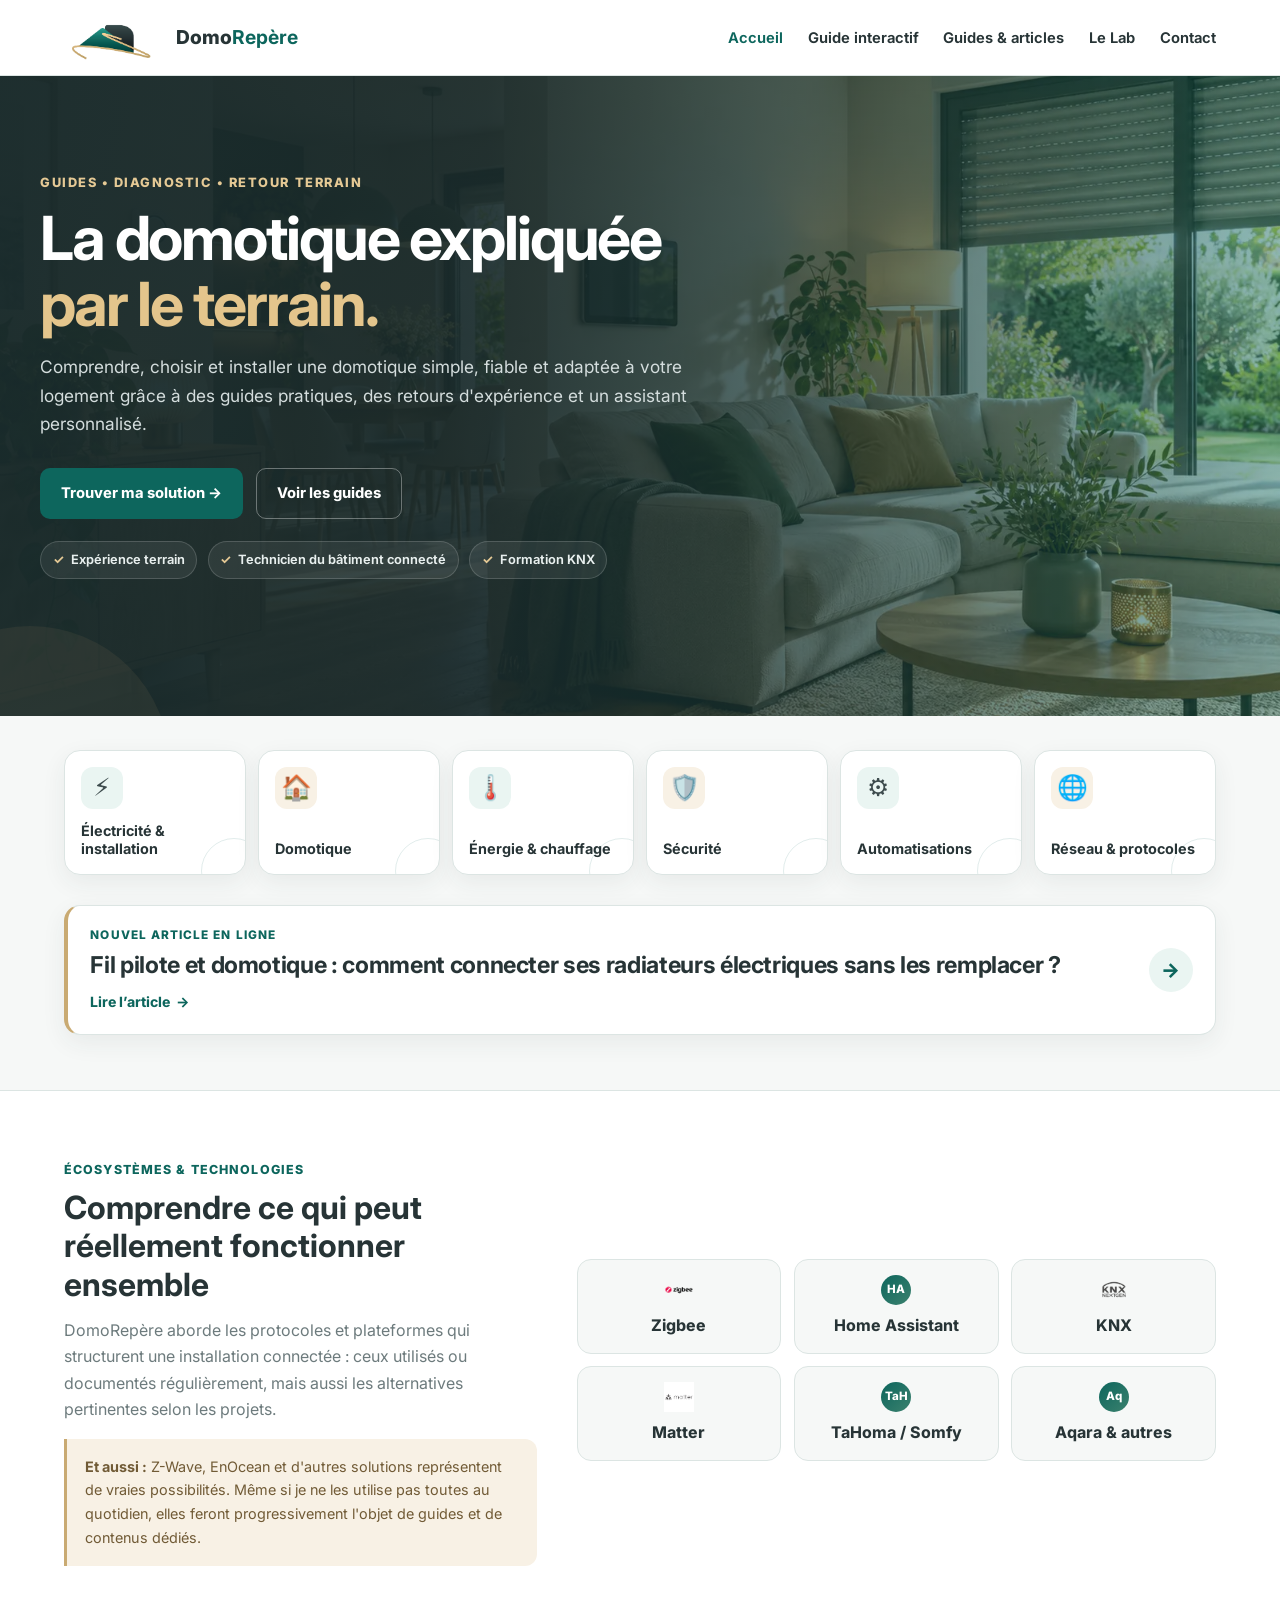
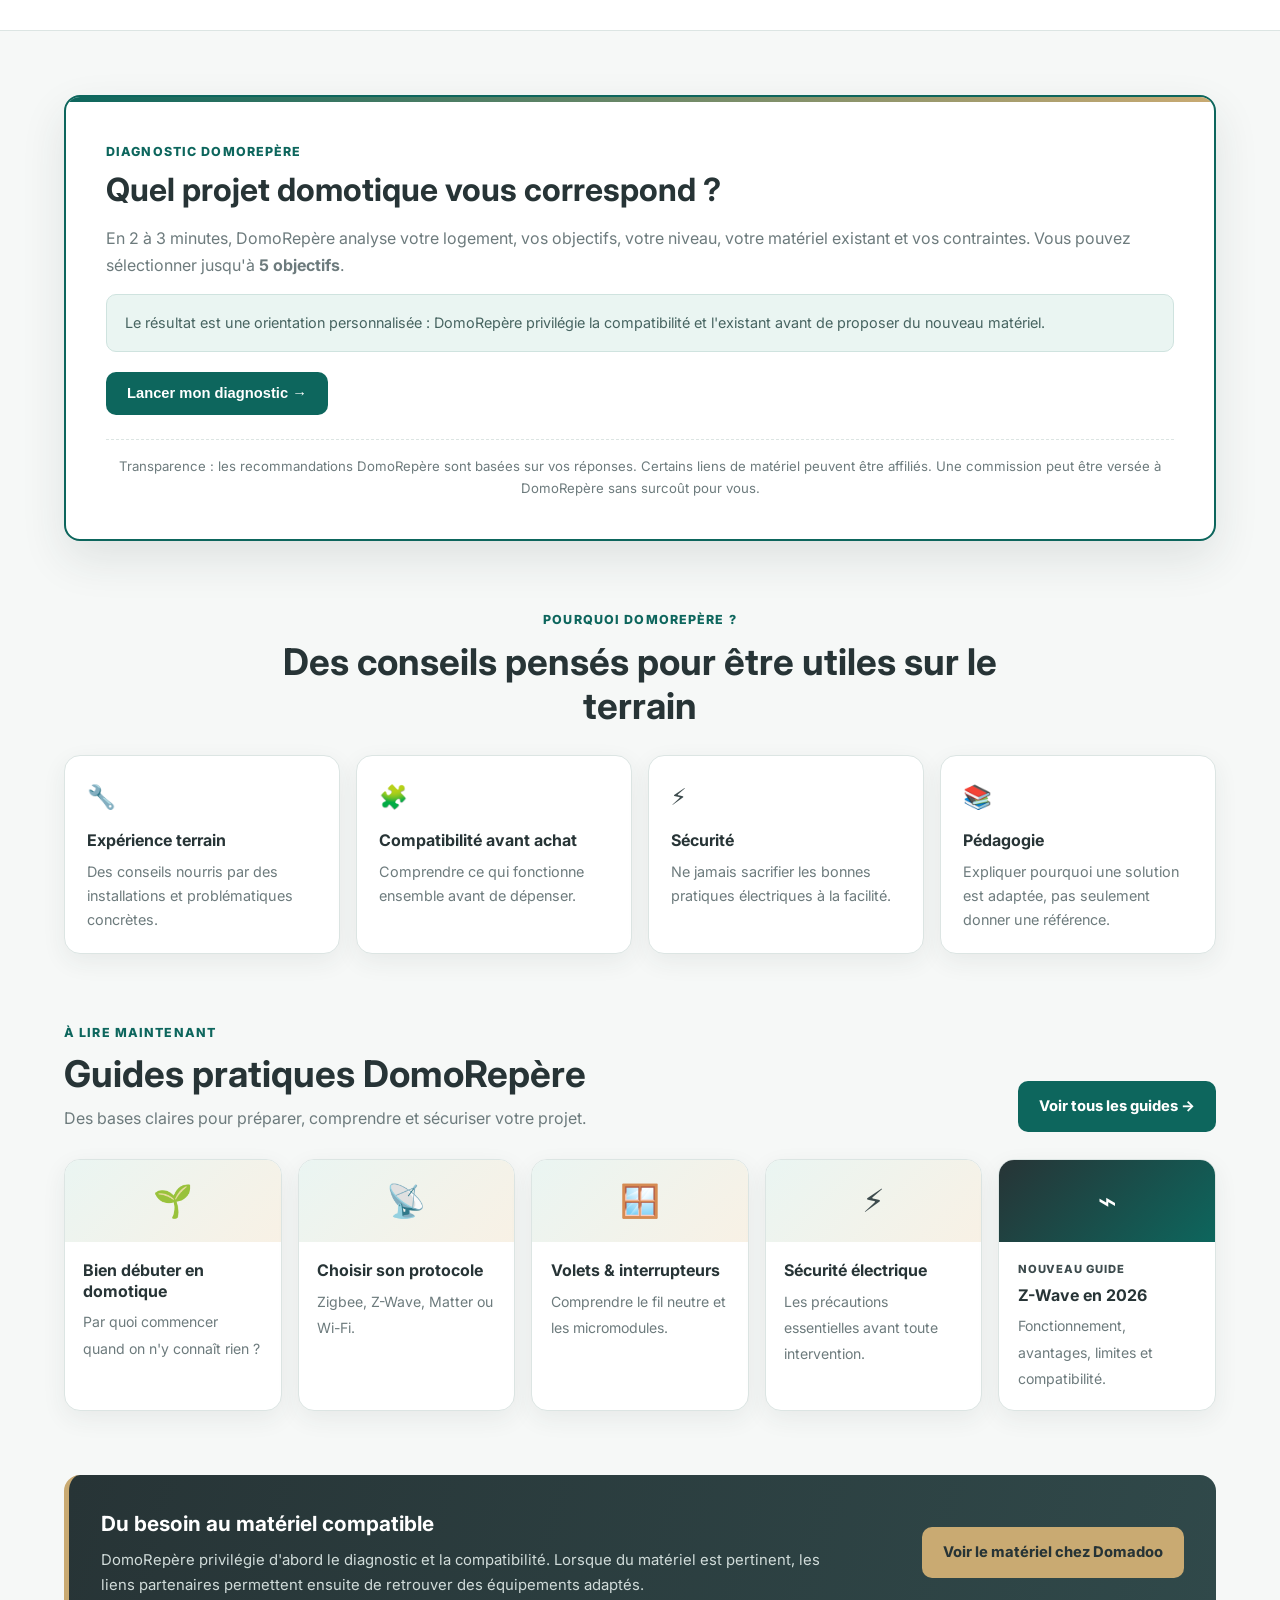
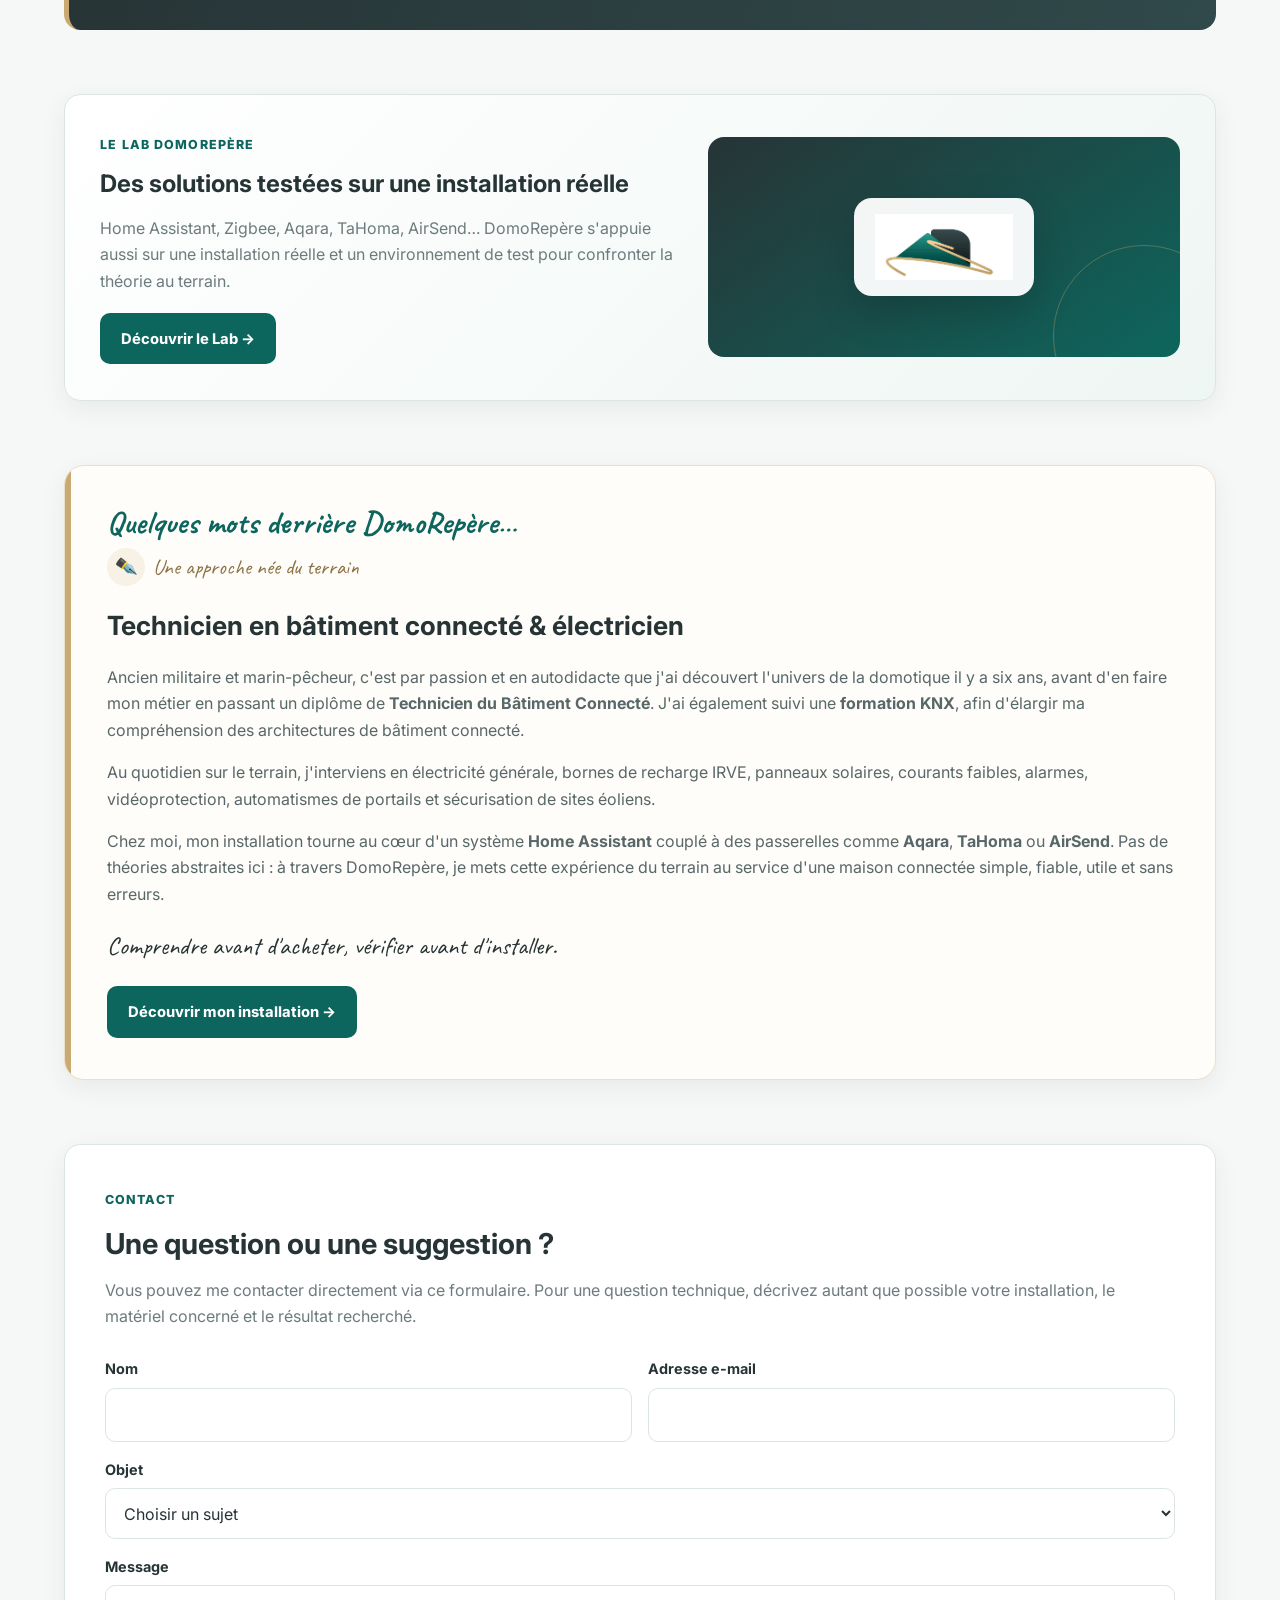
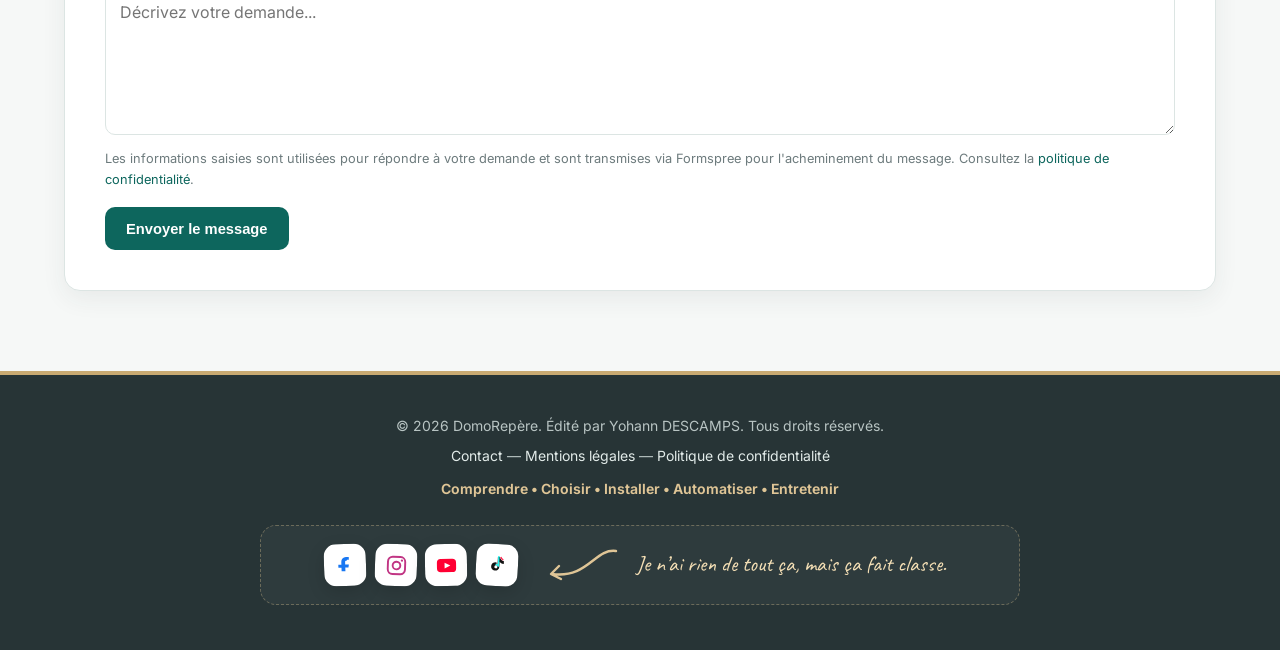
==== commit a1e97ced: "Nettoie les variables de thème héritées — index.html" ====
--- a/index.html
+++ b/index.html
@@ -13,23 +13,8 @@
 
 <style>
     :root{
-  /* Ponts temporaires requis par home-v2.css. */
-  --primary:var(--brand-primary);
-  --primary-soft:var(--color-surface-soft);
-  --secondary:var(--color-text-strong);
-  --accent:var(--brand-accent);
-  --bg-light:var(--color-page);
-  --card-bg:var(--color-surface);
-  --text-dark:var(--color-text-strong);
-  --border-color:var(--color-border);
-  --radius:var(--radius-md);
-  --shadow:var(--shadow-card);
-  --shadow-lg:var(--shadow-elevated);
-
-  /* Teintes spécifiques à l'accueil, sans équivalent exact dans theme.css. */
+  /* Teinte spécifique à l'accueil, sans équivalent exact dans theme.css. */
   --primary-mid:#3b816e;
-  --secondary-soft:#344547;
-  --danger:#b83b3b
 }
 
     * { box-sizing: border-box; margin: 0; padding: 0; }
@@ -310,8 +295,8 @@
 <div class="container tech-layout">
 <div>
 <span class="section-kicker">Écosystèmes &amp; technologies</span>
-<h2 style="color:var(--secondary);font-size:2rem;line-height:1.2;margin-bottom:.8rem;">Comprendre ce qui peut réellement fonctionner ensemble</h2>
-<p style="color:var(--text-muted);">DomoRepère aborde les protocoles et plateformes qui structurent une installation connectée : ceux utilisés ou documentés régulièrement, mais aussi les alternatives pertinentes selon les projets.</p>
+<h2 style="color:var(--color-text-strong);font-size:2rem;line-height:1.2;margin-bottom:.8rem;">Comprendre ce qui peut réellement fonctionner ensemble</h2>
+<p style="color:var(--color-text-muted);">DomoRepère aborde les protocoles et plateformes qui structurent une installation connectée : ceux utilisés ou documentés régulièrement, mais aussi les alternatives pertinentes selon les projets.</p>
 <div class="tech-more"><strong>Et aussi :</strong> Z-Wave, EnOcean et d'autres solutions représentent de vraies possibilités. Même si je ne les utilise pas toutes au quotidien, elles feront progressivement l'objet de guides et de contenus dédiés.</div>
 </div>
 <div aria-label="Technologies abordées par DomoRepère" class="tech-cloud">
@@ -328,8 +313,8 @@
 <section class="quiz-card" id="quiz">
 <div id="quiz-intro">
 <span class="section-kicker">Diagnostic DomoRepère</span>
-<h2 style="color:var(--secondary);font-size:2rem;line-height:1.2;">Quel projet domotique vous correspond ?</h2>
-<p style="margin:1rem 0;color:var(--text-muted);">En 2 à 3 minutes, DomoRepère analyse votre logement, vos objectifs, votre niveau, votre matériel existant et vos contraintes. Vous pouvez sélectionner jusqu'à <strong>5 objectifs</strong>.</p>
+<h2 style="color:var(--color-text-strong);font-size:2rem;line-height:1.2;">Quel projet domotique vous correspond ?</h2>
+<p style="margin:1rem 0;color:var(--color-text-muted);">En 2 à 3 minutes, DomoRepère analyse votre logement, vos objectifs, votre niveau, votre matériel existant et vos contraintes. Vous pouvez sélectionner jusqu'à <strong>5 objectifs</strong>.</p>
 <div class="quiz-notice">Le résultat est une orientation personnalisée : DomoRepère privilégie la compatibilité et l'existant avant de proposer du nouveau matériel.</div>
 <button class="btn btn-primary" onclick="startQuiz()" style="margin-top:1.25rem">Lancer mon diagnostic →</button>
 </div>
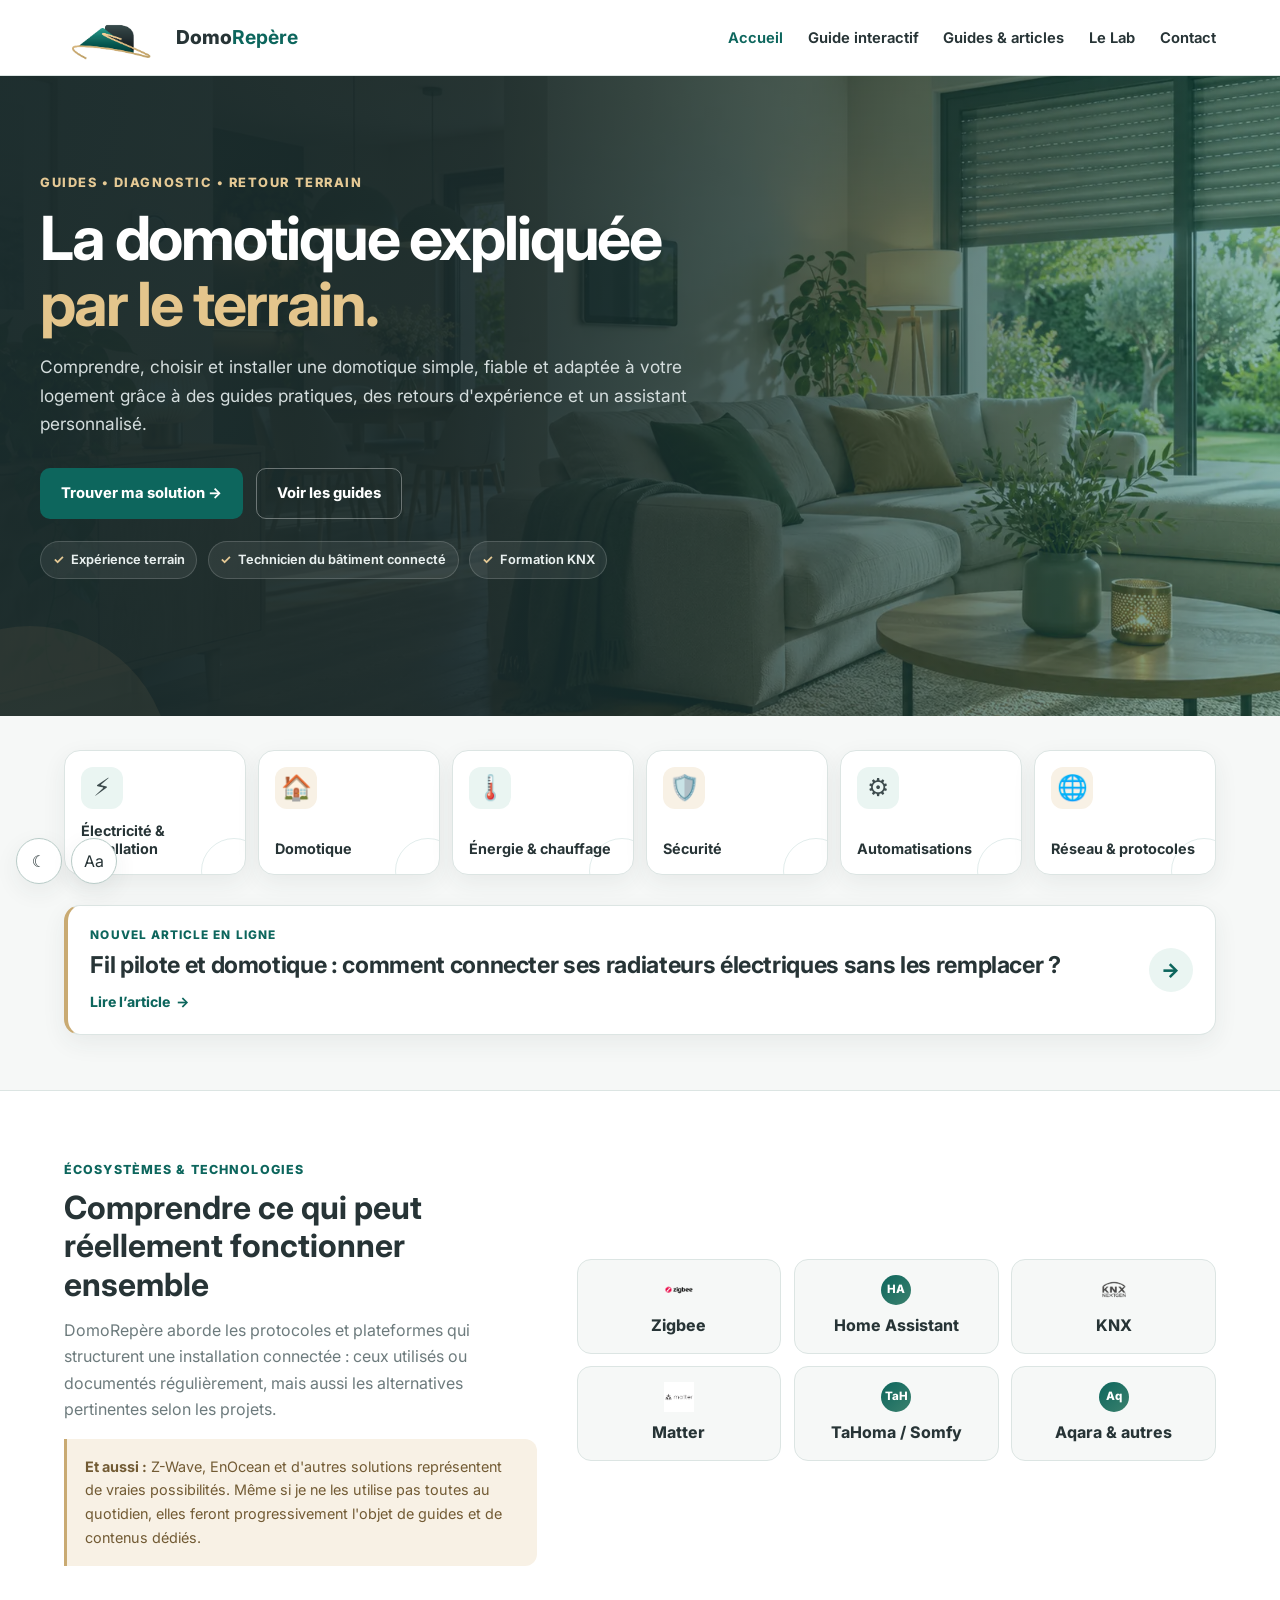
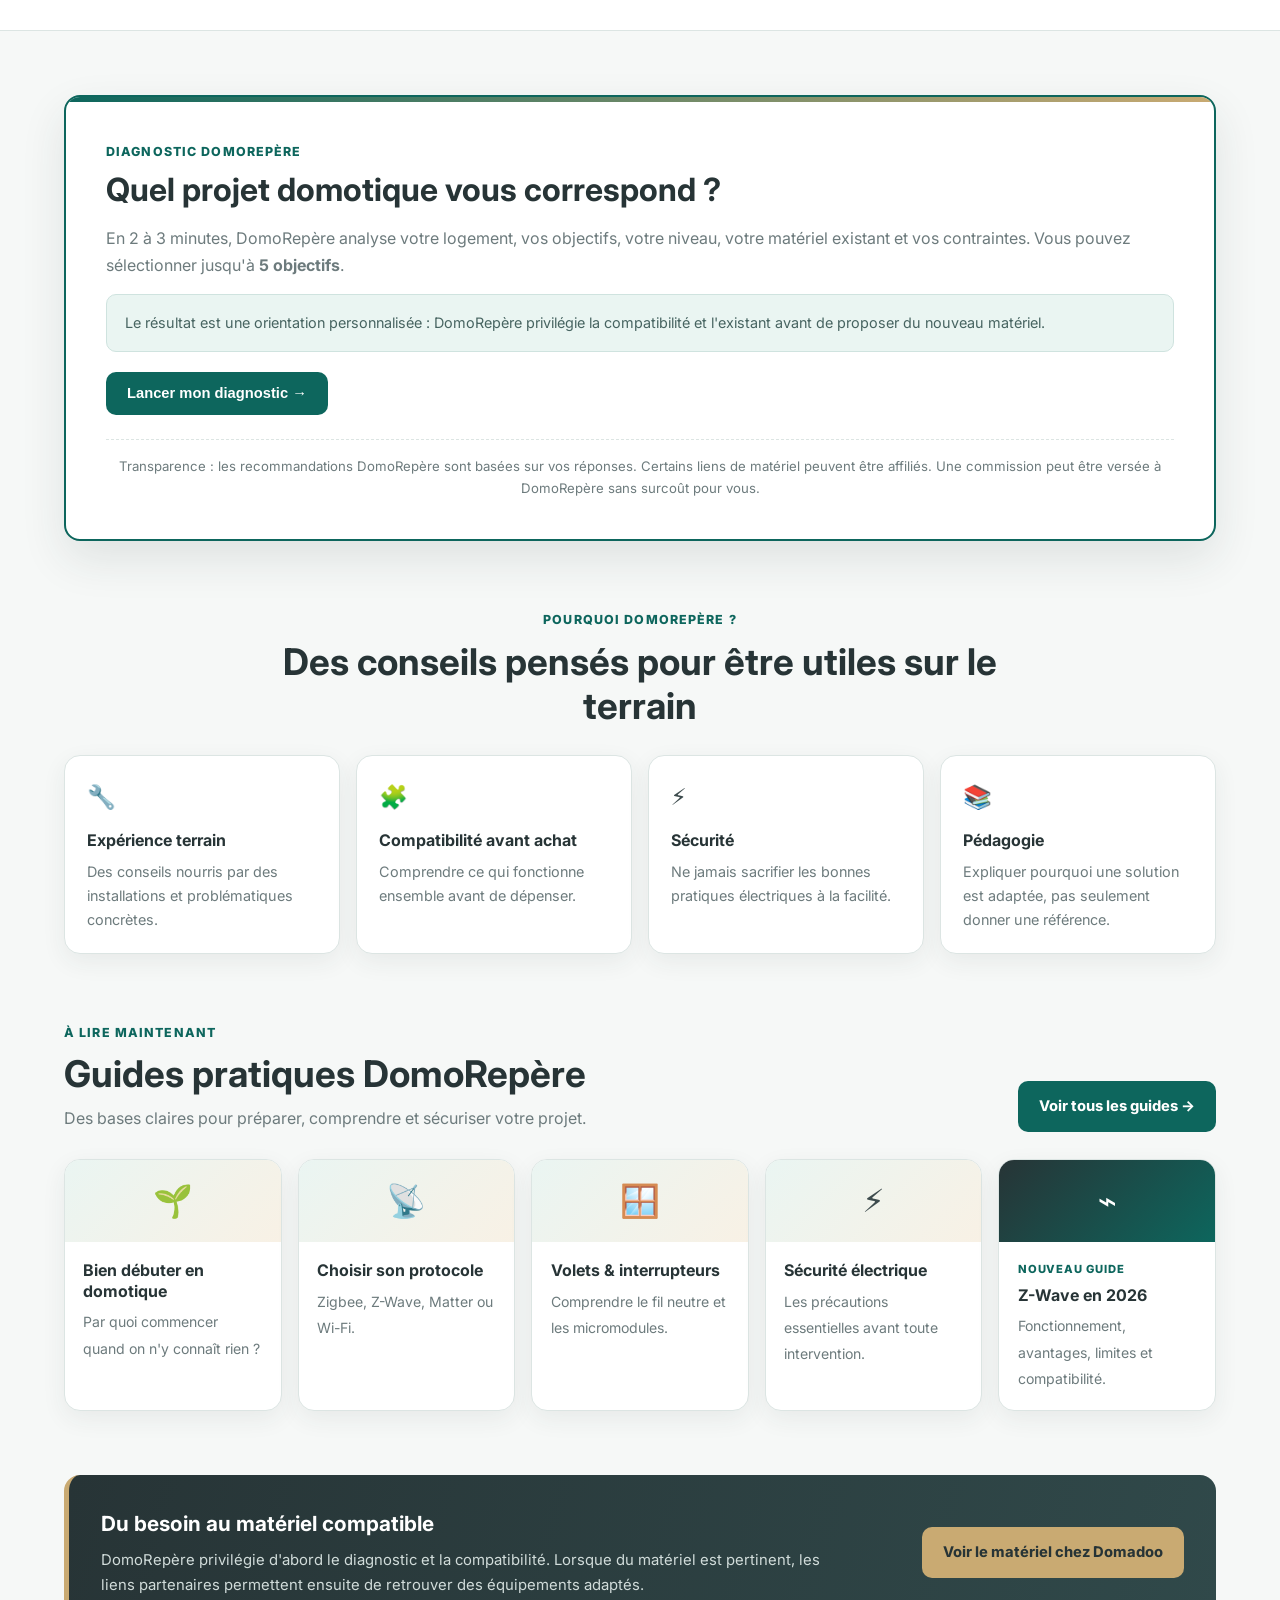
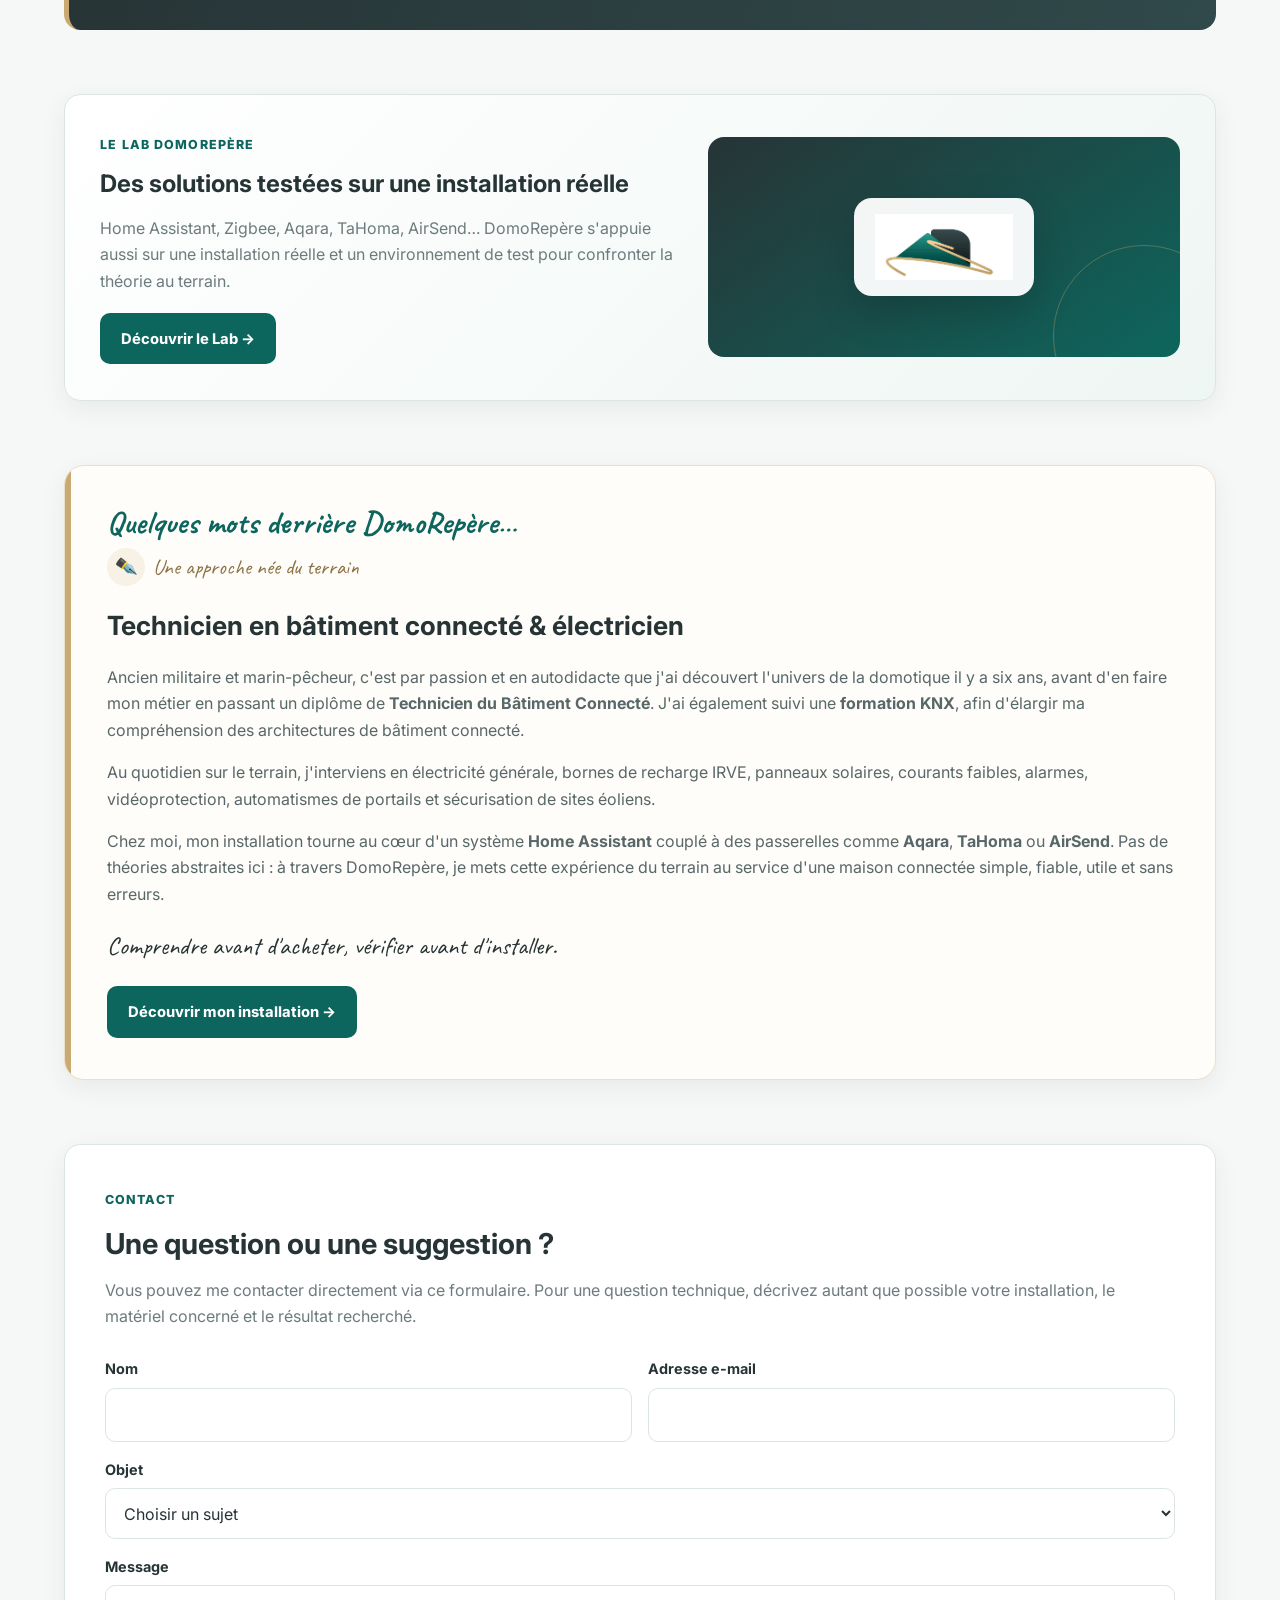
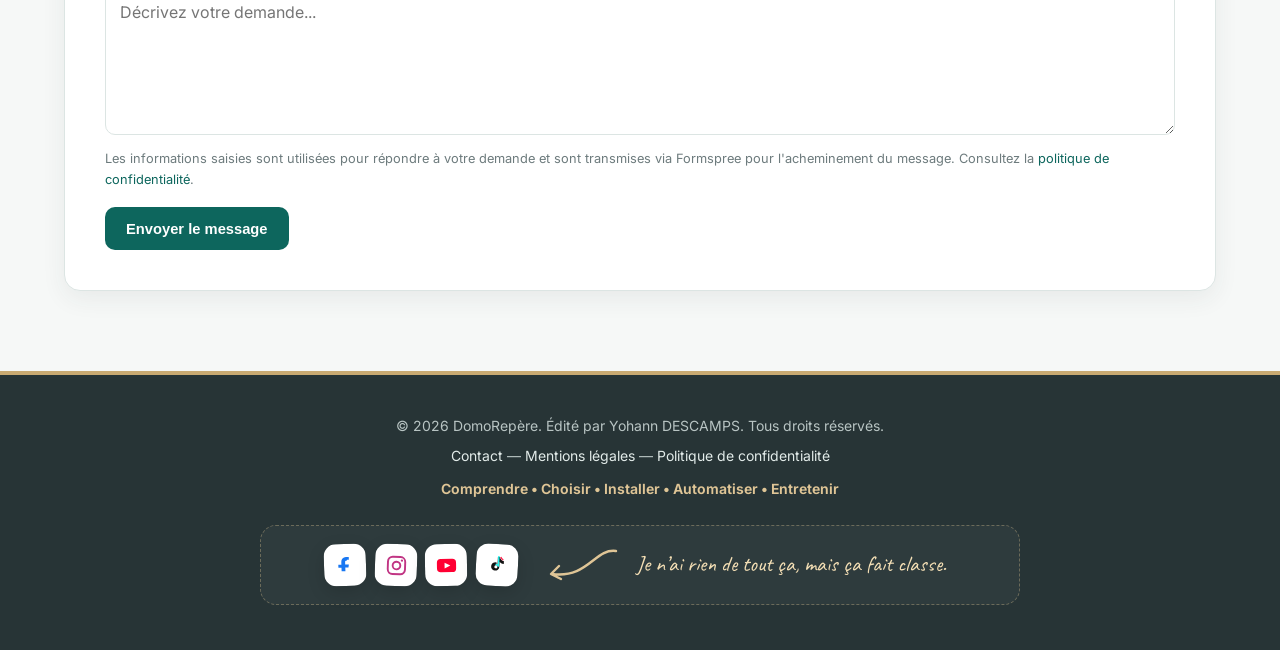
==== commit b67b37fb: "Active le thème et l’accessibilité — index.html" ====
--- a/index.html
+++ b/index.html
@@ -9,6 +9,7 @@
 <link href="https://fonts.googleapis.com" rel="preconnect"/>
 <link crossorigin="" href="https://fonts.gstatic.com" rel="preconnect"/>
 <link href="https://fonts.googleapis.com/css2?family=Caveat:wght@500;600;700&amp;family=Inter:wght@400;500;600;700;800&amp;display=swap" rel="stylesheet"/>
+<script src="assets/js/site-preferences.js"></script>
 <link rel="stylesheet" href="assets/css/theme.css">
 
 <style>
@@ -33,7 +34,7 @@
     nav a { color:var(--color-text-strong); font-weight:650; font-size:.92rem; }
     nav a:hover, nav a.active { color:var(--brand-primary); }
 
-    .hero { position:relative; overflow:hidden; background:linear-gradient(132deg,var(--color-text-strong) 0%,#1f3434 48%,var(--brand-primary) 120%); color:var(--color-text-inverse); padding:5.6rem 1.5rem 5rem; }
+    .hero { position:relative; overflow:hidden; background:linear-gradient(132deg,var(--color-hero-start) 0%,var(--color-hero-mid) 48%,var(--color-hero-end) 120%); color:var(--color-text-inverse); padding:5.6rem 1.5rem 5rem; }
     .hero::before { content:""; position:absolute; width:420px; height:420px; border-radius:50%; border:1px solid rgba(201,170,114,.28); right:-160px; top:-220px; }
     .hero::after { content:""; position:absolute; width:280px; height:280px; border-radius:50%; background:rgba(201,170,114,.08); left:-110px; bottom:-190px; }
     .hero-content { position:relative; z-index:1; max-width:900px; margin:0 auto; text-align:center; }
@@ -57,9 +58,9 @@
     .btn-primary:hover { background:var(--brand-primary-hover); color:var(--color-text-inverse); transform:translateY(-1px); }
     .btn-outline { background:transparent; color:var(--color-text-inverse); border-color:rgba(255,255,255,.35); }
     .btn-outline:hover { background:rgba(255,255,255,.1); color:var(--color-text-inverse); }
-    .btn-secondary { background:#e8eeec; color:var(--color-text-strong); }
-    .btn-affiliate { background:var(--brand-accent); color:var(--color-text-strong); }
-    .btn-affiliate:hover { background:var(--brand-accent-hover); color:var(--color-text-inverse); }
+    .btn-secondary { background:var(--color-surface-soft); color:var(--color-text-strong); }
+    .btn-affiliate { background:var(--brand-accent); color:var(--color-on-accent); }
+    .btn-affiliate:hover { background:var(--brand-accent-hover); color:var(--color-on-accent); }
 
     /* UNIVERS */
     .universes { margin-top:-1.9rem; position:relative; z-index:3; }
@@ -76,7 +77,7 @@
     .tech-badge { min-height:92px; border:1px solid var(--color-border); background:var(--color-page); border-radius:14px; padding:.9rem; display:flex; flex-direction:column; align-items:center; justify-content:center; gap:.45rem; font-weight:750; color:var(--color-text-strong); text-align:center; }
     .tech-badge img { width:30px; height:30px; object-fit:contain; }
     .tech-badge .tech-dot { width:30px; height:30px; border-radius:50%; background:linear-gradient(135deg,var(--brand-primary),var(--primary-mid)); color:var(--color-text-inverse); display:grid; place-items:center; font-size:.72rem; font-weight:800; }
-    .tech-more { margin-top:1rem; padding:1rem 1.1rem; border-left:3px solid var(--brand-accent); background:var(--color-surface-accent); border-radius:0 12px 12px 0; color:#715b36; font-size:.9rem; }
+    .tech-more { margin-top:1rem; padding:1rem 1.1rem; border-left:3px solid var(--brand-accent); background:var(--color-surface-accent); border-radius:0 12px 12px 0; color:var(--color-accent-text); font-size:.9rem; }
 
     /* QUIZ */
     .quiz-card { background:var(--color-surface); border-radius:var(--radius-md); border:2px solid var(--brand-primary); padding:2.5rem; box-shadow:var(--shadow-elevated); margin-bottom:4rem; position:relative; overflow:hidden; }
@@ -95,10 +96,10 @@
     .option-btn.selected { border-color:var(--brand-primary); background:var(--color-surface-soft); }
     .option-btn:disabled { opacity:.55; cursor:not-allowed; transform:none; }
     .quiz-actions { margin-top:1.5rem; display:flex; justify-content:space-between; gap:1rem; flex-wrap:wrap; }
-    .quiz-notice { margin-top:1rem; padding:1rem 1.1rem; border-radius:10px; background:var(--color-surface-soft); border:1px solid #cfe3df; color:#476461; font-size:.9rem; }
-    .quiz-notice.warning { background:#fffbeb; border-color:#fde68a; color:#92400e; }
-    .quiz-notice.safety { background:#fef2f2; border-color:#fecaca; color:#991b1b; }
-    .result-hero { background:linear-gradient(135deg,var(--color-text-strong),var(--brand-primary)); color:white; padding:1.6rem; border-radius:var(--radius-md); margin-bottom:1.25rem; }
+    .quiz-notice { margin-top:1rem; padding:1rem 1.1rem; border-radius:10px; background:var(--color-surface-soft); border:1px solid var(--color-note-border); color:var(--color-note-text); font-size:.9rem; }
+    .quiz-notice.warning { background:var(--color-warning-panel-bg); border-color:var(--color-warning-panel-border); color:var(--color-warning-panel-text); }
+    .quiz-notice.safety { background:var(--color-danger-panel-bg); border-color:var(--color-danger-panel-border); color:var(--color-danger-panel-text); }
+    .result-hero { background:linear-gradient(135deg,var(--color-surface-inverse),var(--brand-primary)); color:var(--color-text-inverse); padding:1.6rem; border-radius:var(--radius-md); margin-bottom:1.25rem; }
     .result-hero h3 { font-size:1.55rem; margin-bottom:.55rem; }
     .result-meta { display:flex; gap:.55rem; flex-wrap:wrap; margin-top:1rem; }
     .result-pill { background:rgba(255,255,255,.1); border:1px solid rgba(255,255,255,.18); border-radius:999px; padding:.4rem .7rem; font-size:.82rem; }
@@ -109,7 +110,7 @@
     .result-card ul,.result-card ol { padding-left:1.2rem; }
     .result-card li { margin-bottom:.45rem; }
     .score-box { display:flex; align-items:center; gap:1rem; flex-wrap:wrap; }
-    .score-number { min-width:82px; height:82px; border:7px solid var(--brand-primary); border-radius:50%; display:flex; align-items:center; justify-content:center; font-weight:800; font-size:1.25rem; color:var(--brand-primary); background:white; }
+    .score-number { min-width:82px; height:82px; border:7px solid var(--brand-primary); border-radius:50%; display:flex; align-items:center; justify-content:center; font-weight:800; font-size:1.25rem; color:var(--brand-primary); background:var(--color-surface); }
     .project-tags { display:flex; flex-wrap:wrap; gap:.5rem; margin-top:.75rem; }
     .project-tag { background:var(--color-surface-soft); color:var(--brand-primary); border-radius:999px; padding:.4rem .7rem; font-weight:700; font-size:.82rem; }
     .project-tag.priority { background:var(--color-surface-accent); color:#755d31; }
@@ -139,12 +140,12 @@
     .article-content span { color:var(--color-text-muted); font-size:.88rem; }
 
     /* PARTENAIRE */
-    .partner-box { background:linear-gradient(105deg,var(--color-text-strong),#30494a); color:var(--color-text-inverse); padding:2rem; border-radius:var(--radius-md); display:flex; justify-content:space-between; align-items:center; flex-wrap:wrap; gap:1.5rem; margin:4rem 0; border-left:5px solid var(--brand-accent); }
+    .partner-box { background:linear-gradient(105deg,var(--color-surface-inverse),#30494a); color:var(--color-text-inverse); padding:2rem; border-radius:var(--radius-md); display:flex; justify-content:space-between; align-items:center; flex-wrap:wrap; gap:1.5rem; margin:4rem 0; border-left:5px solid var(--brand-accent); }
     .partner-box p { color:#d1dcda; font-size:.93rem; max-width:720px; }
 
     /* LAB */
-    .lab-card { background:linear-gradient(135deg,#fff 0%,#eef6f3 100%); border:1px solid var(--color-border); border-radius:var(--radius-md); padding:2.2rem; display:grid; grid-template-columns:1.1fr .9fr; align-items:center; gap:2rem; margin-bottom:4rem; box-shadow:var(--shadow-card); }
-    .lab-visual { min-height:220px; border-radius:16px; background:linear-gradient(145deg,var(--color-text-strong),var(--brand-primary)); display:flex; align-items:center; justify-content:center; padding:2rem; position:relative; overflow:hidden; }
+    .lab-card { background:linear-gradient(135deg,var(--color-surface) 0%,var(--color-lab-surface-end) 100%); border:1px solid var(--color-border); border-radius:var(--radius-md); padding:2.2rem; display:grid; grid-template-columns:1.1fr .9fr; align-items:center; gap:2rem; margin-bottom:4rem; box-shadow:var(--shadow-card); }
+    .lab-visual { min-height:220px; border-radius:16px; background:linear-gradient(145deg,var(--color-surface-inverse),var(--brand-primary)); display:flex; align-items:center; justify-content:center; padding:2rem; position:relative; overflow:hidden; }
     .lab-visual::after { content:""; width:180px; height:180px; position:absolute; border:1px solid rgba(201,170,114,.35); border-radius:50%; right:-55px; bottom:-70px; }
     .lab-visual img { width:180px; background:rgba(255,255,255,.95); padding:1rem 1.3rem; border-radius:18px; z-index:1; box-shadow:0 15px 40px rgba(0,0,0,.18); }
     .lab-card h2 { color:var(--color-text-strong); margin-bottom:.7rem; }
@@ -152,13 +153,13 @@
 
     /* PRÉSENTATION PERSONNELLE */
     .about-wrap { margin-bottom:4rem; }
-    .about-card { background:#fffdf9; border:1px solid #eadfc9; border-radius:20px; padding:2.6rem; box-shadow:var(--shadow-card); position:relative; overflow:hidden; }
+    .about-card { background:var(--color-warm-surface); border:1px solid var(--color-warm-border); border-radius:20px; padding:2.6rem; box-shadow:var(--shadow-card); position:relative; overflow:hidden; }
     .about-card::before { content:""; position:absolute; top:0; left:0; width:6px; height:100%; background:var(--brand-accent); }
     .handwritten { font-family:'Caveat',cursive; color:var(--brand-primary); font-size:2rem; font-weight:700; line-height:1; margin-bottom:.55rem; }
-    .pen-mark { display:inline-flex; align-items:center; gap:.55rem; color:#8b7145; font-family:'Caveat',cursive; font-size:1.35rem; margin-bottom:1.15rem; }
+    .pen-mark { display:inline-flex; align-items:center; gap:.55rem; color:var(--color-warm-accent); font-family:'Caveat',cursive; font-size:1.35rem; margin-bottom:1.15rem; }
     .pen-icon { width:38px; height:38px; border-radius:50%; background:var(--color-surface-accent); display:grid; place-items:center; font-family:'Inter'; font-size:1.1rem; transform:rotate(-8deg); }
     .about-card h2 { color:var(--color-text-strong); font-size:1.65rem; margin-bottom:1rem; }
-    .about-card p { color:#586769; margin-bottom:1rem; }
+    .about-card p { color:var(--color-warm-text); margin-bottom:1rem; }
     .about-signature { font-family:'Caveat',cursive; font-size:1.55rem; color:var(--color-text-strong); margin:1.2rem 0; }
 
     /* CONTACT */
@@ -175,7 +176,7 @@
     .form-group input:focus,.form-group select:focus,.form-group textarea:focus { border-color:var(--brand-primary); box-shadow:0 0 0 3px rgba(13,102,93,.11); }
     .form-help { color:var(--color-text-muted); font-size:.8rem; margin:.8rem 0 1.1rem; }
 
-    footer { background:var(--color-text-strong); color:var(--color-text-inverse-muted); padding:2.4rem 1.5rem; text-align:center; font-size:.875rem; border-top:4px solid var(--brand-accent); }
+    footer { background:var(--color-footer-bg); color:var(--color-text-inverse-muted); padding:2.4rem 1.5rem; text-align:center; font-size:.875rem; border-top:4px solid var(--brand-accent); }
     footer a { color:#e2ebe9; }
     footer a:hover { color:var(--color-text-inverse); }
     .footer-tagline { color:#dfc596; font-weight:650; margin-top:.65rem; }
--- a/assets/css/theme.css
+++ b/assets/css/theme.css
@@ -1,7 +1,6 @@
 /*
- * Socle du thème DomoRepère.
- * Ce fichier centralise uniquement les valeurs du thème clair actuel.
- * Il reste sans effet tant qu'il n'est pas chargé par les pages du site.
+ * Thème et préférences d’affichage DomoRepère.
+ * Les variables sémantiques pilotent le mode Jour/Nuit et les options d’accessibilité.
  */
 
 :root {
@@ -32,6 +31,30 @@
   --color-danger-soft: #fff4f1;
   --color-warning: #b56e22;
   --color-warning-soft: #fff6e9;
+
+  /* Couleurs de composants */
+  --color-on-accent: #273436;
+  --color-highlight-border: #cfe7e1;
+  --color-affiliate-border: #ead7b4;
+  --color-accent-text: #725b34;
+  --color-danger-border: #f2d7d0;
+  --color-danger-heading: #7f302b;
+  --color-note-surface: #fbfcfc;
+  --color-note-border: #cfe3df;
+  --color-note-text: #476461;
+  --color-warning-panel-bg: #fffbeb;
+  --color-warning-panel-border: #fde68a;
+  --color-warning-panel-text: #92400e;
+  --color-danger-panel-bg: #fef2f2;
+  --color-danger-panel-border: #fecaca;
+  --color-danger-panel-text: #991b1b;
+  --color-warm-surface: #fffdf9;
+  --color-warm-border: #eadfc9;
+  --color-warm-text: #586769;
+  --color-warm-accent: #8b7145;
+  --color-lab-surface-end: #eef6f3;
+  --color-footer-link: #e2ebe9;
+  --color-footer-tagline: #dfc596;
 
   /* Liens et focus */
   --color-link: #0d665d;
@@ -76,3 +99,617 @@
   --motion-normal: 0.2s;
   --motion-easing: ease;
 }
+
+
+/* ─────────────────────────────────────────────────────────────
+   Thèmes
+   ───────────────────────────────────────────────────────────── */
+
+html {
+  font-size: var(--font-size-root);
+  color-scheme: light;
+}
+
+:root[data-theme="dark"] {
+  color-scheme: dark;
+
+  --brand-primary: #1f7f74;
+  --brand-primary-hover: #17685f;
+  --brand-accent: #d9bd83;
+  --brand-accent-hover: #e4ca94;
+
+  --color-page: #0f1516;
+  --color-surface: #182022;
+  --color-surface-soft: #1b302e;
+  --color-surface-accent: #2b261e;
+  --color-surface-inverse: #0c2625;
+
+  --color-text: #dce7e5;
+  --color-text-strong: #f4f7f6;
+  --color-text-muted: #acb9b7;
+  --color-text-inverse: #ffffff;
+  --color-text-inverse-muted: #c7d2d0;
+
+  --color-border: #314042;
+  --color-border-strong: #506463;
+  --color-danger: #f19a90;
+  --color-danger-soft: #321d1d;
+  --color-warning: #e2b36f;
+  --color-warning-soft: #332819;
+
+  --color-on-accent: #273436;
+  --color-highlight-border: #3d5d59;
+  --color-affiliate-border: #6e5934;
+  --color-accent-text: #e8cf9a;
+  --color-danger-border: #71423d;
+  --color-danger-heading: #ffaaa1;
+  --color-note-surface: #182526;
+  --color-note-border: #3b5b57;
+  --color-note-text: #c4d4d2;
+  --color-warning-panel-bg: #312817;
+  --color-warning-panel-border: #806633;
+  --color-warning-panel-text: #ffd99a;
+  --color-danger-panel-bg: #351b1e;
+  --color-danger-panel-border: #7f4249;
+  --color-danger-panel-text: #ffb6bc;
+  --color-warm-surface: #2b241b;
+  --color-warm-border: #5b4b36;
+  --color-warm-text: #d8cdbb;
+  --color-warm-accent: #e3c991;
+  --color-lab-surface-end: #18302d;
+  --color-footer-link: #d7e3e1;
+  --color-footer-tagline: #e5cc98;
+
+  --color-link: #7fd3c8;
+  --color-link-hover: #a7e5dd;
+  --color-focus: #f2cf7a;
+
+  --color-header-bg: rgba(15, 21, 22, 0.96);
+  --color-footer-bg: #090f10;
+  --color-hero-start: #182426;
+  --color-hero-mid: #123f3c;
+  --color-hero-end: #0d665d;
+  --color-field-bg: #151e20;
+
+  --shadow-card: 0 8px 24px rgba(0, 0, 0, 0.24);
+  --shadow-elevated: 0 18px 45px rgba(0, 0, 0, 0.34);
+}
+
+/* Repli sans JavaScript : suit le thème système. */
+@media (prefers-color-scheme: dark) {
+  :root:not([data-theme]) {
+    color-scheme: dark;
+
+    --brand-primary: #1f7f74;
+    --brand-primary-hover: #17685f;
+    --brand-accent: #d9bd83;
+    --brand-accent-hover: #e4ca94;
+
+    --color-page: #0f1516;
+    --color-surface: #182022;
+    --color-surface-soft: #1b302e;
+    --color-surface-accent: #2b261e;
+    --color-surface-inverse: #0c2625;
+
+    --color-text: #dce7e5;
+    --color-text-strong: #f4f7f6;
+    --color-text-muted: #acb9b7;
+    --color-text-inverse: #ffffff;
+    --color-text-inverse-muted: #c7d2d0;
+
+    --color-border: #314042;
+    --color-border-strong: #506463;
+    --color-danger: #f19a90;
+    --color-danger-soft: #321d1d;
+    --color-warning: #e2b36f;
+    --color-warning-soft: #332819;
+
+    --color-link: #7fd3c8;
+    --color-link-hover: #a7e5dd;
+    --color-focus: #f2cf7a;
+
+    --color-header-bg: rgba(15, 21, 22, 0.96);
+    --color-footer-bg: #090f10;
+    --color-hero-start: #182426;
+    --color-hero-mid: #123f3c;
+    --color-hero-end: #0d665d;
+    --color-field-bg: #151e20;
+
+    --shadow-card: 0 8px 24px rgba(0, 0, 0, 0.24);
+    --shadow-elevated: 0 18px 45px rgba(0, 0, 0, 0.34);
+  }
+}
+
+/* Les couleurs codées historiquement dans certains gabarits passent par
+   les variables sémantiques dès que le système de préférences est actif. */
+html[data-theme] body {
+  background-color: var(--color-page);
+  color: var(--color-text);
+}
+
+html[data-theme="dark"] a {
+  color: var(--color-link);
+}
+
+html[data-theme="dark"] a:hover {
+  color: var(--color-link-hover);
+}
+
+html[data-theme="dark"] nav a {
+  color: var(--color-text-strong);
+}
+
+html[data-theme="dark"] nav a:hover,
+html[data-theme="dark"] nav a.active,
+html[data-theme="dark"] .section-kicker,
+html[data-theme="dark"] .section-head .kicker,
+html[data-theme="dark"] .side-kicker,
+html[data-theme="dark"] .latest-article-kicker,
+html[data-theme="dark"] .article-content small,
+html[data-theme="dark"] .next-card span,
+html[data-theme="dark"] .field-note strong,
+html[data-theme="dark"] .result-status,
+html[data-theme="dark"] .project-tag {
+  color: var(--color-link);
+}
+
+html[data-theme="dark"] .toc-nav a:hover,
+html[data-theme="dark"] .toc-nav a[aria-current="true"] {
+  color: var(--color-link-hover);
+}
+
+html[data-theme="dark"] .toc-nav a::before {
+  color: var(--color-link);
+}
+
+html[data-theme] .highlight-box,
+html[data-theme] .highlight,
+html[data-theme] .callout {
+  border-color: var(--color-highlight-border) !important;
+}
+
+html[data-theme="dark"] .highlight-box {
+  background: linear-gradient(120deg, var(--color-surface-soft), var(--color-surface)) !important;
+}
+
+html[data-theme] .affiliate-box,
+html[data-theme] .safety {
+  border-color: var(--color-affiliate-border) !important;
+}
+
+html[data-theme] .affiliate-box-title,
+html[data-theme] .safety strong,
+html[data-theme] .safety p,
+html[data-theme] .project-tag.priority,
+html[data-theme] .tech-more {
+  color: var(--color-accent-text) !important;
+}
+
+html[data-theme] .alert-danger {
+  border-color: var(--color-danger-border);
+}
+
+html[data-theme] .alert-danger h4 {
+  color: var(--color-danger-heading);
+}
+
+html[data-theme] .field-note {
+  background: var(--color-note-surface) !important;
+  border-color: var(--color-border-strong) !important;
+  color: var(--color-text) !important;
+}
+
+html[data-theme] .quiz-notice {
+  border-color: var(--color-note-border);
+  color: var(--color-note-text);
+}
+
+html[data-theme] .quiz-notice.warning {
+  background: var(--color-warning-panel-bg);
+  border-color: var(--color-warning-panel-border);
+  color: var(--color-warning-panel-text);
+}
+
+html[data-theme] .quiz-notice.safety {
+  background: var(--color-danger-panel-bg);
+  border-color: var(--color-danger-panel-border);
+  color: var(--color-danger-panel-text);
+}
+
+html[data-theme] .about-card {
+  background: var(--color-warm-surface);
+  border-color: var(--color-warm-border);
+}
+
+html[data-theme] .about-card p {
+  color: var(--color-warm-text);
+}
+
+html[data-theme] .pen-mark {
+  color: var(--color-warm-accent);
+}
+
+html[data-theme="dark"] .lab-card {
+  background: linear-gradient(135deg, var(--color-surface) 0%, var(--color-lab-surface-end) 100%);
+}
+
+html[data-theme] .score-number {
+  background: var(--color-surface);
+}
+
+html[data-theme] .btn-affiliate,
+html[data-theme] .btn-affiliate:hover {
+  color: var(--color-on-accent);
+}
+
+html[data-theme="dark"] .btn-secondary {
+  background: var(--color-surface-soft);
+  color: var(--color-text-strong);
+}
+
+html[data-theme] footer a {
+  color: var(--color-footer-link);
+}
+
+html[data-theme] .footer-tagline {
+  color: var(--color-footer-tagline);
+}
+
+html[data-theme="dark"] .hero-mark,
+html[data-theme="dark"] .lab-visual img {
+  background: rgba(255, 255, 255, 0.96);
+}
+
+/* ─────────────────────────────────────────────────────────────
+   Préférences d’accessibilité
+   ───────────────────────────────────────────────────────────── */
+
+:root[data-text-size="large"] {
+  --font-size-root: 112.5%;
+}
+
+:root[data-spacing="comfortable"] {
+  --line-height-body: 1.85;
+  --paragraph-gap: 1.3rem;
+  --list-item-gap: 0.75rem;
+  --section-space: 4.5rem;
+  --card-padding: 1.5rem;
+}
+
+html[data-spacing="comfortable"] body {
+  line-height: var(--line-height-body) !important;
+}
+
+html[data-spacing="comfortable"] main p {
+  line-height: 1.85;
+  margin-bottom: var(--paragraph-gap);
+}
+
+html[data-spacing="comfortable"] main li {
+  line-height: 1.75;
+  margin-bottom: var(--list-item-gap);
+}
+
+:root[data-theme="light"][data-contrast="high"] {
+  --color-page: #ffffff;
+  --color-surface: #ffffff;
+  --color-surface-soft: #eef5f3;
+  --color-text: #172122;
+  --color-text-strong: #080d0e;
+  --color-text-muted: #344244;
+  --color-border: #849996;
+  --color-border-strong: #617773;
+  --color-link: #064f48;
+  --color-link-hover: #033b36;
+  --color-focus: #7a5900;
+}
+
+:root[data-theme="dark"][data-contrast="high"] {
+  --color-page: #000000;
+  --color-surface: #0a0d0e;
+  --color-surface-soft: #101b1a;
+  --color-surface-accent: #1d1912;
+  --color-text: #f7f7f7;
+  --color-text-strong: #ffffff;
+  --color-text-muted: #e0e7e6;
+  --color-border: #9fb3b0;
+  --color-border-strong: #c1d0ce;
+  --color-link: #b6fff6;
+  --color-link-hover: #ffffff;
+  --color-focus: #ffd76d;
+}
+
+html[data-contrast="high"] :focus-visible {
+  outline-width: 3px !important;
+  outline-color: var(--color-focus) !important;
+}
+
+html[data-links="visible"] main a:not(.btn):not(.option-btn):not(.article-card):not(.universe-card):not(.latest-article-card) {
+  text-decoration: underline !important;
+  text-decoration-thickness: 2px !important;
+  text-underline-offset: 0.18em;
+}
+
+html[data-motion="reduced"] {
+  scroll-behavior: auto !important;
+}
+
+html[data-motion="reduced"] *,
+html[data-motion="reduced"] *::before,
+html[data-motion="reduced"] *::after {
+  animation-duration: 0.01ms !important;
+  animation-iteration-count: 1 !important;
+  scroll-behavior: auto !important;
+  transition-duration: 0.01ms !important;
+}
+
+@media (prefers-reduced-motion: reduce) {
+  html {
+    scroll-behavior: auto !important;
+  }
+
+  *,
+  *::before,
+  *::after {
+    animation-duration: 0.01ms !important;
+    animation-iteration-count: 1 !important;
+    scroll-behavior: auto !important;
+    transition-duration: 0.01ms !important;
+  }
+}
+
+/* ─────────────────────────────────────────────────────────────
+   Commandes Jour/Nuit et panneau Accessibilité
+   ───────────────────────────────────────────────────────────── */
+
+.preferences-sr-only {
+  position: absolute !important;
+  width: 1px !important;
+  height: 1px !important;
+  padding: 0 !important;
+  margin: -1px !important;
+  overflow: hidden !important;
+  clip: rect(0, 0, 0, 0) !important;
+  white-space: nowrap !important;
+  border: 0 !important;
+}
+
+.site-preferences {
+  position: fixed;
+  left: max(1rem, env(safe-area-inset-left));
+  bottom: max(1rem, env(safe-area-inset-bottom));
+  z-index: 950;
+  font-family: var(--font-body);
+}
+
+.site-preferences-toolbar {
+  display: flex;
+  gap: 0.55rem;
+  align-items: center;
+}
+
+.site-preferences-toolbar button,
+.site-preferences-close,
+.site-preferences-reset {
+  min-width: var(--control-min-height);
+  min-height: var(--control-min-height);
+  border: 1px solid var(--color-border-strong);
+  background: var(--color-surface);
+  color: var(--color-text-strong);
+  box-shadow: var(--shadow-card);
+  font: inherit;
+  cursor: pointer;
+}
+
+.site-preferences-quick-theme,
+.site-preferences-open {
+  display: grid;
+  width: 46px;
+  height: 46px;
+  place-items: center;
+  padding: 0;
+  border-radius: 50%;
+  font-size: 1rem;
+  font-weight: 800;
+}
+
+.site-preferences-quick-theme:hover,
+.site-preferences-open:hover,
+.site-preferences-close:hover,
+.site-preferences-reset:hover {
+  border-color: var(--brand-primary);
+  color: var(--color-link);
+}
+
+.site-preferences-toolbar button:focus-visible,
+.site-preferences-panel button:focus-visible,
+.site-preferences-panel input:focus-visible {
+  outline: 3px solid var(--color-focus);
+  outline-offset: 3px;
+}
+
+.site-preferences-panel {
+  position: absolute;
+  left: 0;
+  bottom: calc(100% + 0.75rem);
+  width: min(370px, calc(100vw - 2rem));
+  max-height: min(76vh, 660px);
+  overflow: auto;
+  padding: 1.15rem;
+  border: 1px solid var(--color-border);
+  border-radius: var(--radius-md);
+  background: var(--color-surface);
+  color: var(--color-text);
+  box-shadow: var(--shadow-elevated);
+}
+
+.site-preferences-panel[hidden] {
+  display: none;
+}
+
+.site-preferences-panel__header {
+  display: flex;
+  gap: 1rem;
+  align-items: flex-start;
+  justify-content: space-between;
+  padding-bottom: 0.9rem;
+  border-bottom: 1px solid var(--color-border);
+}
+
+.site-preferences-panel__eyebrow {
+  margin: 0 0 0.2rem;
+  color: var(--color-link);
+  font-size: 0.72rem;
+  font-weight: 800;
+  letter-spacing: 0.09em;
+  text-transform: uppercase;
+}
+
+.site-preferences-panel h2 {
+  margin: 0;
+  color: var(--color-text-strong);
+  font-size: 1.12rem;
+  line-height: 1.25;
+}
+
+.site-preferences-close {
+  width: 42px;
+  height: 42px;
+  flex: 0 0 auto;
+  padding: 0;
+  border-radius: 50%;
+  box-shadow: none;
+  font-size: 1.45rem;
+  line-height: 1;
+}
+
+.site-preferences-fieldset {
+  margin: 1rem 0 0;
+  padding: 0;
+  border: 0;
+}
+
+.site-preferences-fieldset legend {
+  margin-bottom: 0.65rem;
+  color: var(--color-text-strong);
+  font-weight: 800;
+}
+
+.site-preferences-segmented {
+  display: grid;
+  grid-template-columns: repeat(3, 1fr);
+  gap: 0.45rem;
+}
+
+.site-preferences-segmented label {
+  display: flex;
+  gap: 0.4rem;
+  min-height: 42px;
+  align-items: center;
+  justify-content: center;
+  padding: 0.55rem 0.6rem;
+  border: 1px solid var(--color-border);
+  border-radius: var(--radius-sm);
+  background: var(--color-page);
+  color: var(--color-text-strong);
+  font-size: 0.86rem;
+  font-weight: 700;
+  cursor: pointer;
+}
+
+.site-preferences-segmented label:has(input:checked) {
+  border-color: var(--brand-primary);
+  background: var(--color-surface-soft);
+}
+
+.site-preferences-segmented input {
+  accent-color: var(--brand-primary);
+}
+
+.site-preferences-help {
+  margin: 0.55rem 0 0;
+  color: var(--color-text-muted);
+  font-size: 0.78rem;
+  line-height: 1.45;
+}
+
+.site-preferences-switch {
+  display: grid;
+  grid-template-columns: auto 1fr;
+  gap: 0.7rem;
+  align-items: start;
+  padding: 0.72rem 0;
+  border-top: 1px solid var(--color-border);
+  cursor: pointer;
+}
+
+.site-preferences-switch:first-of-type {
+  border-top: 0;
+}
+
+.site-preferences-switch input {
+  width: 1.1rem;
+  height: 1.1rem;
+  margin-top: 0.13rem;
+  accent-color: var(--brand-primary);
+}
+
+.site-preferences-switch strong,
+.site-preferences-switch small {
+  display: block;
+}
+
+.site-preferences-switch strong {
+  color: var(--color-text-strong);
+  font-size: 0.88rem;
+}
+
+.site-preferences-switch small {
+  margin-top: 0.12rem;
+  color: var(--color-text-muted);
+  font-size: 0.75rem;
+  line-height: 1.4;
+}
+
+.site-preferences-panel__footer {
+  display: flex;
+  gap: 0.75rem;
+  align-items: center;
+  justify-content: space-between;
+  margin-top: 0.8rem;
+  padding-top: 0.9rem;
+  border-top: 1px solid var(--color-border);
+}
+
+.site-preferences-reset {
+  min-height: 40px;
+  padding: 0.55rem 0.75rem;
+  border-radius: var(--radius-sm);
+  box-shadow: none;
+  font-size: 0.78rem;
+  font-weight: 750;
+}
+
+.site-preferences-status {
+  color: var(--color-text-muted);
+  font-size: 0.72rem;
+  text-align: right;
+}
+
+@media (max-width: 620px) {
+  .site-preferences {
+    left: max(0.75rem, env(safe-area-inset-left));
+    bottom: max(0.75rem, env(safe-area-inset-bottom));
+  }
+
+  .site-preferences-panel {
+    width: min(360px, calc(100vw - 1.5rem));
+    max-height: 72vh;
+  }
+
+  .site-preferences-quick-theme,
+  .site-preferences-open {
+    width: 44px;
+    height: 44px;
+  }
+}
--- a/assets/css/home-v2.css
+++ b/assets/css/home-v2.css
@@ -21,12 +21,12 @@
 .article-grid{grid-template-columns:repeat(auto-fit,minmax(210px,1fr))}
 .article-card{transition:transform .2s ease,border-color .2s ease,box-shadow .2s ease}
 .article-card:hover{transform:translateY(-4px);border-color:#bdd7d2;box-shadow:0 16px 36px rgba(39,52,54,.11);color:inherit}
-.article-card.featured .article-visual{background:linear-gradient(135deg,#273436,#0d665d);color:#fff}
-.article-content small{display:block;color:var(--primary);font-size:.7rem;font-weight:800;letter-spacing:.08em;text-transform:uppercase;margin-bottom:.4rem}
+.article-card.featured .article-visual{background:linear-gradient(135deg,var(--color-surface-inverse),var(--brand-primary));color:var(--color-text-inverse)}
+.article-content small{display:block;color:var(--brand-primary);font-size:.7rem;font-weight:800;letter-spacing:.08em;text-transform:uppercase;margin-bottom:.4rem}
 
 .social-wink{display:grid;grid-template-columns:auto 86px minmax(0,320px);justify-content:center;align-items:center;gap:.7rem 1rem;max-width:760px;margin:1.5rem auto .4rem;padding:1.15rem 1.25rem;border:1px dashed rgba(229,201,149,.34);border-radius:16px;background:rgba(255,255,255,.035)}
 .social-wink-icons{display:flex;gap:.55rem}
-.social-icon{width:42px;height:42px;display:grid;place-items:center;border:1px solid rgba(255,255,255,.18);border-radius:12px;background:#fff;color:var(--secondary);box-shadow:0 6px 18px rgba(0,0,0,.14);transform:rotate(-2deg)}
+.social-icon{width:42px;height:42px;display:grid;place-items:center;border:1px solid rgba(255,255,255,.18);border-radius:12px;background:var(--color-surface);color:var(--color-text-strong);box-shadow:0 6px 18px rgba(0,0,0,.14);transform:rotate(-2deg)}
 .social-icon:nth-child(2){transform:rotate(2deg)}
 .social-icon:nth-child(3){transform:rotate(-1deg)}
 .social-icon:nth-child(4){transform:rotate(3deg)}
@@ -42,8 +42,8 @@
   header nav{min-width:0;overflow-x:auto;scrollbar-width:none}
   header nav::-webkit-scrollbar{display:none}
   header nav ul{flex-wrap:nowrap;justify-content:flex-start;width:max-content;gap:.4rem}
-  header nav a{display:block;padding:.5rem .68rem;border-radius:999px;background:var(--bg-light);font-size:.78rem;white-space:nowrap}
-  header nav a.active{background:var(--primary-soft)}
+  header nav a{display:block;padding:.5rem .68rem;border-radius:999px;background:var(--color-page);font-size:.78rem;white-space:nowrap}
+  header nav a.active{background:var(--color-surface-soft)}
   .hero{min-height:0;padding:4rem 1rem 3.8rem}
   .hero::before{background:linear-gradient(180deg,rgba(24,43,43,.94) 0%,rgba(24,43,43,.88) 58%,rgba(13,82,75,.76) 100%)}
   .hero-content{text-align:center}
@@ -77,14 +77,14 @@
 
 /* Dernier contenu éditorial — alimenté par assets/data/articles.json. */
 .latest-article-wrap{max-width:1200px;margin:-2.1rem auto 3.4rem;padding:0 1.5rem}
-.latest-article-card{display:grid;grid-template-columns:minmax(0,1fr) auto;align-items:center;gap:1.25rem;padding:1.25rem 1.4rem;background:var(--color-surface,var(--card-bg,#fff));color:var(--color-text-strong,var(--text-dark,#273436));border:var(--border-width,1px) solid var(--color-border,var(--border-color,#dce5e3));border-left:4px solid var(--brand-accent,var(--accent,#c9aa72));border-radius:var(--radius-md,var(--radius,16px));box-shadow:var(--shadow-card,var(--shadow,0 8px 24px rgba(39,52,54,.07)));transition:transform var(--motion-normal,.2s) var(--motion-easing,ease),border-color var(--motion-normal,.2s) var(--motion-easing,ease),box-shadow var(--motion-normal,.2s) var(--motion-easing,ease)}
-.latest-article-card:hover{transform:translateY(-2px);color:var(--color-text-strong,var(--text-dark,#273436));border-color:var(--color-border-strong,#b8cbc7);box-shadow:var(--shadow-elevated,var(--shadow-lg,0 18px 45px rgba(39,52,54,.11)))}
-.latest-article-card:focus-visible{outline:3px solid var(--color-focus,var(--accent,#c9aa72));outline-offset:4px}
+.latest-article-card{display:grid;grid-template-columns:minmax(0,1fr) auto;align-items:center;gap:1.25rem;padding:1.25rem 1.4rem;background:var(--color-surface);color:var(--color-text-strong);border:var(--border-width,1px) solid var(--color-border);border-left:4px solid var(--brand-accent);border-radius:var(--radius-md);box-shadow:var(--shadow-card);transition:transform var(--motion-normal,.2s) var(--motion-easing,ease),border-color var(--motion-normal,.2s) var(--motion-easing,ease),box-shadow var(--motion-normal,.2s) var(--motion-easing,ease)}
+.latest-article-card:hover{transform:translateY(-2px);color:var(--color-text-strong);border-color:var(--color-border-strong);box-shadow:var(--shadow-elevated)}
+.latest-article-card:focus-visible{outline:3px solid var(--color-focus);outline-offset:4px}
 .latest-article-copy{min-width:0}
-.latest-article-kicker{display:block;margin-bottom:.35rem;color:var(--brand-primary,var(--primary,#0d665d));font-size:.74rem;font-weight:800;letter-spacing:.09em;text-transform:uppercase}
+.latest-article-kicker{display:block;margin-bottom:.35rem;color:var(--brand-primary);font-size:.74rem;font-weight:800;letter-spacing:.09em;text-transform:uppercase}
 .latest-article-card h2{margin:0;color:inherit;font-size:clamp(1.1rem,2.2vw,1.45rem);line-height:1.28;letter-spacing:-.015em}
-.latest-article-cta{display:inline-flex;align-items:center;gap:.35rem;margin-top:.55rem;color:var(--color-link,var(--primary,#0d665d));font-size:.88rem;font-weight:750}
-.latest-article-arrow{width:44px;height:44px;display:grid;place-items:center;border-radius:var(--radius-pill,999px);background:var(--color-surface-soft,var(--primary-soft,#eaf5f2));color:var(--brand-primary,var(--primary,#0d665d));font-size:1.25rem;font-weight:800}
+.latest-article-cta{display:inline-flex;align-items:center;gap:.35rem;margin-top:.55rem;color:var(--color-link);font-size:.88rem;font-weight:750}
+.latest-article-arrow{width:44px;height:44px;display:grid;place-items:center;border-radius:var(--radius-pill,999px);background:var(--color-surface-soft);color:var(--brand-primary);font-size:1.25rem;font-weight:800}
 
 @media(max-width:620px){
   .latest-article-wrap{margin:-2.25rem auto 2.8rem;padding:0 1rem}
--- a/assets/css/mobile-fixes.css
+++ b/assets/css/mobile-fixes.css
@@ -335,7 +335,7 @@
     padding: 0.38rem 0.58rem;
     border-radius: 999px;
     background: rgba(39, 52, 54, 0.9);
-    color: #fff;
+    color: var(--color-text-inverse);
     content: "Agrandir";
     font-size: 0.72rem;
     font-weight: 750;
@@ -352,7 +352,7 @@
     padding-bottom: 0.35rem;
     border: 1px solid #dce6e4;
     border-radius: 12px;
-    background: #fff;
+    background: var(--color-surface);
     box-shadow: inset -14px 0 14px -16px rgba(39, 52, 54, 0.55);
     overscroll-behavior-inline: contain;
     -webkit-overflow-scrolling: touch;
@@ -414,7 +414,7 @@
   height: 100dvh;
   overflow: hidden;
   background: rgba(20, 29, 30, 0.97);
-  color: #fff;
+  color: var(--color-text-inverse);
 }
 
 .mobile-image-viewer[hidden] {
@@ -452,8 +452,8 @@
   flex: 0 0 auto;
   border: 2px solid rgba(255, 255, 255, 0.72);
   border-radius: 50%;
-  background: #273436;
-  color: #fff;
+  background: var(--color-surface-inverse);
+  color: var(--color-text-inverse);
   font: inherit;
   font-size: 1.35rem;
   line-height: 1;
@@ -479,7 +479,7 @@
   height: auto;
   margin: 0 auto;
   border-radius: 10px;
-  background: #fff;
+  background: var(--color-surface);
 }
 
 body.mobile-image-viewer-open {
@@ -501,8 +501,8 @@
   padding: 0;
   border: 1px solid rgba(255, 255, 255, 0.35);
   border-radius: 50%;
-  background: var(--primary, #0d665d);
-  color: #fff;
+  background: var(--brand-primary);
+  color: var(--color-text-inverse);
   box-shadow: 0 8px 24px rgba(39, 52, 54, 0.22);
   font: inherit;
   font-size: 1.35rem;
@@ -533,7 +533,7 @@
 }
 
 .back-to-top:focus-visible {
-  outline: 3px solid var(--accent, #c9aa72);
+  outline: 3px solid var(--color-focus);
   outline-offset: 3px;
   opacity: 1;
 }
--- a/assets/css/skip-link.css
+++ b/assets/css/skip-link.css
@@ -12,19 +12,19 @@
   opacity: 0;
   pointer-events: none;
   padding: 0.75rem 1rem;
-  background: var(--brand-primary, var(--primary, #0d665d));
-  color: var(--color-text-inverse, #fff);
-  border: 1px solid var(--brand-accent, var(--accent, #c9aa72));
-  border-radius: var(--radius-sm, 10px);
-  box-shadow: var(--shadow-elevated, 0 18px 45px rgba(39, 52, 54, 0.11));
-  font-family: var(--font-body, "Inter", system-ui, -apple-system, BlinkMacSystemFont, "Segoe UI", sans-serif);
+  background: var(--brand-primary);
+  color: var(--color-text-inverse);
+  border: 1px solid var(--brand-accent);
+  border-radius: var(--radius-sm);
+  box-shadow: var(--shadow-elevated);
+  font-family: var(--font-body);
   font-size: 0.95rem;
   font-weight: 700;
   line-height: 1.2;
   text-decoration: none;
   transition:
-    transform var(--motion-fast, 0.16s) var(--motion-easing, ease),
-    opacity var(--motion-fast, 0.16s) var(--motion-easing, ease);
+    transform var(--motion-fast) var(--motion-easing),
+    opacity var(--motion-fast) var(--motion-easing);
 }
 
 .skip-link:focus,
@@ -32,8 +32,8 @@
   transform: translateY(0);
   opacity: 1;
   pointer-events: auto;
-  color: var(--color-text-inverse, #fff);
-  outline: 3px solid var(--color-focus, var(--accent, #c9aa72));
+  color: var(--color-text-inverse);
+  outline: 3px solid var(--color-focus);
   outline-offset: 3px;
 }
 
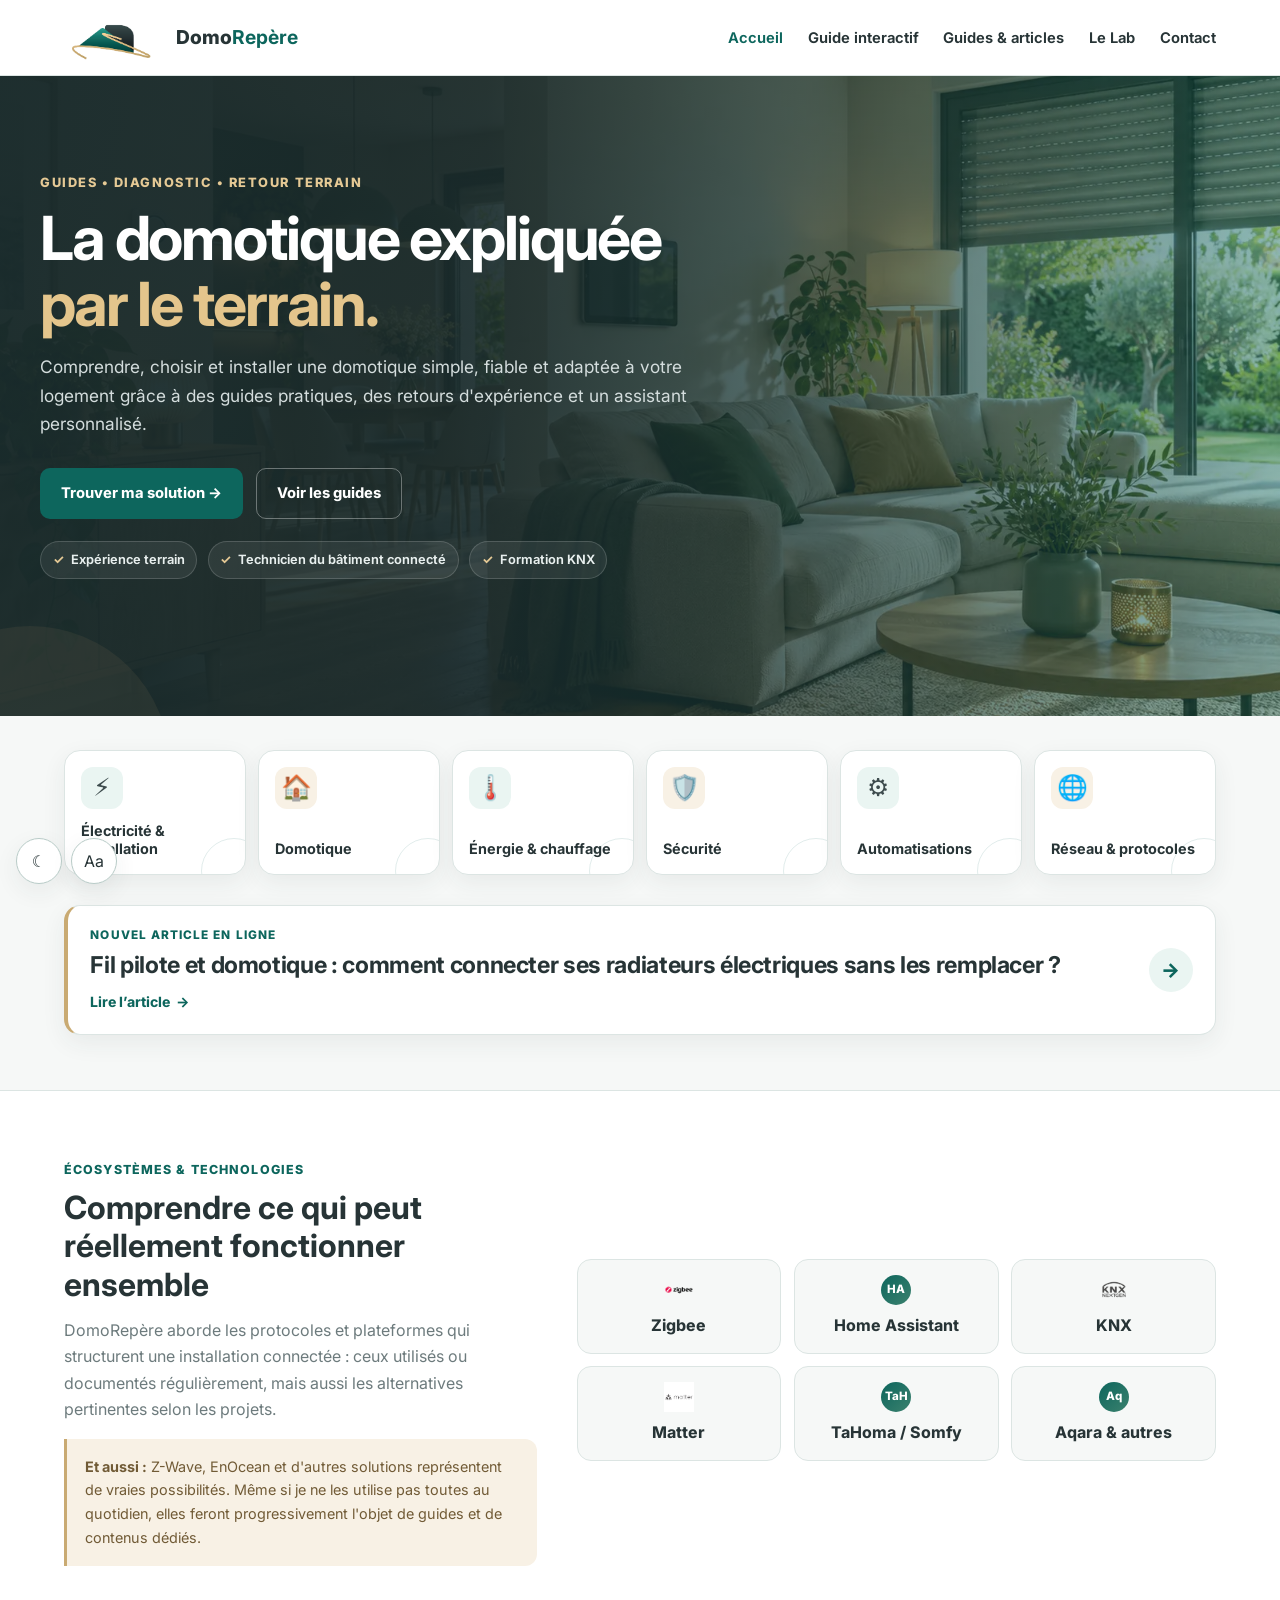
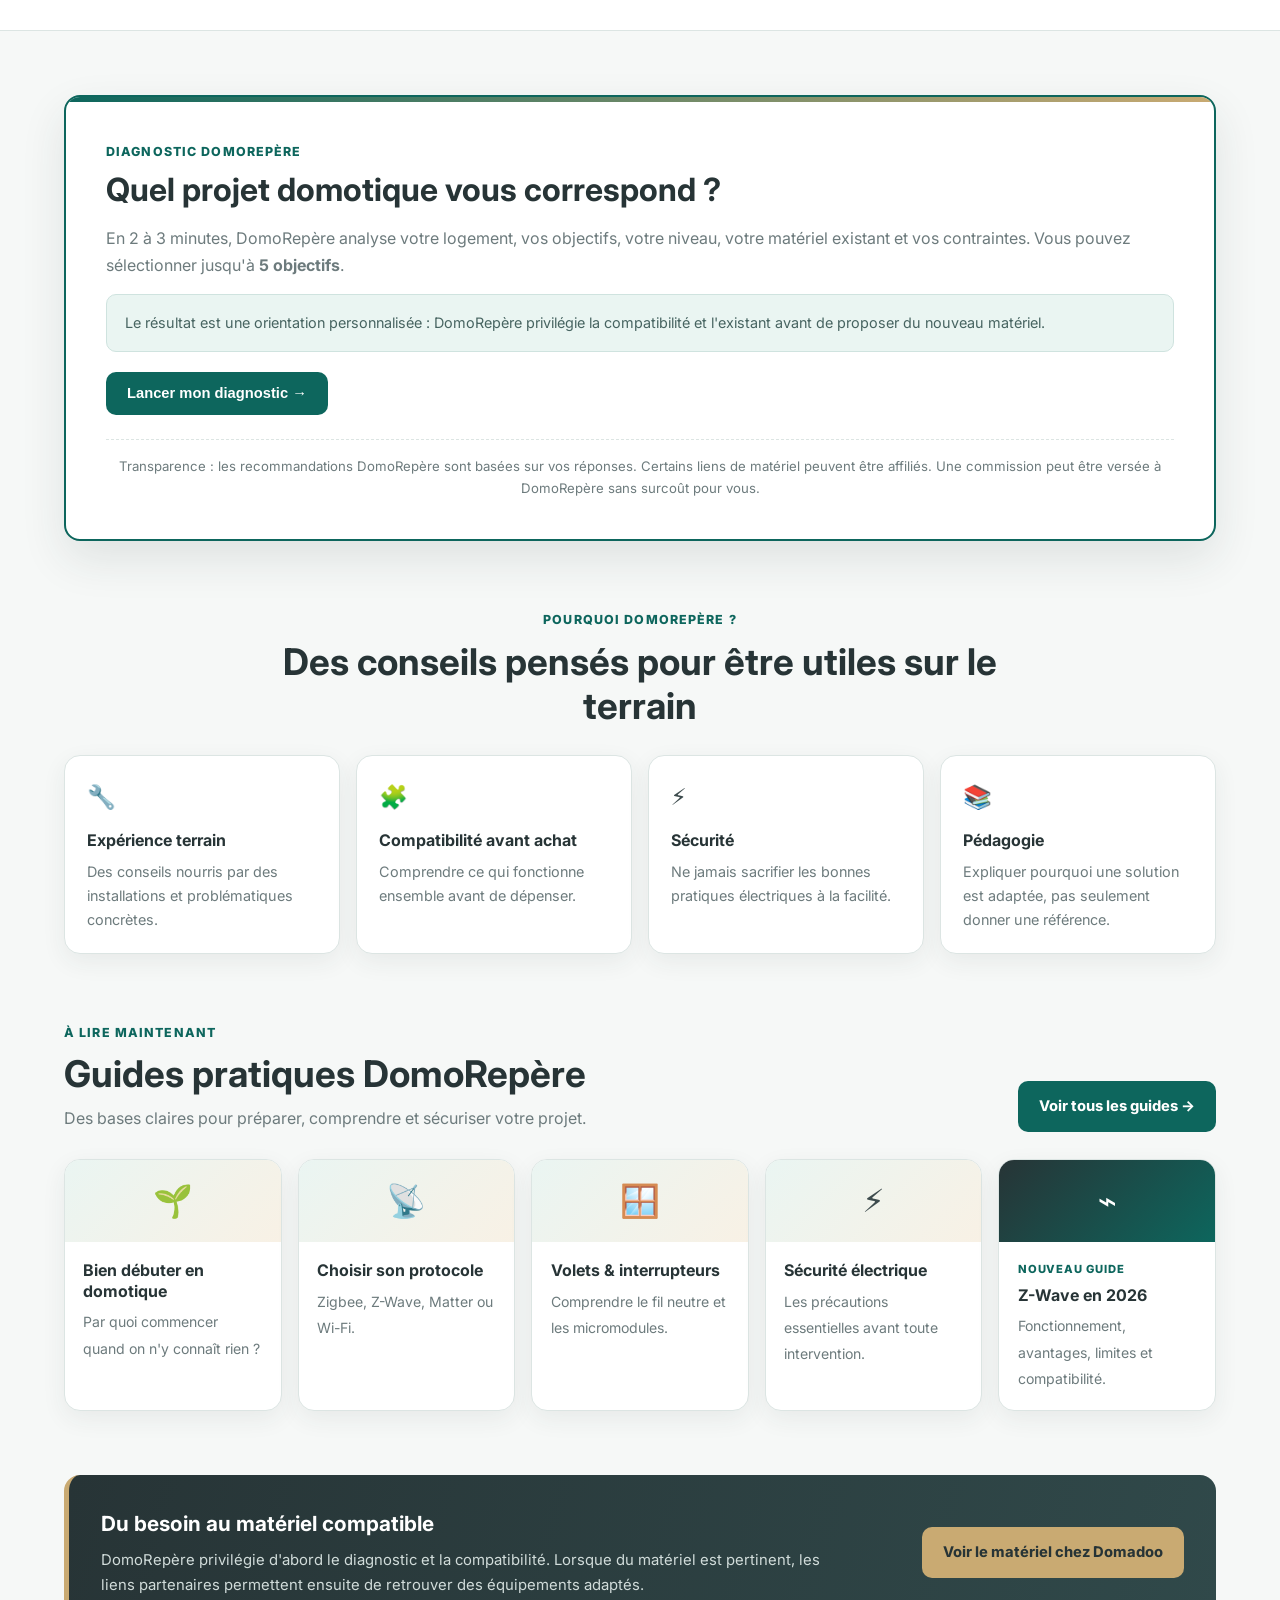
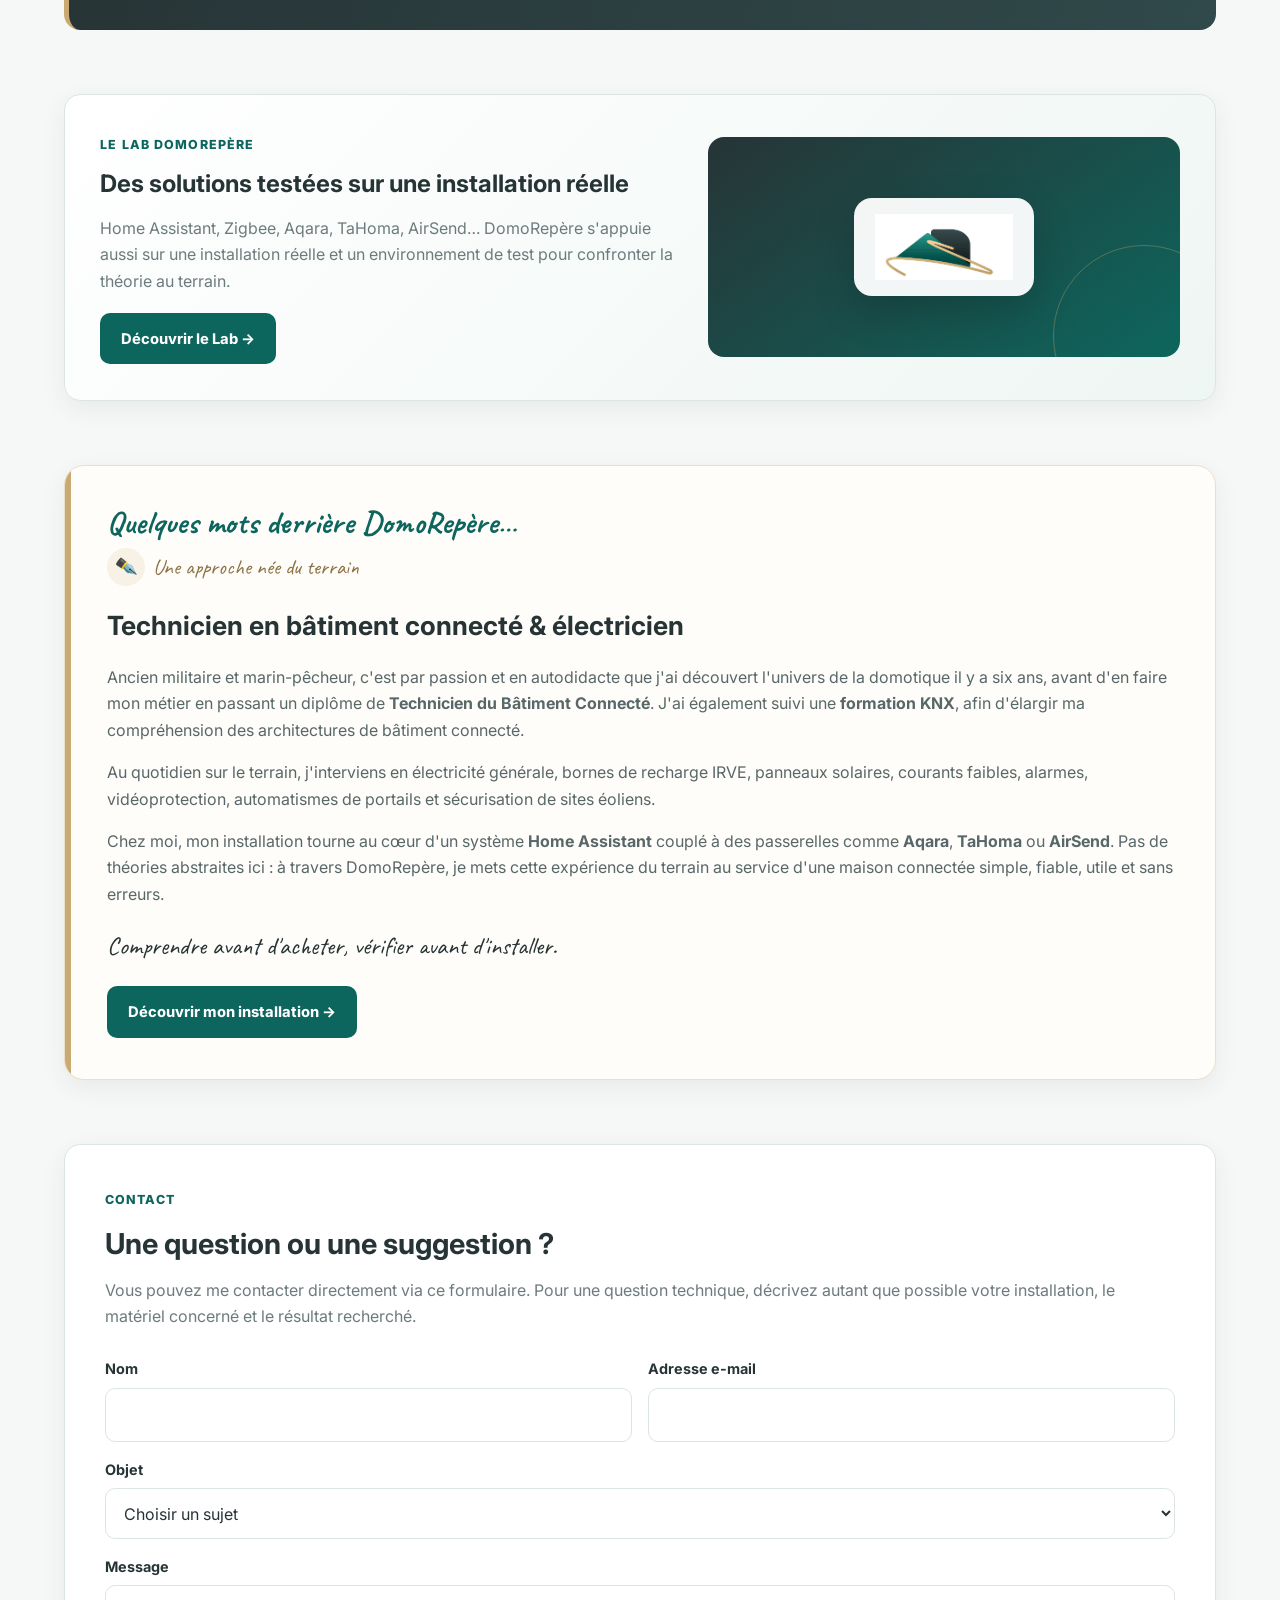
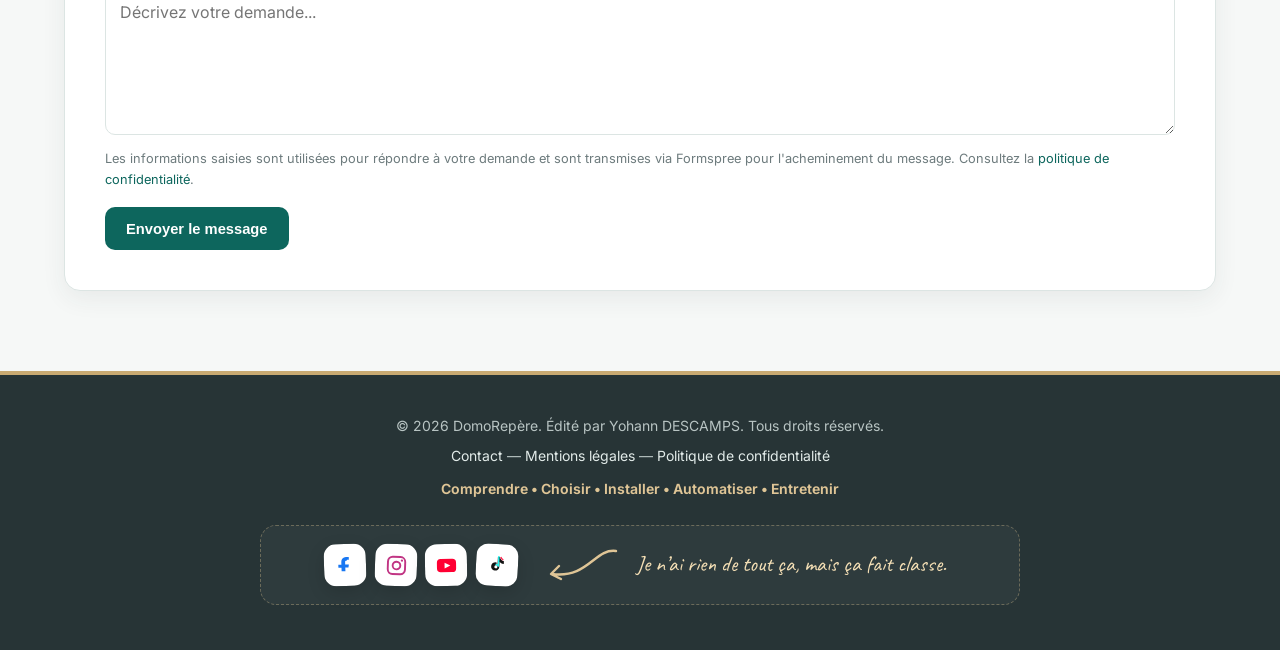
==== commit 519ff125: "Préserve le bouton secondaire en mode Jour" ====
--- a/index.html
+++ b/index.html
@@ -58,7 +58,7 @@
     .btn-primary:hover { background:var(--brand-primary-hover); color:var(--color-text-inverse); transform:translateY(-1px); }
     .btn-outline { background:transparent; color:var(--color-text-inverse); border-color:rgba(255,255,255,.35); }
     .btn-outline:hover { background:rgba(255,255,255,.1); color:var(--color-text-inverse); }
-    .btn-secondary { background:var(--color-surface-soft); color:var(--color-text-strong); }
+    .btn-secondary { background:var(--color-button-secondary); color:var(--color-text-strong); }
     .btn-affiliate { background:var(--brand-accent); color:var(--color-on-accent); }
     .btn-affiliate:hover { background:var(--brand-accent-hover); color:var(--color-on-accent); }
 
--- a/assets/css/theme.css
+++ b/assets/css/theme.css
@@ -34,9 +34,13 @@
 
   /* Couleurs de composants */
   --color-on-accent: #273436;
+  --color-button-secondary: #e8eeec;
   --color-highlight-border: #cfe7e1;
   --color-affiliate-border: #ead7b4;
-  --color-accent-text: #725b34;
+  --color-accent-title: #725b34;
+  --color-accent-text: #715b36;
+  --color-accent-text-muted: #806a44;
+  --color-accent-tag: #755d31;
   --color-danger-border: #f2d7d0;
   --color-danger-heading: #7f302b;
   --color-note-surface: #fbfcfc;
@@ -138,9 +142,13 @@
   --color-warning-soft: #332819;
 
   --color-on-accent: #273436;
+  --color-button-secondary: #1b302e;
   --color-highlight-border: #3d5d59;
   --color-affiliate-border: #6e5934;
+  --color-accent-title: #f0d59d;
   --color-accent-text: #e8cf9a;
+  --color-accent-text-muted: #d9c28f;
+  --color-accent-tag: #e6ce99;
   --color-danger-border: #71423d;
   --color-danger-heading: #ffaaa1;
   --color-note-surface: #182526;
@@ -227,11 +235,11 @@
   color: var(--color-text);
 }
 
-html[data-theme="dark"] a {
+html[data-theme="dark"] main a:not(.btn):not(.article-card):not(.universe-card):not(.latest-article-card):not(.next-card) {
   color: var(--color-link);
 }
 
-html[data-theme="dark"] a:hover {
+html[data-theme="dark"] main a:not(.btn):not(.article-card):not(.universe-card):not(.latest-article-card):not(.next-card):hover {
   color: var(--color-link-hover);
 }
 
@@ -277,12 +285,21 @@
   border-color: var(--color-affiliate-border) !important;
 }
 
-html[data-theme] .affiliate-box-title,
+html[data-theme] .affiliate-box-title {
+  color: var(--color-accent-title) !important;
+}
+
 html[data-theme] .safety strong,
-html[data-theme] .safety p,
-html[data-theme] .project-tag.priority,
 html[data-theme] .tech-more {
   color: var(--color-accent-text) !important;
+}
+
+html[data-theme] .safety p {
+  color: var(--color-accent-text-muted) !important;
+}
+
+html[data-theme] .project-tag.priority {
+  color: var(--color-accent-tag) !important;
 }
 
 html[data-theme] .alert-danger {
